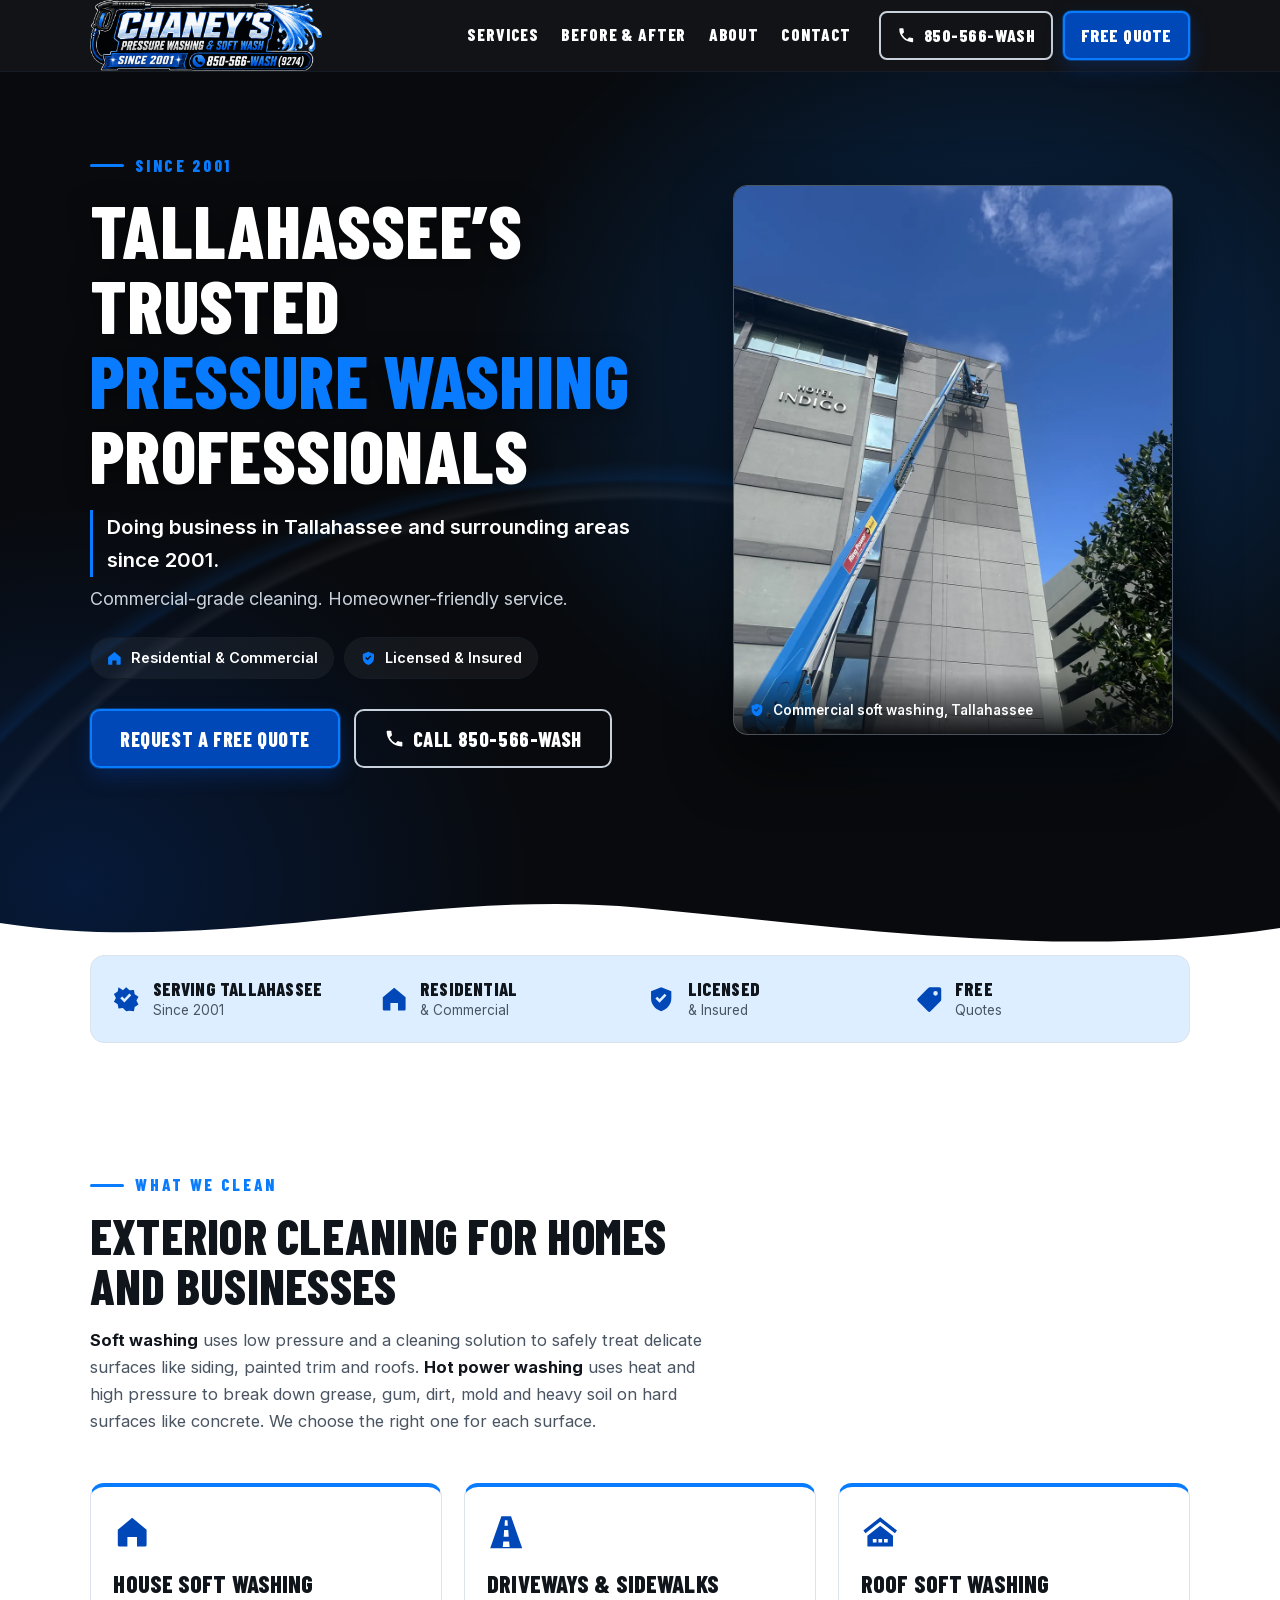
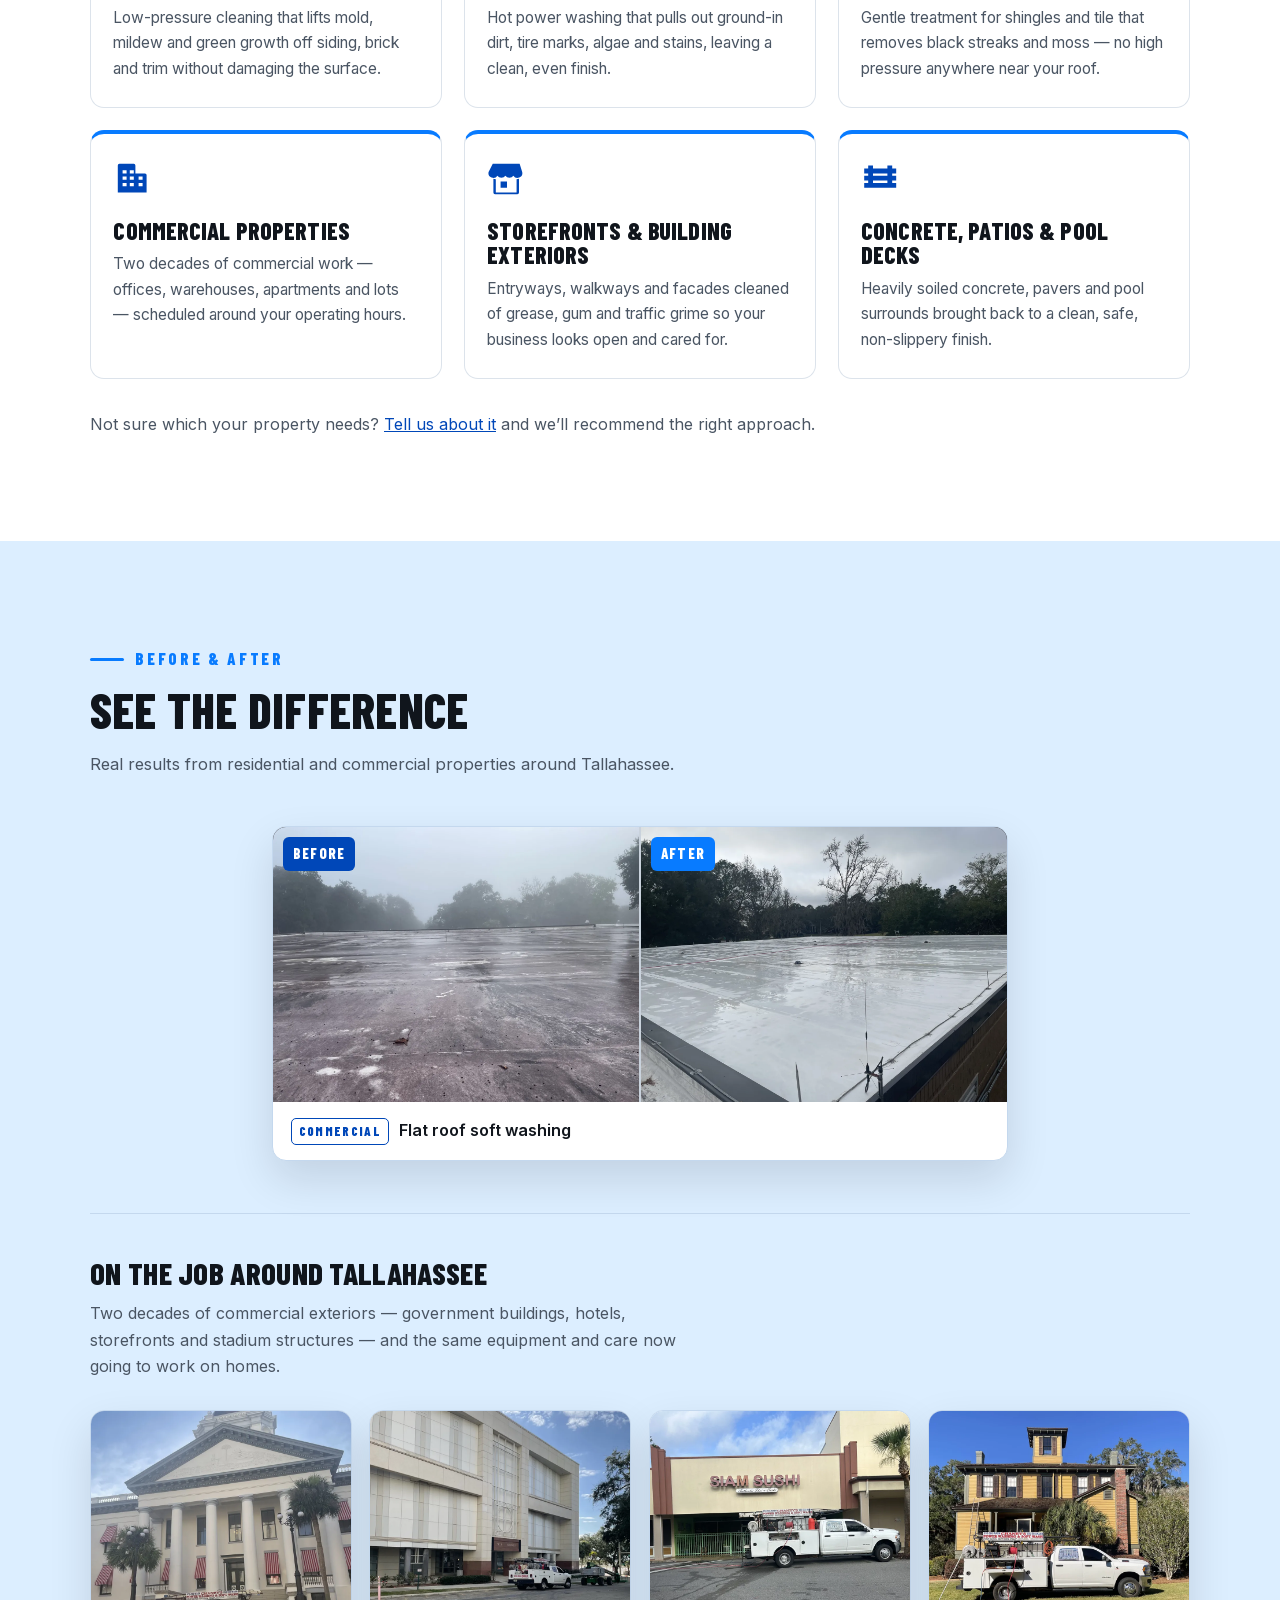
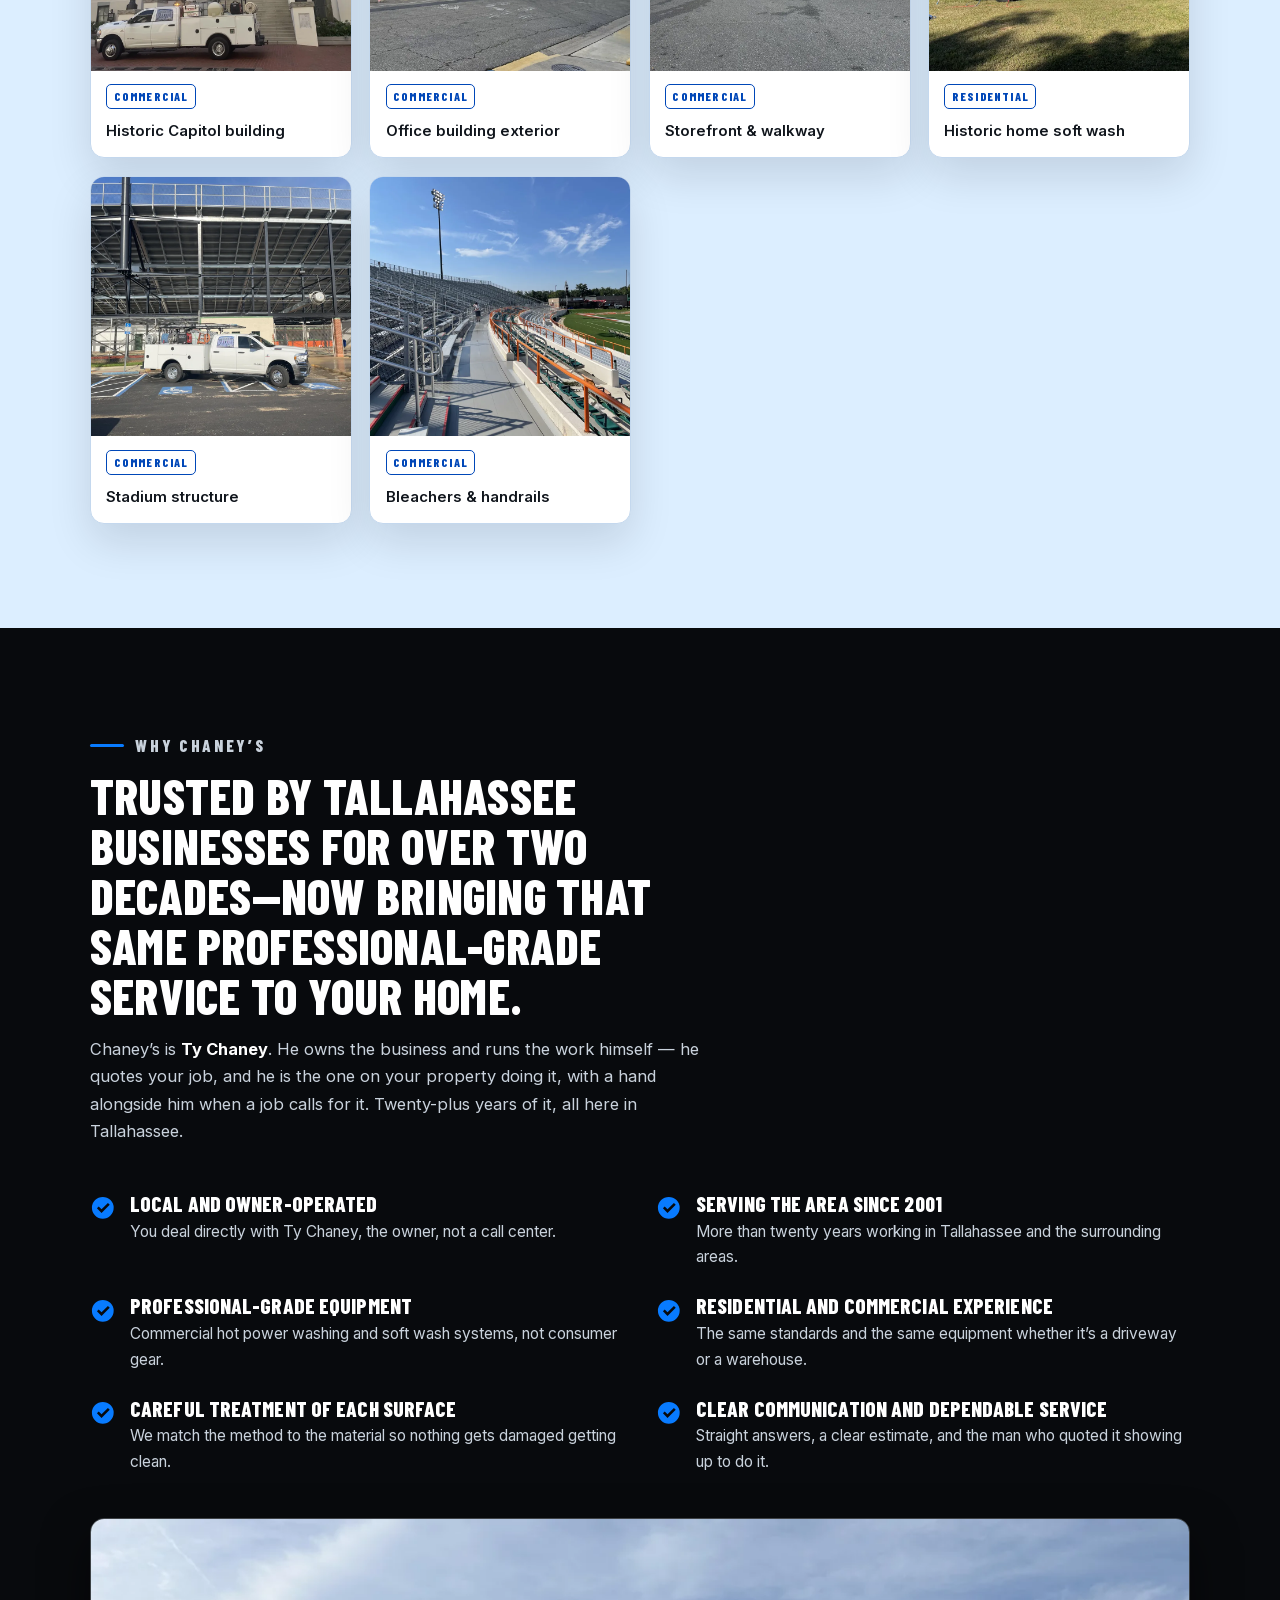
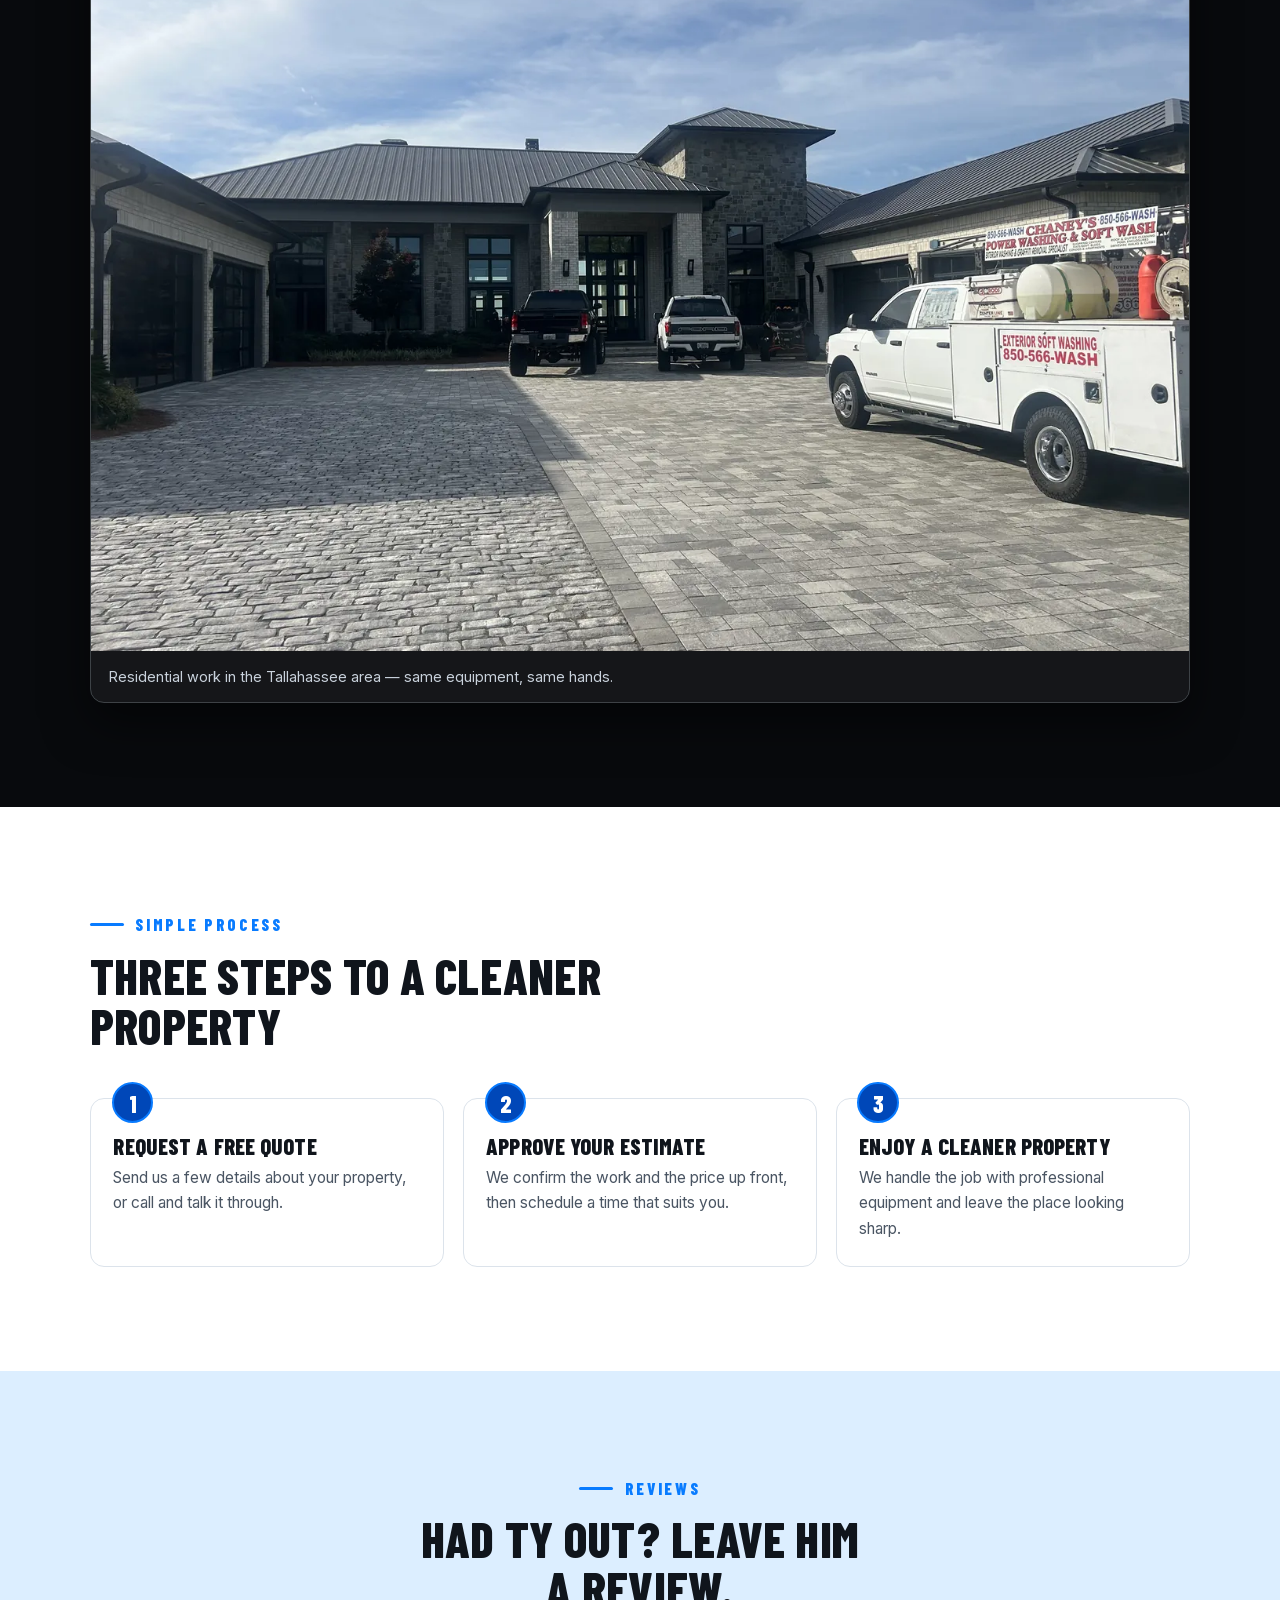
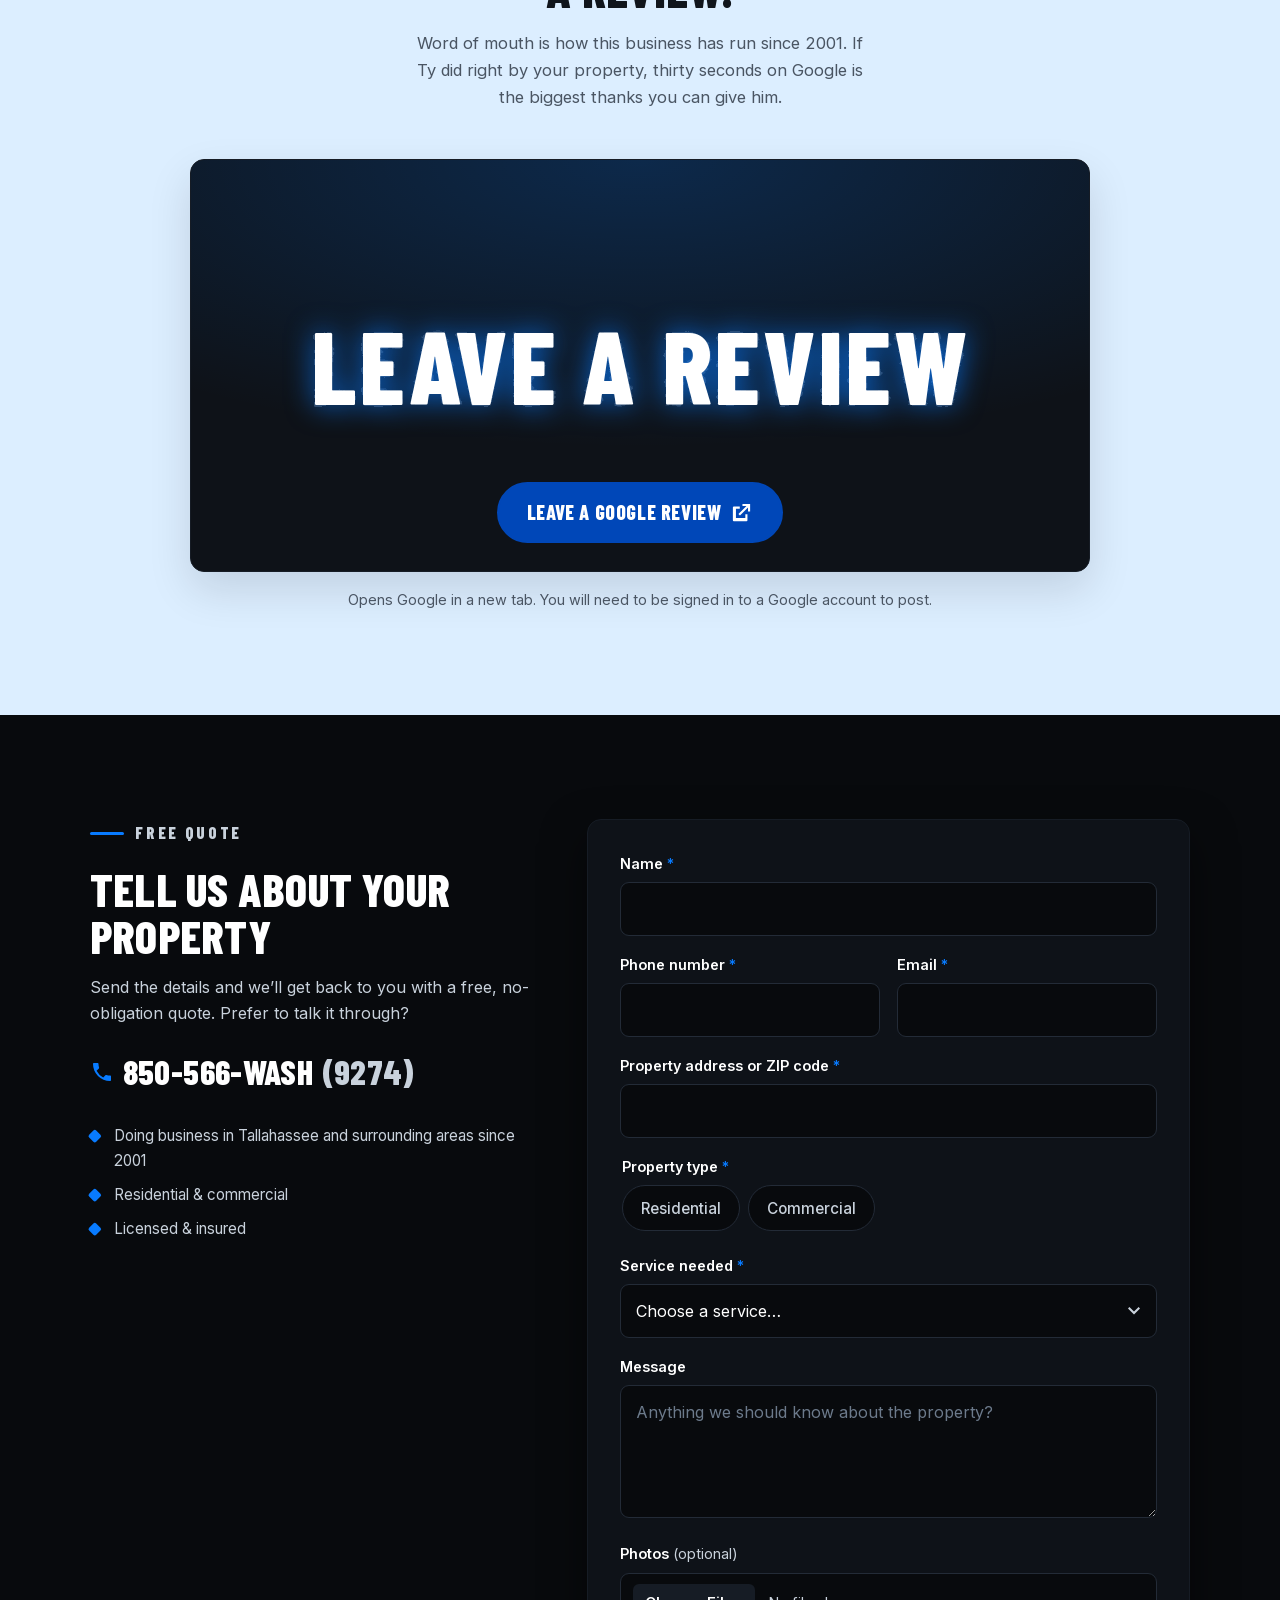
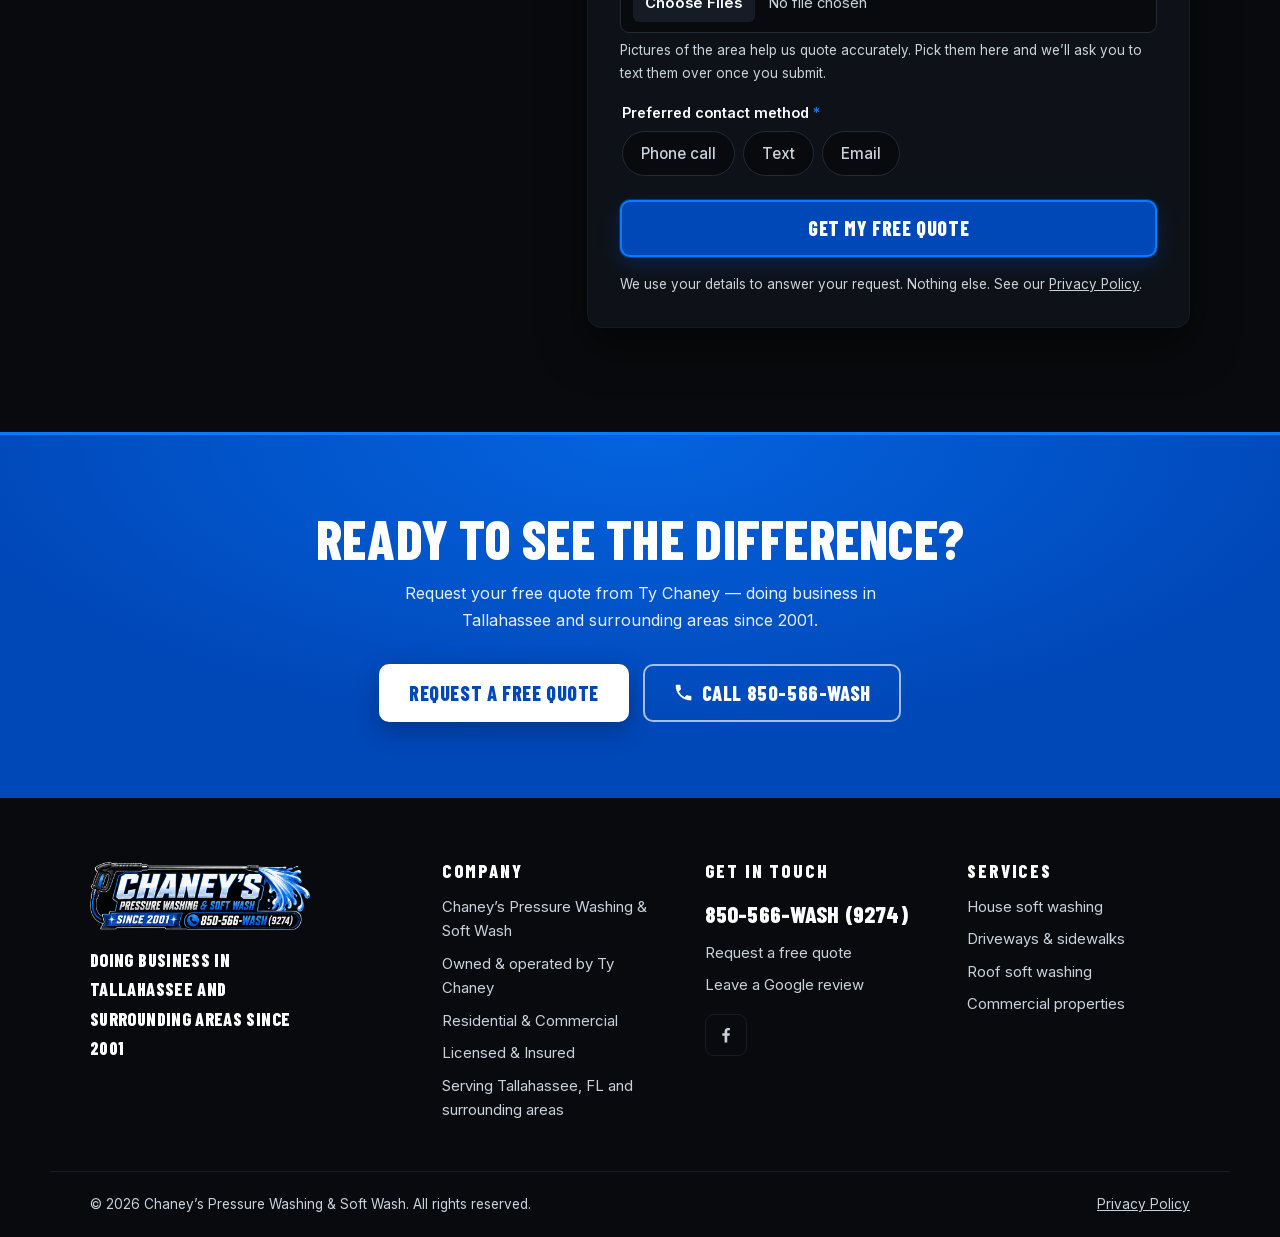
==== index.html @ 6fe21e0e "Name Ty as the owner, and ask for reviews The site described a company with unnamed staff — "the sam" ====
<!doctype html>
<html lang="en">
<head>
<meta charset="utf-8">
<meta name="viewport" content="width=device-width, initial-scale=1">

<!-- =========================================================================
     LIVE at chaneyspressurewashing.com since 2026-07-29, and indexed by Google.
     Nothing here is a placeholder any more. What is still outstanding — real
     before/after pairs, real reviews, the Google profile link — is tracked on
     the Monday board, and each spot is commented in place with instructions.
     ========================================================================= -->

<title>Pressure Washing Tallahassee FL | Chaney's Pressure Washing &amp; Soft Wash</title>
<meta name="description" content="Owner-operated pressure washing and soft washing in Tallahassee, FL. Ty Chaney has been cleaning homes and businesses here since 2001. Residential &amp; commercial. Licensed &amp; insured. Free quotes — call 850-566-WASH.">
<meta name="theme-color" content="#080A0D">

<!-- Indexing turned ON 2026-07-29, once every placeholder was off the page.
     If placeholder content ever goes back up, hide it from search FIRST: add a
     robots meta tag here set to noindex plus nofollow, and put the Disallow line
     back in robots.txt. Google caches what it sees, and that is slow to undo.
     (Written out in words on purpose - a literal tag in this comment would show
     up in every automated indexing check and read as a false failure.) -->

<!-- Live domain. If it ever changes, update it here, in the structured data at the
     bottom of this file, in sitemap.xml and in robots.txt. -->
<link rel="canonical" href="https://chaneyspressurewashing.com/">
<meta property="og:type" content="website">
<meta property="og:site_name" content="Chaney's Pressure Washing &amp; Soft Wash">
<meta property="og:title" content="Pressure Washing Tallahassee FL | Chaney's Pressure Washing &amp; Soft Wash">
<meta property="og:description" content="Ty Chaney has been soft washing and pressure washing in Tallahassee and surrounding areas since 2001. You deal with the owner, not a call center. Residential &amp; commercial. Licensed &amp; insured. Free quotes.">
<meta property="og:url" content="https://chaneyspressurewashing.com/">
<!-- LINK PREVIEW IMAGE
     This is what shows in a text message, on Facebook, in a DM. It is seen at
     thumbnail size, so it has to say who this is in one glance — hence the logo
     lockup burnt in, which already carries the name, "Since 2001" and the phone.
     If you replace it, USE A NEW FILENAME. Social platforms cache these hard and
     will keep serving the old picture from the same URL for weeks. -->
<meta property="og:image" content="https://chaneyspressurewashing.com/assets/img/work/og-card.jpg">
<meta property="og:image:width" content="1200">
<meta property="og:image:height" content="630">
<meta property="og:image:alt" content="A Chaney's Pressure Washing service truck parked on the paver driveway of a large brick home, with the Chaney's Pressure Washing &amp; Soft Wash logo, Since 2001, and the phone number 850-566-WASH.">
<meta name="twitter:card" content="summary_large_image">

<link rel="icon" href="assets/img/favicon-32.png" sizes="32x32">
<link rel="icon" href="assets/img/icon-512.png" sizes="512x512">
<link rel="apple-touch-icon" href="assets/img/apple-touch-icon.png">

<link rel="preload" href="assets/fonts/barlow-condensed-800-latin.woff2" as="font" type="font/woff2" crossorigin>
<link rel="preload" href="assets/fonts/inter-var-latin.woff2" as="font" type="font/woff2" crossorigin>
<!-- ?v= is a cache buster. Assets are cached hard for speed, so after editing
     styles.css or main.js, bump this number here and in privacy.html — otherwise
     returning visitors keep running the old file. -->
<link rel="stylesheet" href="assets/css/styles.css?v=4">
</head>

<body>
<a class="skip-link" href="#main">Skip to main content</a>

<!-- ============================== HEADER ============================== -->
<header class="site-header" id="siteHeader">
  <div class="wrap header-inner">
    <a class="brand" href="#top" aria-label="Chaney's Pressure Washing and Soft Wash — home">
      <img src="assets/img/logo-horizontal.png" alt="Chaney's Pressure Washing &amp; Soft Wash — since 2001" width="760" height="233" fetchpriority="high">
    </a>

    <nav class="nav" id="nav" aria-label="Main">
      <ul class="nav-list">
        <li><a href="#services">Services</a></li>
        <li><a href="#gallery">Before &amp; After</a></li>
        <li><a href="#about">About</a></li>
        <!-- Reviews link removed 2026-07-29 with the Reviews section. Restore
             both together, or this scrolls to nothing. -->
        <!-- <li><a href="#reviews">Reviews</a></li> -->
        <li><a href="#contact">Contact</a></li>
      </ul>
      <div class="nav-cta">
        <a class="btn btn-ghost btn-sm nav-call" href="tel:+18505669274">
          <svg class="ico" aria-hidden="true" viewBox="0 0 24 24"><use href="#i-phone"/></svg>
          850-566-WASH
        </a>
        <a class="btn btn-primary btn-sm" href="#contact">Free Quote</a>
      </div>
    </nav>

    <a class="icon-btn header-call" href="tel:+18505669274" aria-label="Call Chaney's at 850-566-WASH">
      <svg class="ico" aria-hidden="true" viewBox="0 0 24 24"><use href="#i-phone"/></svg>
    </a>
    <button class="icon-btn nav-toggle" id="navToggle" aria-expanded="false" aria-controls="nav" aria-label="Open menu">
      <span class="bars" aria-hidden="true"></span>
    </button>
  </div>
</header>
<div class="nav-scrim" id="navScrim" hidden></div>

<main id="main">
<span id="top"></span>

<!-- ============================== HERO ============================== -->
<section class="hero">
  <div class="hero-bg" aria-hidden="true"></div>
  <div class="wrap hero-inner">

    <div class="hero-copy">
      <p class="eyebrow"><span class="eyebrow-rule" aria-hidden="true"></span>Since 2001</p>

      <h1>Tallahassee&rsquo;s Trusted<br><span class="hl">Pressure Washing</span> Professionals</h1>

      <p class="hero-lead">Doing business in Tallahassee and surrounding areas since 2001.</p>
      <p class="hero-sub">Commercial-grade cleaning. Homeowner-friendly service.</p>

      <ul class="pill-row">
        <li class="pill"><svg class="ico" aria-hidden="true" viewBox="0 0 24 24"><use href="#i-home"/></svg>Residential &amp; Commercial</li>
        <li class="pill"><svg class="ico" aria-hidden="true" viewBox="0 0 24 24"><use href="#i-shield"/></svg>Licensed &amp; Insured</li>
      </ul>

      <div class="btn-row">
        <a class="btn btn-primary btn-lg" href="#contact">Request a Free Quote</a>
        <a class="btn btn-ghost btn-lg" href="tel:+18505669274">
          <svg class="ico" aria-hidden="true" viewBox="0 0 24 24"><use href="#i-phone"/></svg>
          Call 850-566-WASH
        </a>
      </div>
    </div>

    <!-- HERO VISUAL — real job photo: soft washing a multi-storey exterior
         from a boom lift. To swap it, replace assets/img/work/hero-action.*
         (both .webp and .jpg) at 4:5 portrait; nothing else needs to move. -->
    <div class="hero-visual">
      <figure class="hero-shot">
        <picture>
          <source srcset="assets/img/work/hero-action.webp" type="image/webp">
          <img src="assets/img/work/hero-action.jpg"
               alt="Soft washing the upper floors of a multi-storey commercial building from an extended boom lift, spray visible against a clear blue sky."
               width="1000" height="1250" fetchpriority="high" decoding="async">
        </picture>
        <figcaption class="hero-shot-cap">
          <svg class="ico" aria-hidden="true" viewBox="0 0 24 24"><use href="#i-shield"/></svg>
          Commercial soft washing, Tallahassee
        </figcaption>
      </figure>
    </div>
  </div>

  <svg class="wave" viewBox="0 0 1440 90" preserveAspectRatio="none" aria-hidden="true" focusable="false">
    <path d="M0,52 C240,92 480,10 720,34 C960,58 1200,96 1440,58 L1440,90 L0,90 Z"/>
  </svg>
</section>

<!-- ============================== TRUST BAR ============================== -->
<section class="trustbar" aria-label="Why homeowners and businesses choose Chaney's">
  <div class="wrap">
    <ul class="trust-grid">
      <li><svg class="ico" aria-hidden="true" viewBox="0 0 24 24"><use href="#i-badge"/></svg><span><strong>Serving Tallahassee</strong>Since 2001</span></li>
      <li><svg class="ico" aria-hidden="true" viewBox="0 0 24 24"><use href="#i-home"/></svg><span><strong>Residential</strong>&amp; Commercial</span></li>
      <li><svg class="ico" aria-hidden="true" viewBox="0 0 24 24"><use href="#i-shield"/></svg><span><strong>Licensed</strong>&amp; Insured</span></li>
      <li><svg class="ico" aria-hidden="true" viewBox="0 0 24 24"><use href="#i-tag"/></svg><span><strong>Free</strong>Quotes</span></li>
    </ul>
  </div>
</section>

<!-- ============================== SERVICES ============================== -->
<section class="section" id="services">
  <div class="wrap">
    <header class="section-head">
      <p class="eyebrow"><span class="eyebrow-rule" aria-hidden="true"></span>What we clean</p>
      <h2>Exterior cleaning for homes and businesses</h2>
      <p class="section-intro">
        <strong>Soft washing</strong> uses low pressure and a cleaning solution to safely treat delicate
        surfaces like siding, painted trim and roofs. <strong>Hot power washing</strong> uses heat and high
        pressure to break down grease, gum, dirt, mold and heavy soil on hard surfaces like concrete.
        We choose the right one for each surface.
      </p>
    </header>

    <!-- To edit a service: change the h3 and the paragraph.
         To add one: copy a whole <li class="card"> block. -->
    <ul class="card-grid">
      <li class="card">
        <svg class="card-ico" aria-hidden="true" viewBox="0 0 24 24"><use href="#i-home"/></svg>
        <h3>House Soft Washing</h3>
        <p>Low-pressure cleaning that lifts mold, mildew and green growth off siding, brick and trim without damaging the surface.</p>
      </li>
      <li class="card">
        <svg class="card-ico" aria-hidden="true" viewBox="0 0 24 24"><use href="#i-path"/></svg>
        <h3>Driveways &amp; Sidewalks</h3>
        <p>Hot power washing that pulls out ground-in dirt, tire marks, algae and stains, leaving a clean, even finish.</p>
      </li>
      <li class="card">
        <svg class="card-ico" aria-hidden="true" viewBox="0 0 24 24"><use href="#i-roof"/></svg>
        <h3>Roof Soft Washing</h3>
        <p>Gentle treatment for shingles and tile that removes black streaks and moss — no high pressure anywhere near your roof.</p>
      </li>
      <li class="card">
        <svg class="card-ico" aria-hidden="true" viewBox="0 0 24 24"><use href="#i-building"/></svg>
        <h3>Commercial Properties</h3>
        <p>Two decades of commercial work — offices, warehouses, apartments and lots — scheduled around your operating hours.</p>
      </li>
      <li class="card">
        <svg class="card-ico" aria-hidden="true" viewBox="0 0 24 24"><use href="#i-store"/></svg>
        <h3>Storefronts &amp; Building Exteriors</h3>
        <p>Entryways, walkways and facades cleaned of grease, gum and traffic grime so your business looks open and cared for.</p>
      </li>
      <li class="card">
        <svg class="card-ico" aria-hidden="true" viewBox="0 0 24 24"><use href="#i-deck"/></svg>
        <h3>Concrete, Patios &amp; Pool Decks</h3>
        <p>Heavily soiled concrete, pavers and pool surrounds brought back to a clean, safe, non-slippery finish.</p>
      </li>
    </ul>

    <p class="section-foot">
      Not sure which your property needs? <a href="#contact">Tell us about it</a> and we&rsquo;ll recommend the right approach.
    </p>
  </div>
</section>

<!-- ============================== BEFORE &amp; AFTER ============================== -->
<section class="section section-ice" id="gallery">
  <div class="wrap">
    <header class="section-head">
      <p class="eyebrow"><span class="eyebrow-rule" aria-hidden="true"></span>Before &amp; After</p>
      <h2>See the difference</h2>
      <p class="section-intro">Real results from residential and commercial properties around Tallahassee.</p>
    </header>

    <!-- ADDING YOUR PHOTOS
         Each tile below points at a file in assets/img/gallery/.
         Save your photo over the matching file, keeping the same name, and it
         appears here automatically — no code changes needed.
         Full instructions (including adding more projects) are in README.md. -->
    <div class="gallery">

      <!-- Real project. Photos supplied by Chaney's; same roof, same day. -->
      <figure class="ba-card">
        <div class="ba-pair">
          <div class="ba-shot">
            <picture>
              <source srcset="assets/img/work/roof-before.webp" type="image/webp">
              <img src="assets/img/work/roof-before.jpg" alt="Before: a large commercial flat roof membrane darkened by algae, dirt and organic staining." width="1400" height="1050" loading="lazy" decoding="async">
            </picture>
            <span class="ba-tag ba-before">Before</span>
          </div>
          <div class="ba-shot">
            <picture>
              <source srcset="assets/img/work/roof-after.webp" type="image/webp">
              <img src="assets/img/work/roof-after.jpg" alt="After: the same commercial flat roof cleaned back to a bright white membrane." width="1400" height="1050" loading="lazy" decoding="async">
            </picture>
            <span class="ba-tag ba-after">After</span>
          </div>
        </div>
        <figcaption><span class="ba-type">Commercial</span>Flat roof soft washing</figcaption>
      </figure>

      <!-- ============================ THREE MORE TILES ============================
           Hidden 2026-07-29 so the live site shows only real work. The site is now
           indexed by Google, so a tile reading "photo needed" would be cached
           against Chaney's name.

           TO ADD A PROJECT: drop the two photos into assets/img/gallery/ using the
           exact filenames below, then un-comment that one figure block. Nothing
           else to change. Add tiles one at a time as pairs arrive — each only
           needs its own two files.

             Tile 2  project-2-before.jpg  project-2-after.jpg   Residential — driveway & sidewalk
             Tile 3  project-3-before.jpg  project-3-after.jpg   Commercial — storefront exterior
             Tile 4  project-4-before.jpg  project-4-after.jpg   Commercial — concrete & pavement

           A matched pair works best: same spot, same angle, one dirty and one clean.
           ========================================================================= -->

      <!--
      <figure class="ba-card">
        <div class="ba-pair">
          <div class="ba-shot">
            <img src="assets/img/gallery/project-2-before.jpg" alt="Before: a residential driveway and sidewalk darkened by dirt and organic growth." width="1200" height="900" loading="lazy" decoding="async">
            <span class="ba-tag ba-before">Before</span>
          </div>
          <div class="ba-shot">
            <img src="assets/img/gallery/project-2-after.jpg" alt="After: the same driveway and sidewalk cleaned back to bare concrete." width="1200" height="900" loading="lazy" decoding="async">
            <span class="ba-tag ba-after">After</span>
          </div>
        </div>
        <figcaption><span class="ba-type">Residential</span>Driveway &amp; sidewalk</figcaption>
      </figure>

      <figure class="ba-card">
        <div class="ba-pair">
          <div class="ba-shot">
            <img src="assets/img/gallery/project-3-before.jpg" alt="Before: a storefront exterior with dirt and staining across the facade." width="1200" height="900" loading="lazy" decoding="async">
            <span class="ba-tag ba-before">Before</span>
          </div>
          <div class="ba-shot">
            <img src="assets/img/gallery/project-3-after.jpg" alt="After: the same storefront exterior cleaned." width="1200" height="900" loading="lazy" decoding="async">
            <span class="ba-tag ba-after">After</span>
          </div>
        </div>
        <figcaption><span class="ba-type">Commercial</span>Storefront exterior</figcaption>
      </figure>

      <figure class="ba-card">
        <div class="ba-pair">
          <div class="ba-shot">
            <img src="assets/img/gallery/project-4-before.jpg" alt="Before: commercial concrete and pavement marked with dirt, grease and staining." width="1200" height="900" loading="lazy" decoding="async">
            <span class="ba-tag ba-before">Before</span>
          </div>
          <div class="ba-shot">
            <img src="assets/img/gallery/project-4-after.jpg" alt="After: the same concrete and pavement cleaned to an even finish." width="1200" height="900" loading="lazy" decoding="async">
            <span class="ba-tag ba-after">After</span>
          </div>
        </div>
        <figcaption><span class="ba-type">Commercial</span>Concrete &amp; pavement</figcaption>
      </figure>
      -->

    </div>

    <!-- RECENT WORK
         Single job photos, no before/after claim. Captions describe the surface
         and the work only — they deliberately do not name the businesses or
         buildings shown. Add a tile by copying one <figure> and dropping a
         square (1:1) image into assets/img/work/. -->
    <div class="recent">
      <h3 class="recent-head">On the job around Tallahassee</h3>
      <p class="recent-intro">
        Two decades of commercial exteriors &mdash; government buildings, hotels, storefronts
        and stadium structures &mdash; and the same equipment and care now going to work on homes.
      </p>

      <ul class="recent-grid">
        <li class="recent-item">
          <figure>
            <picture>
              <source srcset="assets/img/work/state-capitol.webp" type="image/webp">
              <img src="assets/img/work/state-capitol.jpg" alt="A Chaney's service truck staged at the columned portico of Tallahassee's Historic Capitol building, striped awnings and palm trees framing the entrance." width="900" height="900" loading="lazy" decoding="async">
            </picture>
            <figcaption><span class="recent-type">Commercial</span>Historic Capitol building</figcaption>
          </figure>
        </li>
        <li class="recent-item">
          <figure>
            <picture>
              <source srcset="assets/img/work/commercial-office.webp" type="image/webp">
              <img src="assets/img/work/commercial-office.jpg" alt="A Chaney's truck and a lift staged outside a multi-storey stone-clad office building." width="900" height="900" loading="lazy" decoding="async">
            </picture>
            <figcaption><span class="recent-type">Commercial</span>Office building exterior</figcaption>
          </figure>
        </li>
        <li class="recent-item">
          <figure>
            <picture>
              <source srcset="assets/img/work/storefront.webp" type="image/webp">
              <img src="assets/img/work/storefront.jpg" alt="Hoses run from a Chaney's truck across freshly washed pavement in front of a shopping centre storefront." width="900" height="900" loading="lazy" decoding="async">
            </picture>
            <figcaption><span class="recent-type">Commercial</span>Storefront &amp; walkway</figcaption>
          </figure>
        </li>
        <li class="recent-item">
          <figure>
            <picture>
              <source srcset="assets/img/work/historic-residence.webp" type="image/webp">
              <img src="assets/img/work/historic-residence.jpg" alt="A Chaney's truck and ladder set up beside a two-storey historic timber house with painted siding and shutters." width="900" height="900" loading="lazy" decoding="async">
            </picture>
            <figcaption><span class="recent-type">Residential</span>Historic home soft wash</figcaption>
          </figure>
        </li>
        <li class="recent-item">
          <figure>
            <picture>
              <source srcset="assets/img/work/stadium-structure.webp" type="image/webp">
              <img src="assets/img/work/stadium-structure.jpg" alt="Washing beneath an exposed steel stadium grandstand structure, water running across the parking surface." width="900" height="900" loading="lazy" decoding="async">
            </picture>
            <figcaption><span class="recent-type">Commercial</span>Stadium structure</figcaption>
          </figure>
        </li>
        <li class="recent-item">
          <figure>
            <picture>
              <source srcset="assets/img/work/stadium-seating.webp" type="image/webp">
              <img src="assets/img/work/stadium-seating.jpg" alt="Clean aluminium stadium bleachers and painted handrails curving alongside a sports field." width="900" height="900" loading="lazy" decoding="async">
            </picture>
            <figcaption><span class="recent-type">Commercial</span>Bleachers &amp; handrails</figcaption>
          </figure>
        </li>
      </ul>
    </div>
  </div>
</section>

<!-- ============================== WHY CHOOSE ============================== -->
<section class="section section-dark" id="about">
  <div class="wrap">
    <header class="section-head">
      <p class="eyebrow"><span class="eyebrow-rule" aria-hidden="true"></span>Why Chaney&rsquo;s</p>
      <h2>Trusted by Tallahassee businesses for over two decades&mdash;now bringing that same professional-grade service to your home.</h2>
      <p class="section-intro">Chaney&rsquo;s is <strong>Ty Chaney</strong>. He owns the business and runs the work himself &mdash; he quotes your job, and he is the one on your property doing it, with a hand alongside him when a job calls for it. Twenty-plus years of it, all here in Tallahassee.</p>
    </header>

    <ul class="why-grid">
      <li><svg class="ico" aria-hidden="true" viewBox="0 0 24 24"><use href="#i-check"/></svg><div><h3>Local and owner-operated</h3><p>You deal directly with Ty Chaney, the owner, not a call center.</p></div></li>
      <li><svg class="ico" aria-hidden="true" viewBox="0 0 24 24"><use href="#i-check"/></svg><div><h3>Serving the area since 2001</h3><p>More than twenty years working in Tallahassee and the surrounding areas.</p></div></li>
      <li><svg class="ico" aria-hidden="true" viewBox="0 0 24 24"><use href="#i-check"/></svg><div><h3>Professional-grade equipment</h3><p>Commercial hot power washing and soft wash systems, not consumer gear.</p></div></li>
      <li><svg class="ico" aria-hidden="true" viewBox="0 0 24 24"><use href="#i-check"/></svg><div><h3>Residential and commercial experience</h3><p>The same standards and the same equipment whether it&rsquo;s a driveway or a warehouse.</p></div></li>
      <li><svg class="ico" aria-hidden="true" viewBox="0 0 24 24"><use href="#i-check"/></svg><div><h3>Careful treatment of each surface</h3><p>We match the method to the material so nothing gets damaged getting clean.</p></div></li>
      <li><svg class="ico" aria-hidden="true" viewBox="0 0 24 24"><use href="#i-check"/></svg><div><h3>Clear communication and dependable service</h3><p>Straight answers, a clear estimate, and the man who quoted it showing up to do it.</p></div></li>
    </ul>

    <figure class="why-shot">
      <picture>
        <source srcset="assets/img/work/residential-home.webp" type="image/webp">
        <img src="assets/img/work/residential-home.jpg"
             alt="A Chaney's service truck on the paver driveway of a large single-storey brick home with a standing-seam metal roof."
             width="1400" height="933" loading="lazy" decoding="async">
      </picture>
      <figcaption>Residential work in the Tallahassee area &mdash; same equipment, same hands.</figcaption>
    </figure>
  </div>
</section>

<!-- ============================== PROCESS ============================== -->
<section class="section" id="process">
  <div class="wrap">
    <header class="section-head">
      <p class="eyebrow"><span class="eyebrow-rule" aria-hidden="true"></span>Simple process</p>
      <h2>Three steps to a cleaner property</h2>
    </header>

    <ol class="steps">
      <li class="step">
        <span class="step-num" aria-hidden="true">1</span>
        <h3>Request a free quote</h3>
        <p>Send us a few details about your property, or call and talk it through.</p>
      </li>
      <li class="step">
        <span class="step-num" aria-hidden="true">2</span>
        <h3>Approve your estimate</h3>
        <p>We confirm the work and the price up front, then schedule a time that suits you.</p>
      </li>
      <li class="step">
        <span class="step-num" aria-hidden="true">3</span>
        <h3>Enjoy a cleaner property</h3>
        <p>We handle the job with professional equipment and leave the place looking sharp.</p>
      </li>
    </ol>
  </div>
</section>

<!-- ============================== REVIEWS ==============================
     REMOVED FROM THE LIVE PAGE 2026-07-29.

     Every card here was a placeholder and the Google Reviews button had no
     profile to point at, so the whole section said nothing. The site is now
     indexed by Google, and placeholder text gets cached against Chaney's name,
     so it is taken out of the source rather than merely hidden.

     The nav link to this section is commented out too. If you restore this
     section, restore that link as well or the two will fall out of step.

     TO BRING IT BACK once there are real, published reviews: paste the block
     below in place of this comment, duplicate the review list item once per
     review, and use the customer's own words with their first name and last
     initial. Never write a review yourself.

     For the "Read Our Google Reviews" button, add this inside the wrap div,
     with the real profile URL in the href:
       div class="center" containing an a.btn.btn-primary.btn-lg
       linking to the Google reviews page, target="_blank" rel="noopener"

     ====================== BLOCK TO RESTORE ======================
     section.section.section-ice id="reviews"
       div.wrap
         header.section-head
           p.eyebrow  span.eyebrow-rule  then the word Reviews
           h2  What Tallahassee says
         ul.review-grid
           li.review
             svg.quote-mark using #i-quote
             p.review-text   the customer's own words
             p.review-meta   First name, last initial
     ============================================================== -->

<!-- ============================== LEAVE A REVIEW ==============================
     The artwork is a pressure washer sweeping the words LEAVE A REVIEW clean of
     grime. Two copies of the same text sit on top of each other — a dirty one and
     a clean one — and the clean one is revealed through a mask that slides across.

     The link goes straight to Google's WRITE-a-review screen, not to the profile
     page. Do not relabel this "Read our reviews"; it drops the customer into a
     review form, and a mismatched label loses them.

     The place ID in the URL is what ties it to Chaney's Google listing. If the
     listing is ever recreated, that ID changes and this link must be updated.

     NO STAR RATINGS anywhere in here, deliberately. Stars on the page read as a
     claimed rating, which Google penalises when it isn't backed by a real one.

     Degrades safely: with JavaScript off the word is simply shown clean and the
     link still works. main.js is what arms the dirty state and runs the wash.
     ========================================================================= -->
<section class="section section-ice" id="leave-review">
  <div class="wrap">
    <header class="section-head wash-head">
      <p class="eyebrow"><span class="eyebrow-rule" aria-hidden="true"></span>Reviews</p>
      <h2>Had Ty out? Leave him a review.</h2>
      <p class="section-intro">Word of mouth is how this business has run since 2001. If Ty did right by
        your property, thirty seconds on Google is the biggest thanks you can give him.</p>
    </header>

    <a class="wash-card" href="https://search.google.com/local/writereview?placeid=ChIJ03ljkkPl7IgRjE0BMG9oFt4"
       target="_blank" rel="noopener"
       aria-label="Leave a Google review for Chaney's Pressure Washing — opens Google in a new tab">

      <svg class="wash-art" viewBox="0 0 960 330" aria-hidden="true" focusable="false" xmlns="http://www.w3.org/2000/svg">
        <defs>
          <!-- The word, written once and used three times over. -->
          <text id="washWord" x="480" y="252" text-anchor="middle">LEAVE A REVIEW</text>

          <!-- The wash front. White = cleaned, black = still dirty, and the fade
               between them is the wet edge chasing the nozzle. -->
          <linearGradient id="washEdge" x1="0" y1="0" x2="1" y2="0">
            <stop offset="0" stop-color="#fff"/>
            <stop offset=".95" stop-color="#fff"/>
            <stop offset="1" stop-color="#000"/>
          </linearGradient>
          <!-- Deliberately far wider than the artwork. The rect has to still be
               covering x=0 when its leading edge has run past x=960, or the
               trailing edge follows the wash across and re-dirties the start. -->
          <mask id="washMask">
            <rect class="wash-mask-rect" x="-2200" y="0" width="2200" height="330" fill="url(#washEdge)"/>
          </mask>

          <!-- Roughens the edges of the dirty copy so it reads as grime eating
               into the letters, rather than as grey type. -->
          <filter id="washGrime" x="-8%" y="-25%" width="116%" height="155%">
            <feTurbulence type="fractalNoise" baseFrequency="0.035 0.1" numOctaves="4" seed="11" result="n"/>
            <feDisplacementMap in="SourceGraphic" in2="n" scale="10" xChannelSelector="R" yChannelSelector="G"/>
          </filter>

          <linearGradient id="washSpray" x1="0" y1="0" x2="1" y2="0">
            <stop offset="0" stop-color="#DCEEFF" stop-opacity=".9"/>
            <stop offset="1" stop-color="#087BFF" stop-opacity="0"/>
          </linearGradient>
        </defs>

        <use href="#washWord" class="wash-dirty" filter="url(#washGrime)"/>

        <g mask="url(#washMask)">
          <use href="#washWord" class="wash-clean"/>
        </g>

        <!-- The wand. Outer group is what slides; the inner one just aims it. -->
        <g class="wash-wand">
          <g transform="translate(0,150) rotate(50)">
            <g class="wash-spray" fill="#DCEEFF">
              <path d="M8,-5 L152,-52 L166,0 L152,52 L8,5 Z" fill="url(#washSpray)" opacity=".45"/>
              <path d="M8,-4 L118,-26 L128,0 L118,26 L8,4 Z" fill="url(#washSpray)" opacity=".8"/>
              <circle cx="64" cy="-17" r="3"/>
              <circle cx="96" cy="13" r="2.4"/>
              <circle cx="128" cy="-9" r="2.6"/>
              <circle cx="112" cy="30" r="2"/>
              <circle cx="146" cy="22" r="2.2"/>
              <circle cx="150" cy="-34" r="1.8"/>
            </g>
            <path d="M-96,0 L-8,0" stroke="#9AA7B6" stroke-width="9" stroke-linecap="round"/>
            <path d="M-94,-2.6 L-16,-2.6" stroke="#E9F2FB" stroke-width="2.4" stroke-linecap="round" opacity=".85"/>
            <rect x="-20" y="-7" width="22" height="14" rx="3.5" fill="#11161D"/>
            <rect x="0" y="-5" width="9" height="10" rx="2.5" fill="#087BFF"/>
            <rect x="-152" y="-12" width="60" height="24" rx="8" fill="#11161D"/>
            <rect x="-146" y="-8" width="34" height="5" rx="2.5" fill="#2A3340"/>
            <path d="M-140,10 h17 l9,34 -19,3 Z" fill="#11161D"/>
            <path d="M-122,11 q14,13 4,24" stroke="#11161D" stroke-width="5" fill="none" stroke-linecap="round"/>
            <path d="M-152,3 C-176,7 -180,24 -200,28" stroke="#11161D" stroke-width="8" fill="none" stroke-linecap="round"/>
          </g>
        </g>
      </svg>

      <span class="wash-btn">
        Leave a Google Review
        <svg class="ico" aria-hidden="true" viewBox="0 0 24 24"><use href="#i-external"/></svg>
      </span>
    </a>

    <p class="wash-note">Opens Google in a new tab. You will need to be signed in to a Google account to post.</p>
  </div>
</section>

<!-- ============================== QUOTE FORM ============================== -->
<section class="section section-dark" id="contact">
  <div class="wrap quote-wrap">

    <div class="quote-intro">
      <p class="eyebrow"><span class="eyebrow-rule" aria-hidden="true"></span>Free quote</p>
      <h2>Tell us about your property</h2>
      <p>Send the details and we&rsquo;ll get back to you with a free, no-obligation quote. Prefer to talk it through?</p>
      <a class="phone-link" href="tel:+18505669274">
        <svg class="ico" aria-hidden="true" viewBox="0 0 24 24"><use href="#i-phone"/></svg>
        850-566-WASH <span>(9274)</span>
      </a>
      <ul class="quote-facts">
        <li>Doing business in Tallahassee and surrounding areas since 2001</li>
        <li>Residential &amp; commercial</li>
        <li>Licensed &amp; insured</li>
      </ul>
    </div>

    <!-- FORM DESTINATION
         action="" is the only line that decides where submissions go.
         README.md → "The quote form" walks through it.
         The page works with any endpoint that accepts a normal multipart POST. -->
    <form class="quote-form" id="quoteForm" method="POST"
          action="https://formspree.io/f/mjgnppop"
          enctype="multipart/form-data" novalidate>

      <!-- spam trap: hidden from people, tempting to bots -->
      <div class="hp" aria-hidden="true">
        <label for="company">Company (leave this field empty)</label>
        <input type="text" id="company" name="_gotcha" tabindex="-1" autocomplete="off">
      </div>
      <input type="hidden" name="_subject" value="New quote request — chaneyspressurewashing.com">
      <input type="hidden" name="form_loaded_at" id="formLoadedAt" value="">

      <div class="field">
        <label for="name">Name <span class="req" aria-hidden="true">*</span></label>
        <input type="text" id="name" name="name" autocomplete="name" required
               aria-describedby="err-name">
        <p class="err" id="err-name" hidden></p>
      </div>

      <div class="field-row">
        <div class="field">
          <label for="phone">Phone number <span class="req" aria-hidden="true">*</span></label>
          <input type="tel" id="phone" name="phone" autocomplete="tel" inputmode="tel" required
                 aria-describedby="err-phone">
          <p class="err" id="err-phone" hidden></p>
        </div>
        <div class="field">
          <label for="email">Email <span class="req" aria-hidden="true">*</span></label>
          <input type="email" id="email" name="email" autocomplete="email" inputmode="email" required
                 aria-describedby="err-email">
          <p class="err" id="err-email" hidden></p>
        </div>
      </div>

      <div class="field">
        <label for="address">Property address or ZIP code <span class="req" aria-hidden="true">*</span></label>
        <input type="text" id="address" name="address" autocomplete="street-address" required
               aria-describedby="err-address">
        <p class="err" id="err-address" hidden></p>
      </div>

      <fieldset class="field">
        <legend>Property type <span class="req" aria-hidden="true">*</span></legend>
        <div class="choice-row" role="radiogroup" aria-describedby="err-property_type">
          <label class="choice"><input type="radio" name="property_type" value="Residential" required><span>Residential</span></label>
          <label class="choice"><input type="radio" name="property_type" value="Commercial"><span>Commercial</span></label>
        </div>
        <p class="err" id="err-property_type" hidden></p>
      </fieldset>

      <div class="field">
        <label for="service">Service needed <span class="req" aria-hidden="true">*</span></label>
        <select id="service" name="service" required aria-describedby="err-service">
          <option value="" selected disabled>Choose a service&hellip;</option>
          <option>House soft washing</option>
          <option>Driveways &amp; sidewalks</option>
          <option>Roof soft washing</option>
          <option>Commercial property</option>
          <option>Storefront or building exterior</option>
          <option>Concrete, patio or pool deck</option>
          <option>Something else / not sure</option>
        </select>
        <p class="err" id="err-service" hidden></p>
      </div>

      <div class="field">
        <label for="message">Message</label>
        <textarea id="message" name="message" rows="4" placeholder="Anything we should know about the property?"></textarea>
      </div>

      <div class="field">
        <label for="photos">Photos <span class="opt">(optional)</span></label>
        <input type="file" id="photos" name="photos" accept="image/*" multiple aria-describedby="hint-photos err-photos">
        <p class="hint" id="hint-photos">Pictures of the area help us quote accurately. Pick them here and
          we&rsquo;ll ask you to text them over once you submit.</p>
        <p class="err" id="err-photos" hidden></p>
      </div>

      <fieldset class="field">
        <legend>Preferred contact method <span class="req" aria-hidden="true">*</span></legend>
        <div class="choice-row" role="radiogroup" aria-describedby="err-contact_method">
          <label class="choice"><input type="radio" name="contact_method" value="Phone call" required><span>Phone call</span></label>
          <label class="choice"><input type="radio" name="contact_method" value="Text"><span>Text</span></label>
          <label class="choice"><input type="radio" name="contact_method" value="Email"><span>Email</span></label>
        </div>
        <p class="err" id="err-contact_method" hidden></p>
      </fieldset>

      <button class="btn btn-primary btn-lg btn-block" type="submit" id="quoteSubmit">Get My Free Quote</button>

      <p class="form-note">We use your details to answer your request. Nothing else. See our <a href="/privacy">Privacy Policy</a>.</p>

      <p class="form-status" id="formError" role="alert" hidden></p>
    </form>

    <!-- Shown in place of the form after a successful submission -->
    <div class="quote-success" id="quoteSuccess" hidden tabindex="-1">
      <svg class="success-ico" aria-hidden="true" viewBox="0 0 24 24"><use href="#i-check"/></svg>
      <h2>Thank you &mdash; we&rsquo;ve got it.</h2>
      <p>Your request is in. Ty will follow up personally using the contact method you chose, to go over the details and get you a free quote.</p>

      <!-- Revealed by main.js only when the customer actually chose photos. -->
      <p class="success-photos" id="successPhotoNote" hidden>
        <strong>One more thing &mdash; please text your photos.</strong>
        Send them to <a href="sms:+18505669274">850-566-WASH (9274)</a> and
        we&rsquo;ll match them to your request. Photos help us quote accurately.
      </p>

      <p>Need us sooner? Call <a href="tel:+18505669274">850-566-WASH (9274)</a>.</p>
    </div>

  </div>
</section>

<!-- ============================== FINAL CTA ============================== -->
<section class="final-cta">
  <div class="wrap">
    <h2>Ready to See the Difference?</h2>
    <p>Request your free quote from Ty Chaney &mdash; doing business in Tallahassee and surrounding areas since 2001.</p>
    <div class="btn-row center-row">
      <a class="btn btn-primary btn-lg" href="#contact">Request a Free Quote</a>
      <a class="btn btn-ghost btn-lg" href="tel:+18505669274">
        <svg class="ico" aria-hidden="true" viewBox="0 0 24 24"><use href="#i-phone"/></svg>
        Call 850-566-WASH
      </a>
    </div>
  </div>
</section>

</main>

<!-- ============================== FOOTER ============================== -->
<footer class="site-footer">
  <div class="wrap footer-inner">

    <div class="footer-brand">
      <img src="assets/img/logo-horizontal.png" alt="Chaney's Pressure Washing &amp; Soft Wash" width="760" height="233" loading="lazy">
      <p class="footer-tag">Doing business in Tallahassee and surrounding areas since 2001</p>
    </div>

    <div class="footer-col">
      <h2>Company</h2>
      <ul>
        <li>Chaney&rsquo;s Pressure Washing &amp; Soft Wash</li>
        <li>Owned &amp; operated by Ty Chaney</li>
        <li>Residential &amp; Commercial</li>
        <li>Licensed &amp; Insured</li>
        <li>Serving Tallahassee, FL and surrounding areas</li>
      </ul>
    </div>

    <div class="footer-col">
      <h2>Get in touch</h2>
      <ul>
        <li><a class="footer-phone" href="tel:+18505669274">850-566-WASH (9274)</a></li>
        <li><a href="#contact">Request a free quote</a></li>
        <!-- Same Google write-a-review link as the #leave-review section. If the
             place ID changes, both need updating. -->
        <li><a href="https://search.google.com/local/writereview?placeid=ChIJ03ljkkPl7IgRjE0BMG9oFt4" target="_blank" rel="noopener">Leave a Google review</a></li>
      </ul>
      <!-- SOCIAL LINKS. Facebook went live 2026-07-29 (page verified in a browser
           first — Facebook returns an error to automated checks, so a failed
           script does not mean a dead page).
           There is no Instagram account yet. When one exists, add an li here
           copying the Facebook one, swap the icon to #i-ig, and add the URL to
           the sameAs array in the structured data at the bottom of this file. -->
      <ul class="social">
        <li><a href="https://www.facebook.com/ChaneysPressureWash" target="_blank" rel="noopener" aria-label="Chaney's on Facebook">
          <svg class="ico" aria-hidden="true" viewBox="0 0 24 24"><use href="#i-fb"/></svg></a></li>
      </ul>
    </div>

    <div class="footer-col">
      <h2>Services</h2>
      <ul>
        <li><a href="#services">House soft washing</a></li>
        <li><a href="#services">Driveways &amp; sidewalks</a></li>
        <li><a href="#services">Roof soft washing</a></li>
        <li><a href="#services">Commercial properties</a></li>
      </ul>
    </div>

  </div>

  <div class="wrap footer-bottom">
    <p>&copy; <span id="year">2026</span> Chaney&rsquo;s Pressure Washing &amp; Soft Wash. All rights reserved.</p>
    <p><a href="/privacy">Privacy Policy</a></p>
  </div>
</footer>

<!-- ============================== STICKY MOBILE BAR ============================== -->
<div class="mobile-bar" id="mobileBar">
  <a class="btn btn-ghost" href="tel:+18505669274">
    <svg class="ico" aria-hidden="true" viewBox="0 0 24 24"><use href="#i-phone"/></svg>
    Call
  </a>
  <a class="btn btn-primary" href="#contact">Free Quote</a>
</div>

<!-- ============================== ICON SPRITE ============================== -->
<svg class="sprite" aria-hidden="true" focusable="false" xmlns="http://www.w3.org/2000/svg">
  <defs>
    <g id="i-phone"><path d="M6.6 10.8a15.1 15.1 0 0 0 6.6 6.6l2.2-2.2c.3-.3.7-.4 1-.2 1.2.4 2.4.6 3.6.6.6 0 1 .4 1 1V20c0 .6-.4 1-1 1A17 17 0 0 1 3 4c0-.6.4-1 1-1h3.5c.6 0 1 .4 1 1 0 1.3.2 2.5.6 3.6.1.4 0 .8-.2 1l-2.3 2.2Z"/></g>
    <g id="i-home"><path d="M3 10.5 12 3l9 7.5V20a1 1 0 0 1-1 1h-5v-6H9v6H4a1 1 0 0 1-1-1v-9.5Z"/></g>
    <g id="i-shield"><path d="M12 2.5 20 5.7v5.8c0 4.7-3.3 8.5-8 10-4.7-1.5-8-5.3-8-10V5.7l8-3.2Zm4.2 6.6-1.5-1.4-4 4.2-1.8-1.9-1.5 1.5 3.3 3.4 5.5-5.8Z"/></g>
    <g id="i-badge"><path d="M12 2.5 14.6 5l3.5-.3.6 3.4 3 1.9-1.6 3.1 1.6 3.1-3 1.9-.6 3.4-3.5-.3L12 21.5 9.4 19l-3.5.3-.6-3.4-3-1.9L3.9 11 2.3 7.9l3-1.9.6-3.4L9.4 5 12 2.5Zm4 6.4-1.5-1.4-3.9 4.1-1.8-1.8-1.5 1.5 3.3 3.3L16 8.9Z"/></g>
    <g id="i-tag"><path d="M11.6 2.5H20a1.5 1.5 0 0 1 1.5 1.5v8.4c0 .4-.2.8-.4 1.1l-8 8a1.5 1.5 0 0 1-2.1 0l-8-8a1.5 1.5 0 0 1 0-2.1l8-8c.3-.3.7-.4 1.1-.4Zm5.4 3.1a1.8 1.8 0 1 0 0 3.6 1.8 1.8 0 0 0 0-3.6Z"/></g>
    <g id="i-path"><path fill-rule="evenodd" d="M9 2h6l7 20H2L9 2Zm2.2 2.6h1.6l.2 3.4h-2l.2-3.4Zm-.5 6h2.6l.25 4.2h-3.1l.25-4.2Zm-.55 7.2h3.7l.3 3.4h-4.3l.3-3.4Z"/></g>
    <g id="i-roof"><path d="M12 2.6 22.5 11l-1.3 1.6L12 5.4 2.8 12.6 1.5 11 12 2.6ZM12 8l8 6.2V21H4v-6.8L12 8Zm-4.6 8.2v2.3h2.3v-2.3H7.4Zm3.5 0v2.3h2.3v-2.3h-2.3Zm3.5 0v2.3h2.3v-2.3h-2.3Z"/></g>
    <g id="i-building"><path d="M3 21V4a1 1 0 0 1 1-1h9a1 1 0 0 1 1 1v5h6a1 1 0 0 1 1 1v11H3Zm3-14v2h2.5V7H6Zm4.5 0v2H13V7h-2.5ZM6 11v2h2.5v-2H6Zm4.5 0v2H13v-2h-2.5ZM6 15v2h2.5v-2H6Zm4.5 0v2H13v-2h-2.5ZM16 11v2h2.5v-2H16Zm0 4v2h2.5v-2H16Z"/></g>
    <g id="i-store"><path d="M3.6 3h16.8l1.6 5.2a3 3 0 0 1-5.5 2.2 3 3 0 0 1-5 0 3 3 0 0 1-5 0 3 3 0 0 1-5.5-2.2L3.6 3ZM4 12.4c.5.2 1 .3 1.5.3V21h13v-8.3c.5 0 1-.1 1.5-.3V21a1 1 0 0 1-1 1H5a1 1 0 0 1-1-1v-8.6ZM8.5 14h4v4h-4v-4Z"/></g>
    <g id="i-deck"><path d="M2 6h20v3H2V6Zm0 4.5h20v3H2v-3ZM2 15h20v3H2v-3Zm2.5-11h3v14h-3V4Zm12 0h3v14h-3V4Z"/></g>
    <g id="i-check"><path d="M12 1.8a10.2 10.2 0 1 0 0 20.4 10.2 10.2 0 0 0 0-20.4Zm-1.2 15-4.3-4.3 1.7-1.7 2.6 2.6 6-6 1.7 1.7-7.7 7.7Z"/></g>
    <g id="i-quote"><path d="M9.6 5.5C6.3 6.9 4 9.9 4 13.4c0 3 1.8 5.1 4.3 5.1 2.2 0 3.9-1.7 3.9-3.9 0-2.1-1.5-3.7-3.5-3.7-.4 0-.9.1-1 .1.5-1.6 2-3 3.8-3.8l-1.9-1.7Zm9 0c-3.3 1.4-5.6 4.4-5.6 7.9 0 3 1.8 5.1 4.3 5.1 2.2 0 3.9-1.7 3.9-3.9 0-2.1-1.5-3.7-3.5-3.7-.4 0-.9.1-1 .1.5-1.6 2-3 3.8-3.8l-1.9-1.7Z"/></g>
    <g id="i-external"><path d="M13 3h8v8h-2.2V6.8l-8.4 8.4-1.6-1.6 8.4-8.4H13V3ZM4 5.8h6.2V8H6.2v9.8H16v-4h2.2V20a1 1 0 0 1-1 1H4a1 1 0 0 1-1-1V6.8a1 1 0 0 1 1-1Z"/></g>
    <g id="i-fb"><path d="M13.5 21v-8h2.7l.4-3.1h-3.1V7.9c0-.9.25-1.5 1.55-1.5h1.65V3.6c-.3 0-1.3-.1-2.4-.1-2.4 0-4 1.45-4 4.1v2.3H7.6V13h2.7v8h3.2Z"/></g>
    <g id="i-ig"><path d="M12 2.2c-2.7 0-3 0-4.1.06-1 .05-1.75.22-2.37.46a4.8 4.8 0 0 0-1.73 1.13A4.8 4.8 0 0 0 2.67 5.6c-.24.62-.4 1.33-.46 2.37C2.16 9 2.15 9.3 2.15 12s0 3 .06 4.1c.05 1 .22 1.75.46 2.37a4.8 4.8 0 0 0 1.13 1.73c.5.5 1.03.83 1.73 1.13.62.24 1.33.4 2.37.46 1.1.05 1.4.06 4.1.06s3 0 4.1-.06c1-.05 1.75-.22 2.37-.46a5 5 0 0 0 2.86-2.86c.24-.62.4-1.33.46-2.37.05-1.1.06-1.4.06-4.1s0-3-.06-4.1c-.05-1-.22-1.75-.46-2.37a4.8 4.8 0 0 0-1.13-1.73 4.8 4.8 0 0 0-1.73-1.13c-.62-.24-1.33-.4-2.37-.46-1.1-.05-1.4-.06-4.1-.06Zm0 1.8c2.67 0 2.98.01 4.03.06.97.04 1.5.2 1.85.34.47.18.8.4 1.15.74.35.35.56.68.74 1.15.14.35.3.88.34 1.85.05 1.05.06 1.36.06 4.03s-.01 2.98-.06 4.03c-.4.97-.2 1.5-.34 1.85-.18.47-.4.8-.74 1.15-.35.35-.68.56-1.15.74-.35.14-.88.3-1.85.34-1.05.05-1.36.06-4.03.06s-2.98-.01-4.03-.06c-.97-.04-1.5-.2-1.85-.34a3.1 3.1 0 0 1-1.15-.74 3.1 3.1 0 0 1-.74-1.15c-.14-.35-.3-.88-.34-1.85C3.96 14.98 3.95 14.67 3.95 12s.01-2.98.06-4.03c.04-.97.2-1.5.34-1.85.18-.47.4-.8.74-1.15.35-.35.68-.56 1.15-.74.35-.14.88-.3 1.85-.34C9.02 4.01 9.33 4 12 4Zm0 3.06a4.94 4.94 0 1 0 0 9.88 4.94 4.94 0 0 0 0-9.88Zm0 8.15a3.21 3.21 0 1 1 0-6.42 3.21 3.21 0 0 1 0 6.42Zm6.3-8.35a1.16 1.16 0 1 1-2.31 0 1.16 1.16 0 0 1 2.31 0Z"/></g>
  </defs>
</svg>

<!-- ============================== STRUCTURED DATA ==============================
     Only verified facts from Chaney's are listed here. No address, hours,
     ratings or certifications have been invented. Add them in README order
     once confirmed. When a Google Business Profile and social accounts exist,
     add a "sameAs" array here listing those URLs — it helps Google connect
     this site to the profile. -->
<script type="application/ld+json">
{
  "@context": "https://schema.org",
  "@type": "LocalBusiness",
  "additionalType": "https://schema.org/HomeAndConstructionBusiness",
  "name": "Chaney's Pressure Washing & Soft Wash",
  "description": "Owner-operated pressure washing and soft washing business serving Tallahassee, Florida and surrounding areas since 2001. Owned and run by Ty Chaney. Residential and commercial exterior cleaning. Licensed and insured.",
  "url": "https://chaneyspressurewashing.com/",
  "image": "https://chaneyspressurewashing.com/assets/img/work/og-card.jpg",
  "logo": "https://chaneyspressurewashing.com/assets/img/logo-horizontal.png",
  "telephone": "+1-850-566-9274",
  "email": "Chaneyspressurewashing@gmail.com",
  "sameAs": ["https://www.facebook.com/ChaneysPressureWash"],
  "foundingDate": "2001",
  "founder": { "@type": "Person", "name": "Ty Chaney" },
  "employee": { "@type": "Person", "name": "Ty Chaney", "jobTitle": "Owner" },
  "slogan": "Doing business in Tallahassee and surrounding areas since 2001",
  "address": {
    "@type": "PostalAddress",
    "addressLocality": "Tallahassee",
    "addressRegion": "FL",
    "addressCountry": "US"
  },
  "areaServed": {
    "@type": "City",
    "name": "Tallahassee",
    "containedInPlace": { "@type": "State", "name": "Florida" }
  },
  "hasOfferCatalog": {
    "@type": "OfferCatalog",
    "name": "Exterior cleaning services",
    "itemListElement": [
      { "@type": "Offer", "itemOffered": { "@type": "Service", "name": "House soft washing" } },
      { "@type": "Offer", "itemOffered": { "@type": "Service", "name": "Driveway and sidewalk pressure washing" } },
      { "@type": "Offer", "itemOffered": { "@type": "Service", "name": "Roof soft washing" } },
      { "@type": "Offer", "itemOffered": { "@type": "Service", "name": "Commercial property pressure washing" } },
      { "@type": "Offer", "itemOffered": { "@type": "Service", "name": "Storefront and building exterior cleaning" } },
      { "@type": "Offer", "itemOffered": { "@type": "Service", "name": "Concrete, patio and pool deck cleaning" } }
    ]
  }
}
</script>

<script src="assets/js/main.js?v=4" defer></script>
</body>
</html>
---- assets/css/styles.css ----
/* =========================================================================
   Chaney's Pressure Washing & Soft Wash
   Brand system: Electric Blue #087BFF · Deep Blue #0047B8 · Jet Black #080A0D
                 Bright White #FFFFFF · Chrome Silver #C9D2DC · Soft Ice #DCEEFF
   Headlines: Barlow Condensed ExtraBold · Body: Inter
   ========================================================================= */

/* ---------- Fonts (self-hosted, latin subset) ---------- */
@font-face {
  font-family: 'Barlow Condensed';
  src: url('../fonts/barlow-condensed-800-latin.woff2') format('woff2');
  font-weight: 800; font-style: normal; font-display: swap;
  unicode-range: U+0000-00FF, U+0131, U+0152-0153, U+02BB-02BC, U+02C6, U+02DA,
                 U+02DC, U+2000-206F, U+2074, U+20AC, U+2122, U+2191, U+2193,
                 U+2212, U+2215, U+FEFF, U+FFFD;
}
@font-face {
  font-family: 'Inter';
  src: url('../fonts/inter-var-latin.woff2') format('woff2');
  font-weight: 100 900; font-style: normal; font-display: swap;
  unicode-range: U+0000-00FF, U+0131, U+0152-0153, U+02BB-02BC, U+02C6, U+02DA,
                 U+02DC, U+2000-206F, U+2074, U+20AC, U+2122, U+2191, U+2193,
                 U+2212, U+2215, U+FEFF, U+FFFD;
}

/* ---------- Tokens ---------- */
:root {
  --electric: #087BFF;
  --deep:     #0047B8;
  --jet:      #080A0D;
  --white:    #FFFFFF;
  --chrome:   #C9D2DC;
  --ice:      #DCEEFF;

  --jet-2:    #0E1218;   /* raised surface on black */
  --jet-3:    #161C25;   /* border on black */
  --ink:      #10151C;   /* body text on light */
  --ink-mid:  #4A5563;   /* secondary text on light */
  --line:     #DCE3EB;   /* hairline on light */

  --font-head: 'Barlow Condensed', 'Arial Narrow', Impact, sans-serif;
  --font-body: 'Inter', -apple-system, BlinkMacSystemFont, 'Segoe UI', Roboto, Helvetica, Arial, sans-serif;

  --wrap: 1180px;
  --gutter: clamp(1.25rem, 4vw, 2.5rem);
  --pad-y: clamp(3.5rem, 9vw, 6.5rem);
  --radius: 14px;
  --shadow: 0 18px 44px rgba(8, 10, 13, .12);
  --shadow-dark: 0 18px 44px rgba(0, 0, 0, .5);
  --ring: 0 0 0 3px #080A0D, 0 0 0 6px var(--electric);
  --bar-h: 0px; /* height of the sticky mobile bar; set at breakpoint */
}

/* ---------- Reset ---------- */
*, *::before, *::after { box-sizing: border-box; }
html { -webkit-text-size-adjust: 100%; scroll-behavior: smooth; }
body {
  margin: 0;
  font-family: var(--font-body);
  font-size: 1rem;
  line-height: 1.65;
  color: var(--ink);
  background: var(--white);
  -webkit-font-smoothing: antialiased;
  padding-bottom: var(--bar-h);
  overflow-x: hidden;
}
img, svg { max-width: 100%; }
img { height: auto; display: block; }
a { color: var(--deep); }
h1, h2, h3 {
  font-family: var(--font-head);
  font-weight: 800;
  line-height: 1.02;
  letter-spacing: .005em;
  text-transform: uppercase;
  margin: 0;
}
p { margin: 0; }
ul, ol { margin: 0; padding: 0; list-style: none; }

@media (prefers-reduced-motion: reduce) {
  html { scroll-behavior: auto; }
  *, *::before, *::after {
    animation-duration: .01ms !important; animation-iteration-count: 1 !important;
    transition-duration: .01ms !important;
  }
}

/* ---------- Shared layout ---------- */
.wrap { width: 100%; max-width: var(--wrap); margin-inline: auto; padding-inline: var(--gutter); }

/* Keep jump-link targets clear of the sticky header */
:where(#top, #services, #gallery, #about, #process, #reviews, #leave-review, #contact) { scroll-margin-top: 88px; }

.center { text-align: center; }
.sprite { position: absolute; width: 0; height: 0; overflow: hidden; }
.ico { width: 1.15em; height: 1.15em; fill: currentColor; flex: none; }

.skip-link {
  position: absolute; left: 1rem; top: -100px; z-index: 200;
  background: var(--electric); color: var(--white);
  padding: .7rem 1.1rem; border-radius: 8px; font-weight: 600; text-decoration: none;
  transition: top .15s;
}
.skip-link:focus { top: 1rem; }

:where(a, button, input, select, textarea, [tabindex]):focus-visible {
  outline: 3px solid var(--electric);
  outline-offset: 3px;
  border-radius: 4px;
}

/* ---------- Buttons ---------- */
.btn {
  display: inline-flex; align-items: center; justify-content: center; gap: .5rem;
  font-family: var(--font-head); font-size: 1.15rem; font-weight: 800;
  text-transform: uppercase; letter-spacing: .03em; line-height: 1;
  padding: .95rem 1.5rem; border-radius: 10px; border: 2px solid transparent;
  text-decoration: none; cursor: pointer;
  transition: background-color .16s ease, border-color .16s ease, color .16s ease, transform .16s ease, box-shadow .16s ease;
}
.btn:active { transform: translateY(1px); }
.btn .ico { width: 1.05em; height: 1.05em; }

.btn-primary {
  background: var(--deep); color: var(--white);
  border-color: var(--electric);
  box-shadow: 0 0 0 1px rgba(8,123,255,.35), 0 8px 20px rgba(0,71,184,.3);
}
.btn-primary:hover { background: var(--electric); box-shadow: 0 0 0 1px rgba(8,123,255,.5), 0 10px 26px rgba(8,123,255,.4); }

.btn-ghost { background: transparent; color: var(--white); border-color: var(--chrome); }
.btn-ghost:hover { border-color: var(--electric); background: rgba(8,123,255,.14); }

/* ghost button placed on a light background */
.section:not(.section-dark) .btn-ghost,
.section-ice .btn-ghost { color: var(--ink); border-color: #A9B6C6; }
.section:not(.section-dark) .btn-ghost:hover,
.section-ice .btn-ghost:hover { color: var(--deep); border-color: var(--deep); background: rgba(8,123,255,.1); }

.btn-sm { font-size: .95rem; padding: .62rem 1rem; border-radius: 8px; }
.btn-lg { font-size: 1.25rem; padding: 1.05rem 1.75rem; }
.btn-block { width: 100%; }

.btn-row { display: flex; flex-wrap: wrap; gap: .85rem; }
.center-row { justify-content: center; }

/* ---------- Eyebrow ---------- */
.eyebrow {
  display: flex; align-items: center; gap: .7rem;
  font-family: var(--font-head); font-size: 1.05rem; font-weight: 800;
  letter-spacing: .16em; text-transform: uppercase;
  color: var(--electric); margin-bottom: .75rem;
}
.eyebrow-rule { width: 34px; height: 3px; background: var(--electric); border-radius: 2px; }

/* =========================================================================
   HEADER
   ========================================================================= */
.site-header {
  position: sticky; top: 0; z-index: 100;
  background: rgba(8, 10, 13, .96);
  border-bottom: 1px solid var(--jet-3);
  backdrop-filter: saturate(140%) blur(8px);
}
.site-header.is-stuck { box-shadow: 0 10px 30px rgba(0,0,0,.45); }
.header-inner { display: flex; align-items: center; gap: 1rem; min-height: 68px; }

.brand { display: block; margin-right: auto; line-height: 0; }
.brand img { width: clamp(158px, 30vw, 232px); height: auto; }

.icon-btn {
  display: inline-flex; align-items: center; justify-content: center;
  width: 44px; height: 44px; flex: none;
  background: transparent; border: 1px solid var(--jet-3); border-radius: 9px;
  color: var(--white); cursor: pointer; padding: 0;
}
.icon-btn:hover { border-color: var(--electric); color: var(--electric); }
.icon-btn .ico { width: 20px; height: 20px; }

.bars, .bars::before, .bars::after {
  display: block; width: 19px; height: 2px; background: currentColor; border-radius: 2px;
  transition: transform .2s ease, opacity .15s ease;
}
.bars { position: relative; }
.bars::before, .bars::after { content: ''; position: absolute; left: 0; }
.bars::before { top: -6px; }
.bars::after  { top: 6px; }
[aria-expanded="true"] .bars { background: transparent; }
[aria-expanded="true"] .bars::before { transform: translateY(6px) rotate(45deg); }
[aria-expanded="true"] .bars::after  { transform: translateY(-6px) rotate(-45deg); }

/* mobile drawer */
.nav {
  position: fixed; inset: 68px 0 auto 0; z-index: 99;
  background: var(--jet); border-bottom: 1px solid var(--jet-3);
  padding: .5rem var(--gutter) 1.5rem;
  transform: translateY(-115%); visibility: hidden;
  transition: transform .28s cubic-bezier(.4,0,.2,1), visibility .28s;
}
.nav.is-open { transform: translateY(0); visibility: visible; }
.nav-list { display: grid; }
.nav-list a {
  display: block; padding: .95rem .25rem;
  font-family: var(--font-head); font-size: 1.4rem; text-transform: uppercase; letter-spacing: .04em;
  color: var(--white); text-decoration: none; border-bottom: 1px solid var(--jet-3);
}
.nav-list a:hover { color: var(--electric); }
.nav-cta { display: grid; gap: .6rem; margin-top: 1.15rem; }
.nav-cta .btn { font-size: 1.1rem; padding: .85rem 1rem; }

.nav-scrim { position: fixed; inset: 0; z-index: 98; background: rgba(8,10,13,.6); }

/* =========================================================================
   HERO
   ========================================================================= */
.hero { position: relative; background: var(--jet); color: var(--white); overflow: hidden; }
.hero-bg {
  position: absolute; inset: 0;
  background:
    radial-gradient(60% 70% at 78% 34%, rgba(8,123,255,.30), transparent 70%),
    radial-gradient(50% 60% at 6% 92%, rgba(0,71,184,.26), transparent 72%);
}
/* faint water arc, drawn not photographed */
.hero-bg::after {
  content: ''; position: absolute; inset: 0;
  background-image:
    radial-gradient(circle at 50% 140%, transparent 58%, rgba(201,210,220,.07) 58.4%, transparent 59.4%),
    radial-gradient(circle at 50% 150%, transparent 62%, rgba(8,123,255,.10) 62.4%, transparent 63.6%);
}
.hero-inner {
  position: relative; z-index: 1;
  display: grid; gap: clamp(2rem, 5vw, 3rem);
  padding-top: clamp(2.75rem, 8vw, 5rem);
  padding-bottom: clamp(4.5rem, 10vw, 7rem);
}
.hero h1 {
  font-size: clamp(2.65rem, 8.4vw, 4.6rem);
  margin-bottom: 1.1rem;
  text-shadow: 0 2px 24px rgba(0,0,0,.5);
}
.hero h1 .hl { color: var(--electric); }
.hero-lead {
  font-size: clamp(1.06rem, 3.2vw, 1.28rem); font-weight: 600;
  color: var(--white); margin-bottom: .4rem;
  border-left: 3px solid var(--electric); padding-left: .85rem;
}
.hero-sub { font-size: clamp(1rem, 3vw, 1.12rem); color: var(--chrome); margin-bottom: 1.5rem; }

.pill-row { display: flex; flex-wrap: wrap; gap: .6rem; margin-bottom: 1.9rem; }
.pill {
  display: inline-flex; align-items: center; gap: .5rem;
  font-size: .9rem; font-weight: 600; color: var(--white);
  background: rgba(255,255,255,.05); border: 1px solid var(--jet-3);
  border-radius: 100px; padding: .5rem .95rem;
}
.pill .ico { color: var(--electric); width: 1.05rem; height: 1.05rem; }

.hero-visual { display: flex; justify-content: center; }
.hero-emblem { width: min(100%, 420px); filter: drop-shadow(0 22px 50px rgba(0,0,0,.7)); }

/* Hero job photo. Chrome hairline + deep shadow keeps it feeling deliberate
   against the dark hero rather than pasted on. */
.hero-shot {
  position: relative; margin: 0; width: min(100%, 440px);
  border-radius: var(--radius); overflow: hidden;
  border: 1px solid rgba(201,210,220,.35);
  box-shadow: 0 26px 60px rgba(0,0,0,.6);
}
.hero-shot img { display: block; width: 100%; height: auto; }
.hero-shot-cap {
  position: absolute; inset: auto 0 0 0;
  display: flex; align-items: center; gap: .5rem;
  padding: 1.6rem .95rem .8rem;
  font-size: .84rem; font-weight: 600; color: var(--white);
  background: linear-gradient(to top, rgba(8,10,13,.92), rgba(8,10,13,0));
}
.hero-shot-cap .ico { width: 1rem; height: 1rem; color: var(--electric); flex: none; }

.wave { display: block; width: 100%; height: clamp(40px, 6vw, 76px); margin-top: -1px; fill: var(--white); position: relative; z-index: 1; }

/* =========================================================================
   TRUST BAR
   ========================================================================= */
.trustbar { background: var(--white); padding-bottom: clamp(1rem, 3vw, 1.5rem); }
.trust-grid {
  display: grid; grid-template-columns: repeat(2, 1fr); gap: .75rem;
  border: 1px solid var(--line); border-radius: var(--radius);
  background: var(--ice); padding: 1.1rem;
}
.trust-grid li { display: flex; align-items: center; gap: .7rem; }
.trust-grid .ico { width: 1.9rem; height: 1.9rem; color: var(--deep); }
.trust-grid span { display: grid; font-size: .85rem; line-height: 1.3; color: var(--ink-mid); }
.trust-grid strong {
  font-family: var(--font-head); font-size: 1.15rem; font-weight: 800;
  text-transform: uppercase; letter-spacing: .01em; color: var(--ink);
}

/* =========================================================================
   SECTIONS
   ========================================================================= */
.section { padding-block: var(--pad-y); }
.section-ice { background: var(--ice); }
.section-dark { background: var(--jet); color: var(--white); }
.section-dark h2, .section-dark h3 { color: var(--white); }
.section-dark p { color: var(--chrome); }

.section-head { max-width: 62ch; margin-bottom: clamp(2rem, 5vw, 3rem); }
.section-head h2 { font-size: clamp(2.05rem, 6vw, 3.05rem); }
.section-intro { margin-top: 1rem; color: var(--ink-mid); font-size: 1.03rem; }
.section-dark .section-intro { color: var(--chrome); }
.section-intro strong { color: var(--ink); }
.section-dark .section-intro strong { color: var(--white); }
.section-foot { margin-top: 2rem; color: var(--ink-mid); }

/* ---------- Service cards ---------- */
.card-grid { display: grid; gap: 1rem; }
.card {
  background: var(--white); border: 1px solid var(--line); border-radius: var(--radius);
  padding: 1.6rem 1.4rem;
  border-top: 4px solid var(--electric);
  transition: transform .18s ease, box-shadow .18s ease, border-color .18s ease;
}
.card:hover { transform: translateY(-3px); box-shadow: var(--shadow); }
.card-ico { width: 2.4rem; height: 2.4rem; fill: var(--deep); margin-bottom: .85rem; }
.card h3 { font-size: 1.5rem; margin-bottom: .5rem; }
.card p { color: var(--ink-mid); font-size: .97rem; }
.section-ice .card { border-color: #C4D8EE; }

/* ---------- Before & After ---------- */
.gallery { display: grid; gap: 1.35rem; }
/* While only one project is live, don't leave a dead column beside it.
   Self-correcting: uncomment another tile in index.html and the grid goes
   back to two columns on its own, with no CSS change needed. */
.gallery:has(> .ba-card:only-child) {
  grid-template-columns: minmax(0, 46rem);
  justify-content: center;
}
.ba-card {
  margin: 0; background: var(--white); border: 1px solid #C4D8EE;
  border-radius: var(--radius); overflow: hidden; box-shadow: var(--shadow);
}
.ba-pair { display: grid; grid-template-columns: 1fr 1fr; gap: 2px; background: var(--chrome); }
.ba-shot { position: relative; background: var(--jet); }
.ba-shot img { width: 100%; aspect-ratio: 4 / 3; object-fit: cover; }
.ba-tag {
  position: absolute; top: .6rem; left: .6rem;
  font-family: var(--font-head); font-size: .92rem; font-weight: 800;
  text-transform: uppercase; letter-spacing: .08em; color: var(--white);
  padding: .3rem .65rem; border-radius: 6px;
}
.ba-before { background: var(--deep); }
.ba-after  { background: var(--electric); }
.ba-card figcaption {
  display: flex; align-items: baseline; gap: .65rem; flex-wrap: wrap;
  padding: .95rem 1.1rem; font-weight: 600; color: var(--ink);
}
.ba-type {
  font-family: var(--font-head); font-size: .82rem; letter-spacing: .1em; text-transform: uppercase;
  color: var(--deep); border: 1px solid currentColor; border-radius: 5px; padding: .1rem .45rem;
}

/* =========================================================================
   RECENT WORK — single job photos, square tiles so mixed camera
   orientations still line up on a grid
   ========================================================================= */
.recent { margin-top: 3.25rem; padding-top: 2.75rem; border-top: 1px solid #C4D8EE; }
.recent-head {
  font-family: var(--font-head); font-weight: 800; text-transform: uppercase;
  font-size: clamp(1.4rem, 4.5vw, 1.9rem); letter-spacing: .01em; color: var(--ink);
}
.recent-intro { margin-top: .7rem; max-width: 62ch; color: var(--ink-mid); font-size: 1rem; }

.recent-grid {
  list-style: none; margin: 1.9rem 0 0; padding: 0;
  display: grid; gap: 1.1rem;
  grid-template-columns: repeat(auto-fit, minmax(230px, 1fr));
}
.recent-item figure {
  margin: 0; height: 100%; background: var(--white);
  border: 1px solid #C4D8EE; border-radius: var(--radius);
  overflow: hidden; box-shadow: var(--shadow);
}
.recent-item img {
  display: block; width: 100%; aspect-ratio: 1 / 1;
  object-fit: cover; background: var(--jet);
}
.recent-item figcaption {
  display: flex; align-items: baseline; gap: .6rem; flex-wrap: wrap;
  padding: .85rem .95rem; font-size: .93rem; font-weight: 600; color: var(--ink);
}
.recent-type {
  font-family: var(--font-head); font-size: .75rem; letter-spacing: .1em;
  text-transform: uppercase; color: var(--deep);
  border: 1px solid currentColor; border-radius: 5px; padding: .1rem .4rem;
}

/* Residential photo closing the Why Chaney's section */
.why-shot {
  margin: 2.75rem 0 0; border-radius: var(--radius); overflow: hidden;
  border: 1px solid rgba(201,210,220,.28); box-shadow: 0 20px 46px rgba(0,0,0,.5);
}
.why-shot img { display: block; width: 100%; height: auto; }
.why-shot figcaption {
  padding: .85rem 1.1rem; font-size: .9rem; color: var(--chrome);
  background: rgba(255,255,255,.05);
}

/* placeholder / disclosure note */
.note {
  margin-top: 1.5rem; padding: .9rem 1.1rem;
  border-left: 4px solid var(--electric); background: rgba(8,123,255,.07);
  border-radius: 0 8px 8px 0; font-size: .92rem; color: var(--ink-mid);
}
.note strong { color: var(--ink); }

/* ---------- Why choose ---------- */
.why-grid { display: grid; gap: 1.35rem; }
.why-grid li { display: flex; gap: .9rem; align-items: flex-start; }
.why-grid .ico { width: 1.6rem; height: 1.6rem; color: var(--electric); margin-top: .15rem; }
.why-grid h3 { font-size: 1.32rem; margin-bottom: .25rem; }
.why-grid p { font-size: .97rem; }

/* ---------- Process ---------- */
.steps { display: grid; gap: 1.15rem; counter-reset: step; }
.step {
  position: relative; background: var(--white); border: 1px solid var(--line);
  border-radius: var(--radius); padding: 1.9rem 1.4rem 1.5rem;
}
.step-num {
  position: absolute; top: -1.1rem; left: 1.3rem;
  display: grid; place-items: center; width: 2.6rem; height: 2.6rem;
  font-family: var(--font-head); font-size: 1.5rem; font-weight: 800;
  color: var(--white); background: var(--deep);
  border: 2px solid var(--electric); border-radius: 50%;
}
.step h3 { font-size: 1.42rem; margin: .35rem 0 .4rem; }
.step p { color: var(--ink-mid); font-size: .97rem; }

/* ---------- Reviews ---------- */
.review-grid { display: grid; gap: 1.1rem; }
.review {
  background: var(--white); border: 1px solid #C4D8EE; border-radius: var(--radius);
  padding: 1.5rem 1.4rem;
}
.review.is-placeholder { border-style: dashed; background: rgba(255,255,255,.55); }
.quote-mark { width: 1.9rem; height: 1.9rem; fill: var(--electric); opacity: .55; margin-bottom: .6rem; }
.review-text { font-size: 1.02rem; color: var(--ink-mid); }
.review-meta {
  margin-top: .9rem; font-family: var(--font-head); font-size: .95rem;
  letter-spacing: .08em; text-transform: uppercase; color: var(--deep);
}
#reviews .center { margin-top: 2rem; }

/* =========================================================================
   QUOTE FORM
   ========================================================================= */
.quote-wrap { display: grid; gap: clamp(2rem, 5vw, 3.25rem); align-items: start; }
.quote-intro h2 { font-size: clamp(2.05rem, 6vw, 2.9rem); margin-bottom: .9rem; }
.quote-intro > p { margin-bottom: 1.1rem; }
.phone-link {
  display: inline-flex; align-items: center; gap: .55rem;
  font-family: var(--font-head); font-size: clamp(1.7rem, 5vw, 2.15rem); font-weight: 800;
  color: var(--white); text-decoration: none; letter-spacing: .01em;
}
.phone-link span { color: var(--chrome); }
.phone-link .ico { color: var(--electric); width: 1.5rem; height: 1.5rem; }
.phone-link:hover { color: var(--electric); }
.quote-facts { margin-top: 1.4rem; display: grid; gap: .55rem; }
.quote-facts li {
  position: relative; padding-left: 1.5rem; font-size: .95rem; color: var(--chrome);
}
.quote-facts li::before {
  content: ''; position: absolute; left: 0; top: .5rem;
  width: .6rem; height: .6rem; background: var(--electric); border-radius: 2px; transform: rotate(45deg);
}

.quote-form {
  background: var(--jet-2); border: 1px solid var(--jet-3); border-radius: var(--radius);
  padding: clamp(1.35rem, 4vw, 2rem); box-shadow: var(--shadow-dark);
}
.field { margin-bottom: 1.05rem; border: 0; padding: 0; min-width: 0; }
.field-row { display: grid; gap: 1.05rem; }
.field label, .field legend {
  display: block; padding: 0; margin-bottom: .4rem;
  font-size: .9rem; font-weight: 600; color: var(--white);
}
.req { color: var(--electric); }
.opt { color: var(--chrome); font-weight: 400; }

.field input[type="text"], .field input[type="tel"], .field input[type="email"],
.field select, .field textarea, .field input[type="file"] {
  width: 100%; font: inherit; font-size: 1rem; color: var(--white);
  background: var(--jet); border: 1px solid #232B37; border-radius: 9px;
  padding: .8rem .9rem;
  transition: border-color .15s ease, box-shadow .15s ease;
}
.field textarea { resize: vertical; min-height: 6.5rem; }
.field select {
  appearance: none;
  background-image: url("data:image/svg+xml,%3Csvg xmlns='http://www.w3.org/2000/svg' viewBox='0 0 12 8'%3E%3Cpath fill='%23C9D2DC' d='M1.4 0 6 4.6 10.6 0 12 1.4 6 7.4 0 1.4z'/%3E%3C/svg%3E");
  background-repeat: no-repeat; background-position: right 1rem center; background-size: 12px;
  padding-right: 2.6rem;
}
.field input:hover, .field select:hover, .field textarea:hover { border-color: #33404F; }
.field input:focus, .field select:focus, .field textarea:focus {
  border-color: var(--electric); box-shadow: 0 0 0 3px rgba(8,123,255,.28); outline: none;
}
.field input::placeholder, .field textarea::placeholder { color: #6C7A8B; }
.field input[type="file"] { padding: .62rem .7rem; color: var(--chrome); font-size: .92rem; }
.field input[type="file"]::file-selector-button {
  font: inherit; font-weight: 600; margin-right: .8rem; cursor: pointer;
  background: var(--jet-3); color: var(--white); border: 0; border-radius: 6px; padding: .45rem .8rem;
}
.field input[type="file"]::file-selector-button:hover { background: var(--deep); }

.choice-row { display: flex; flex-wrap: wrap; gap: .55rem; }
.choice { position: relative; margin: 0; }
.choice input { position: absolute; opacity: 0; width: 0; height: 0; }
.choice span {
  display: inline-block; cursor: pointer; font-size: .95rem; font-weight: 500;
  color: var(--chrome); background: var(--jet); border: 1px solid #232B37;
  border-radius: 100px; padding: .58rem 1.1rem;
  transition: border-color .15s, color .15s, background-color .15s;
}
.choice span:hover { border-color: #3E4B5C; color: var(--white); }
.choice input:checked + span {
  background: var(--deep); border-color: var(--electric); color: var(--white);
}
.choice input:focus-visible + span { outline: 3px solid var(--electric); outline-offset: 3px; }

.hint { font-size: .84rem; color: #8A96A6; margin-top: .4rem; }
.err { font-size: .86rem; font-weight: 500; color: #FF8A8A; margin-top: .4rem; }
.field [aria-invalid="true"] { border-color: #FF6B6B; }
.field [aria-invalid="true"]:focus { box-shadow: 0 0 0 3px rgba(255,107,107,.28); }

.form-note { margin-top: 1rem; font-size: .84rem; color: #8A96A6; }
.form-note a { color: var(--chrome); }
.form-status {
  margin-top: 1rem; padding: .85rem 1rem; border-radius: 9px; font-size: .93rem;
  background: rgba(255,107,107,.12); border: 1px solid rgba(255,107,107,.4); color: #FFC9C9;
}
.hp { position: absolute; left: -9999px; width: 1px; height: 1px; overflow: hidden; }

#quoteSubmit.is-busy { opacity: .7; pointer-events: none; }

.quote-success {
  background: var(--jet-2); border: 1px solid var(--electric); border-radius: var(--radius);
  padding: clamp(1.6rem, 5vw, 2.5rem); box-shadow: var(--shadow-dark);
}
.quote-success .success-ico { width: 3rem; height: 3rem; fill: var(--electric); margin-bottom: .9rem; }
.quote-success h2 { font-size: clamp(1.8rem, 5vw, 2.35rem); margin-bottom: .8rem; }
.quote-success p { margin-bottom: .7rem; }
.quote-success a { color: var(--electric); font-weight: 600; }
/* Photo-by-text ask — set apart so it is not skimmed past. */
.quote-success .success-photos {
  margin-block: 1.1rem; padding: .9rem 1.1rem;
  background: rgba(8,123,255,.1); border-left: 3px solid var(--electric);
  border-radius: 0 var(--radius) var(--radius) 0;
}
.quote-success .success-photos strong { color: var(--white); }

/* =========================================================================
   FINAL CTA
   ========================================================================= */
.final-cta {
  background: var(--deep);
  background-image: radial-gradient(80% 120% at 50% 0%, rgba(8,123,255,.55), transparent 70%);
  color: var(--white); text-align: center; padding-block: clamp(3rem, 8vw, 4.75rem);
  border-top: 3px solid var(--electric);
}
.final-cta h2 { font-size: clamp(2.15rem, 6.5vw, 3.4rem); margin-bottom: .85rem; }
.final-cta p { max-width: 54ch; margin: 0 auto 1.9rem; color: #E6F0FF; }
.final-cta .btn-primary { background: var(--white); color: var(--deep); border-color: var(--white); box-shadow: 0 8px 24px rgba(0,0,0,.28); }
.final-cta .btn-primary:hover { background: var(--ice); color: var(--jet); border-color: var(--ice); }
.final-cta .btn-ghost { color: var(--white); border-color: rgba(255,255,255,.65); }
.final-cta .btn-ghost:hover { background: rgba(255,255,255,.14); border-color: var(--white); }

/* =========================================================================
   LEAVE A REVIEW  — the pressure-washed headline
   -------------------------------------------------------------------------
   Two copies of the same word sit exactly on top of each other. The dirty one
   is always painted; the clean one shows only through #washMask, whose rect
   slides left to right. The wand slides on the identical keyframes, so the
   nozzle stays glued to the wet edge.

   The RESTING state below is the CLEAN, finished one. That is deliberate — if
   JavaScript never runs, the visitor reads the word normally. main.js adds
   .is-armed to dirty it and .is-washing to run the sweep.
   ========================================================================= */
.wash-head { max-width: 46ch; margin-inline: auto; text-align: center; }
.wash-head .eyebrow { justify-content: center; }

.wash-card {
  display: block;
  max-width: 900px;
  margin: 0 auto;
  padding: clamp(.75rem, 2.5vw, 1.5rem) clamp(.75rem, 2.5vw, 1.75rem) clamp(1.25rem, 3vw, 1.75rem);
  background: var(--jet-2);
  background-image: radial-gradient(120% 100% at 50% 0%, rgba(8,123,255,.22), transparent 70%);
  border: 1px solid var(--jet-3);
  border-radius: var(--radius);
  box-shadow: var(--shadow);
  text-align: center;
  text-decoration: none;
  transition: border-color .2s ease, transform .2s ease, box-shadow .2s ease;
}
.wash-card:hover { border-color: var(--electric); transform: translateY(-2px); box-shadow: 0 22px 50px rgba(8,10,13,.22); }
.wash-card:focus-visible { outline: none; box-shadow: var(--ring); }

/* The type is set on the <svg> itself, not on the <text>. Both copies of the
   word are <use> clones, and a selector cannot reach inside a use shadow tree
   — but font properties inherit into it, so they have to come from above. */
.wash-art {
  display: block; width: 100%; height: auto;
  font-family: var(--font-head);
  font-size: 118px;
  font-weight: 800;
  letter-spacing: 3px;
}
.wash-dirty { fill: #39424F; }
.wash-clean { fill: var(--white); filter: drop-shadow(0 0 16px rgba(8,123,255,.75)); }

.wash-mask-rect, .wash-wand { transform: translateX(1160px); }
.wash-art.is-armed .wash-mask-rect,
.wash-art.is-armed .wash-wand { transform: translateX(0); }
.wash-art.is-washing .wash-mask-rect,
.wash-art.is-washing .wash-wand {
  animation: washSweep 2.5s cubic-bezier(.36,.06,.28,1) .15s forwards;
  will-change: transform;
}
@keyframes washSweep { from { transform: translateX(0); } to { transform: translateX(1160px); } }

/* The spray flickers only while the wand is actually travelling. */
.wash-art.is-washing .wash-spray { animation: washSpit .16s steps(2, end) infinite; }
@keyframes washSpit { from { opacity: .78; } to { opacity: 1; } }

.wash-btn {
  display: inline-flex; align-items: center; gap: .55rem;
  margin-top: .5rem; padding: 1.05rem 1.75rem;
  font-family: var(--font-head); font-size: 1.25rem; text-transform: uppercase;
  letter-spacing: .03em; line-height: 1;
  color: var(--white); background: var(--deep);
  border: 2px solid var(--deep); border-radius: 999px;
  transition: background .2s ease, border-color .2s ease;
}
.wash-card:hover .wash-btn { background: var(--electric); border-color: var(--electric); }

.wash-note { margin-top: 1rem; text-align: center; font-size: .9rem; color: var(--ink-mid); }

/* On a phone the word is only ~330px wide, so give it more of the frame. */
@media (max-width: 600px) {
  .wash-art { font-size: 128px; }
  .wash-btn { font-size: 1.05rem; padding: .9rem 1.25rem; }
}

/* Reduced motion: no sweep at all. The global rule already collapses the
   duration, and because the animation fills forwards that lands on the clean
   end state — but state it outright rather than leaning on a side effect. */
@media (prefers-reduced-motion: reduce) {
  .wash-art.is-armed .wash-mask-rect,
  .wash-art.is-armed .wash-wand,
  .wash-art.is-washing .wash-mask-rect,
  .wash-art.is-washing .wash-wand { transform: translateX(1160px); animation: none; }
  .wash-art.is-washing .wash-spray { animation: none; }
}

/* =========================================================================
   FOOTER
   ========================================================================= */
.site-footer { background: var(--jet); color: var(--chrome); padding-top: clamp(2.75rem, 7vw, 4rem); }
.footer-inner { display: grid; gap: 2rem; }
.footer-brand img { width: 220px; margin-bottom: 1rem; }
.footer-tag {
  font-family: var(--font-head); font-size: 1.12rem; text-transform: uppercase;
  letter-spacing: .02em; color: var(--white); max-width: 26ch;
}
.footer-col h2 {
  font-size: 1.15rem; letter-spacing: .1em; color: var(--white); margin-bottom: .85rem;
}
.footer-col ul { display: grid; gap: .5rem; font-size: .93rem; }
.footer-col a { color: var(--chrome); text-decoration: none; }
.footer-col a:hover { color: var(--electric); text-decoration: underline; }
.footer-phone { font-family: var(--font-head); font-size: 1.45rem; color: var(--white) !important; letter-spacing: .01em; }
.footer-phone:hover { color: var(--electric) !important; }
.social { display: flex; gap: .6rem; margin-top: 1rem; }
.social a {
  display: grid; place-items: center; width: 42px; height: 42px;
  border: 1px solid var(--jet-3); border-radius: 9px; color: var(--chrome);
}
.social a:hover { border-color: var(--electric); color: var(--electric); background: rgba(8,123,255,.1); }
.social .ico { width: 20px; height: 20px; }

.footer-bottom {
  display: flex; flex-wrap: wrap; gap: .6rem 1.5rem; justify-content: space-between;
  margin-top: clamp(2rem, 5vw, 3rem); padding-block: 1.35rem;
  border-top: 1px solid var(--jet-3); font-size: .85rem;
}
.footer-bottom a { color: var(--chrome); }

/* =========================================================================
   STICKY MOBILE BAR
   ========================================================================= */
.mobile-bar {
  position: fixed; left: 0; right: 0; bottom: 0; z-index: 95;
  display: grid; grid-template-columns: 1fr 1.35fr; gap: .6rem;
  padding: .6rem var(--gutter) calc(.6rem + env(safe-area-inset-bottom));
  background: rgba(8,10,13,.97); border-top: 1px solid var(--jet-3);
  backdrop-filter: blur(8px);
}
.mobile-bar .btn { font-size: 1.05rem; padding: .8rem .5rem; }

/* =========================================================================
   BREAKPOINTS
   ========================================================================= */
@media (min-width: 560px) {
  .field-row { grid-template-columns: 1fr 1fr; }
  .card-grid, .review-grid, .steps, .gallery { grid-template-columns: repeat(2, 1fr); }
  .why-grid { grid-template-columns: repeat(2, 1fr); gap: 1.6rem 2rem; }
}

@media (min-width: 780px) {
  .trust-grid { grid-template-columns: repeat(4, 1fr); padding: 1.4rem 1.25rem; }
  .steps { grid-template-columns: repeat(3, 1fr); }
  .review-grid { grid-template-columns: repeat(3, 1fr); }
  .hero-inner { grid-template-columns: 1.1fr .9fr; align-items: center; }
  .hero-emblem { width: min(100%, 460px); }
  .footer-inner { grid-template-columns: 1.4fr 1fr 1fr 1fr; gap: 2.5rem; }
}

@media (min-width: 900px) {
  .card-grid { grid-template-columns: repeat(3, 1fr); gap: 1.35rem; }
  .gallery { gap: 1.75rem; }
  .quote-wrap { grid-template-columns: .85fr 1.15fr; }
  .quote-intro { position: sticky; top: 100px; }
}

/* Desktop navigation — drawer becomes an inline bar */
@media (min-width: 1000px) {
  .nav {
    position: static; transform: none; visibility: visible;
    display: flex; align-items: center; gap: 1.75rem;
    background: transparent; border: 0; padding: 0; inset: auto;
  }
  .nav-list { display: flex; gap: 1.4rem; }
  .nav-list a {
    padding: .35rem 0; border: 0; font-size: 1.06rem; letter-spacing: .05em;
    border-bottom: 2px solid transparent;
  }
  .nav-list a:hover { border-bottom-color: var(--electric); }
  .nav-cta { display: flex; gap: .6rem; margin: 0; }
  .nav-toggle, .header-call, .nav-scrim { display: none; }
  .mobile-bar { display: none; }
  body { padding-bottom: 0; }
}

@media (max-width: 999px) {
  :root { --bar-h: 74px; }
  .nav-call { display: none; }
}

/* Very small phones */
@media (max-width: 380px) {
  .btn-lg { font-size: 1.12rem; padding: .95rem 1.15rem; }
  .btn-row .btn { width: 100%; }
}

/* Users who prefer more contrast */
@media (prefers-contrast: more) {
  .card, .step, .review, .ba-card { border-color: var(--ink); }
  .section-intro, .card p, .step p, .review-text { color: var(--ink); }
}

@media print {
  .site-header, .mobile-bar, .hero-bg, .wave, .nav { display: none !important; }
  body { color: #000; background: #fff; padding: 0; }
  .section-dark, .hero, .final-cta, .site-footer { background: #fff !important; color: #000 !important; }
  .section-dark h2, .section-dark h3, .section-dark p, .hero * , .final-cta * { color: #000 !important; }
}
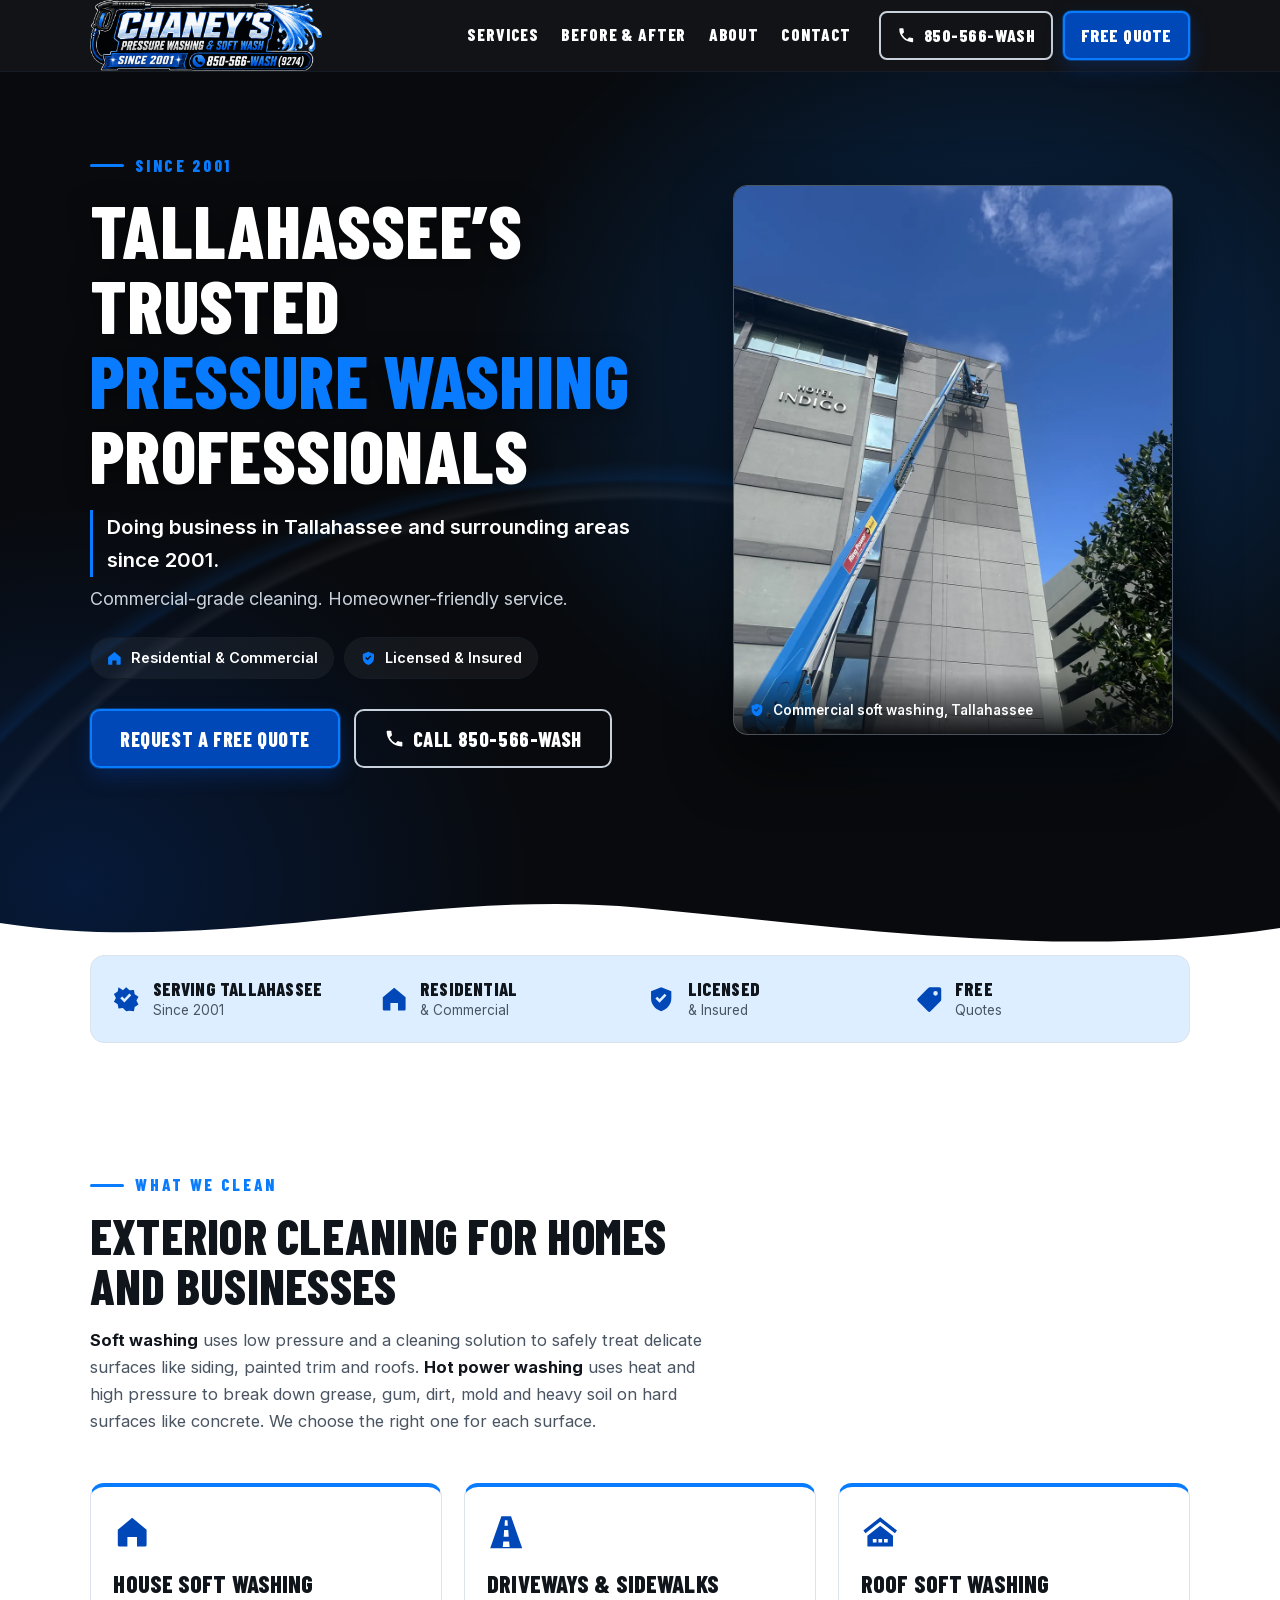
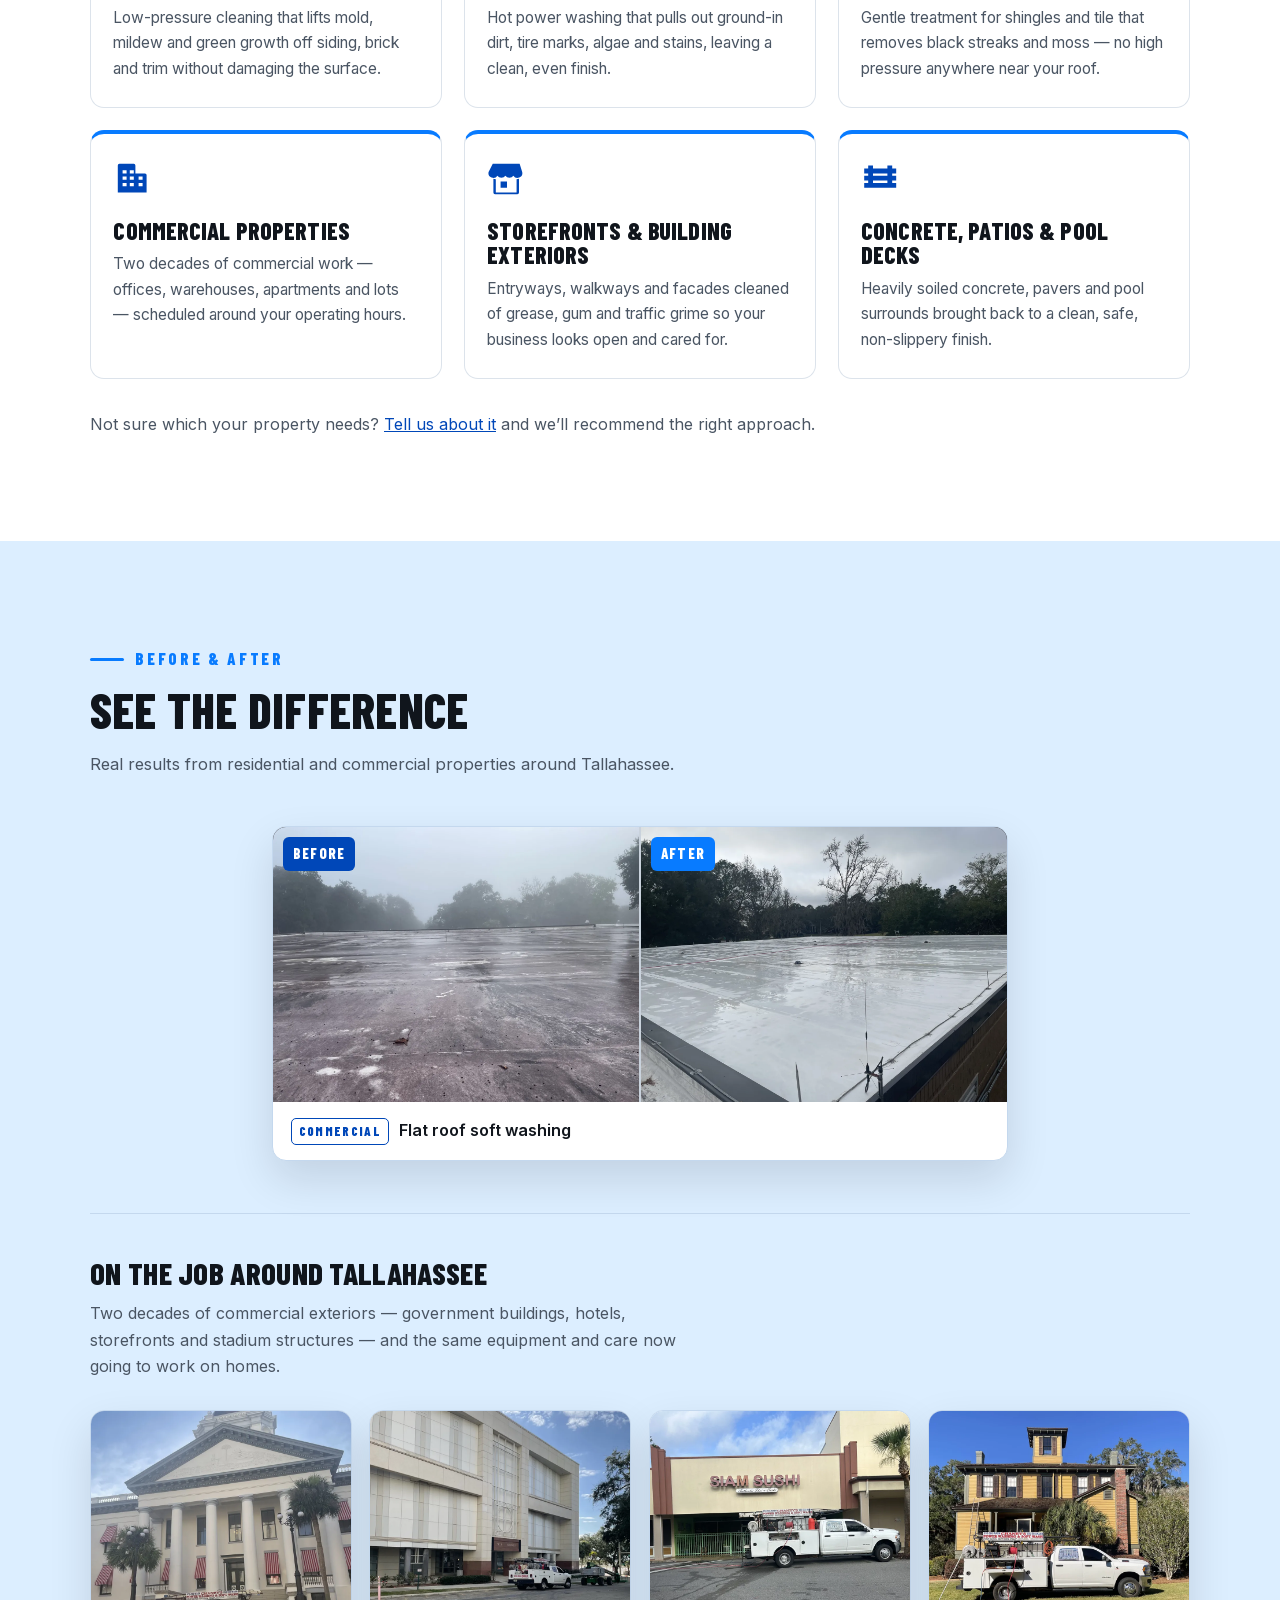
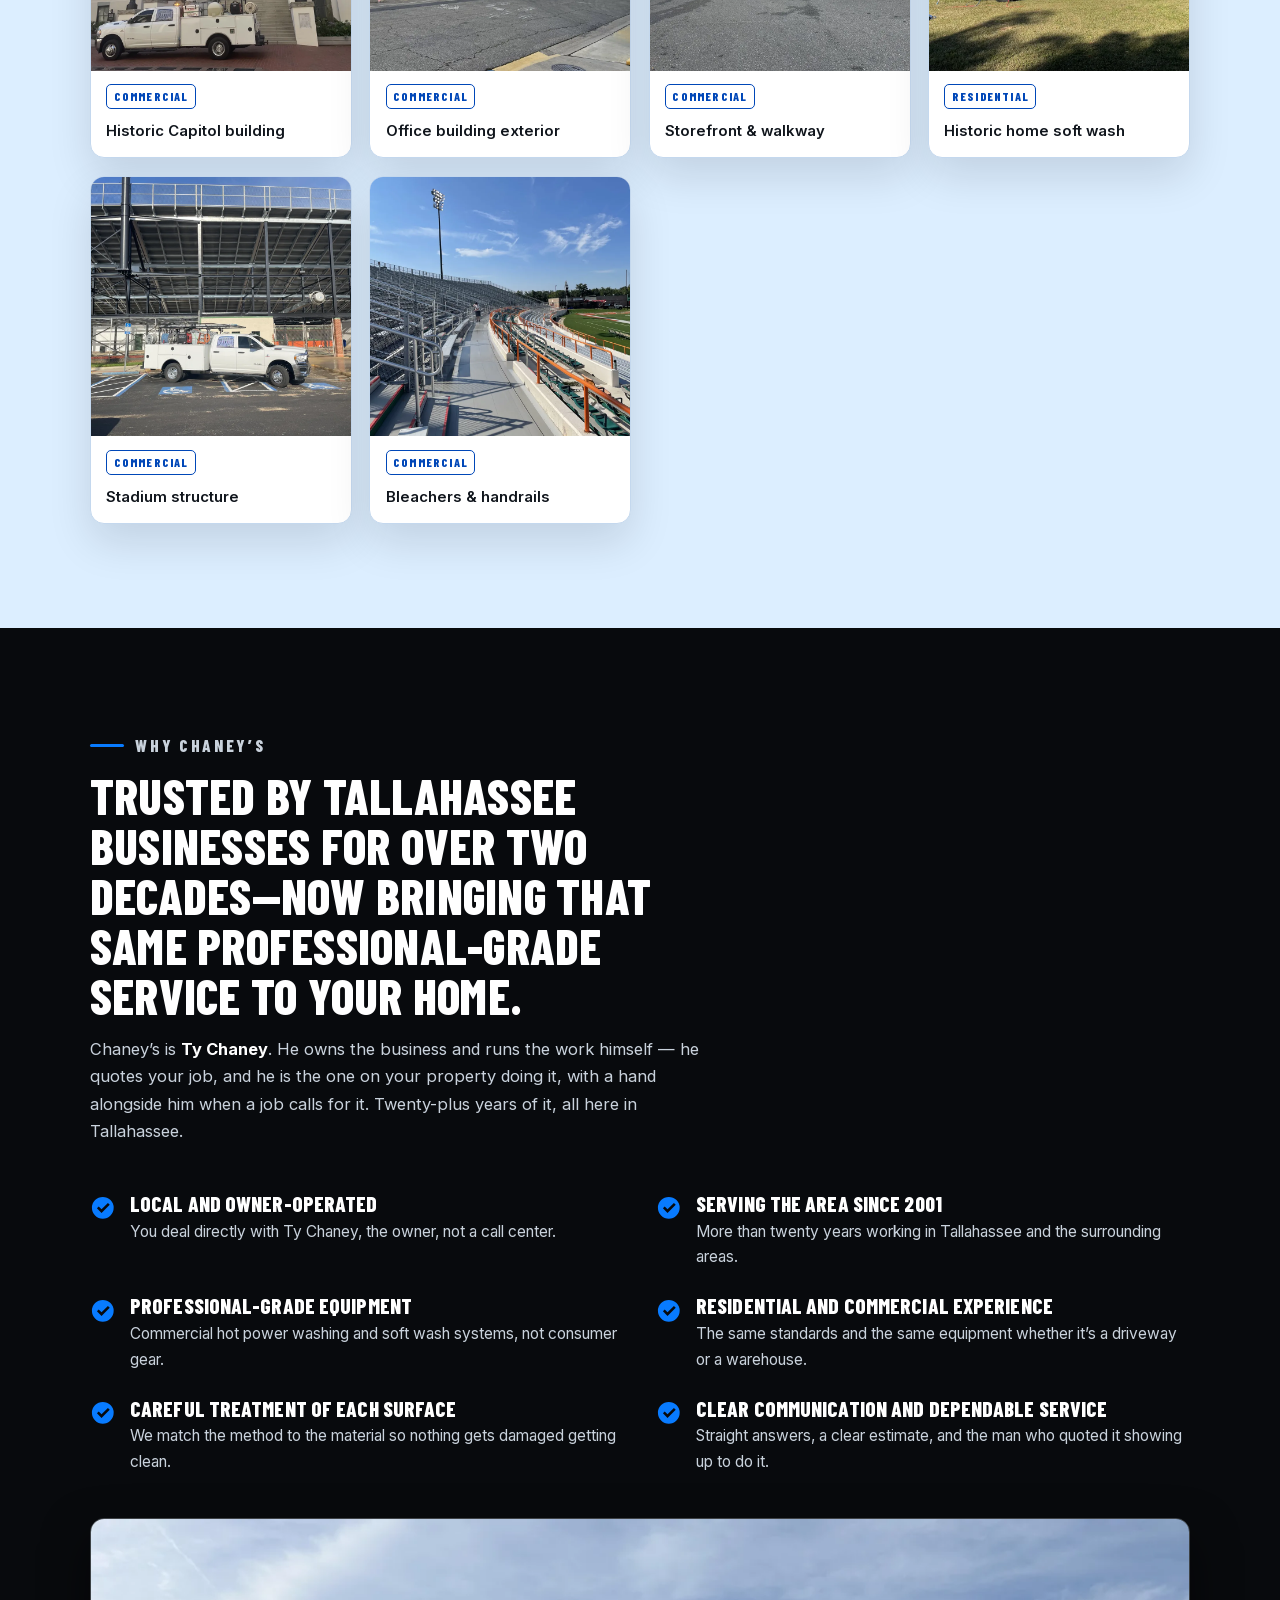
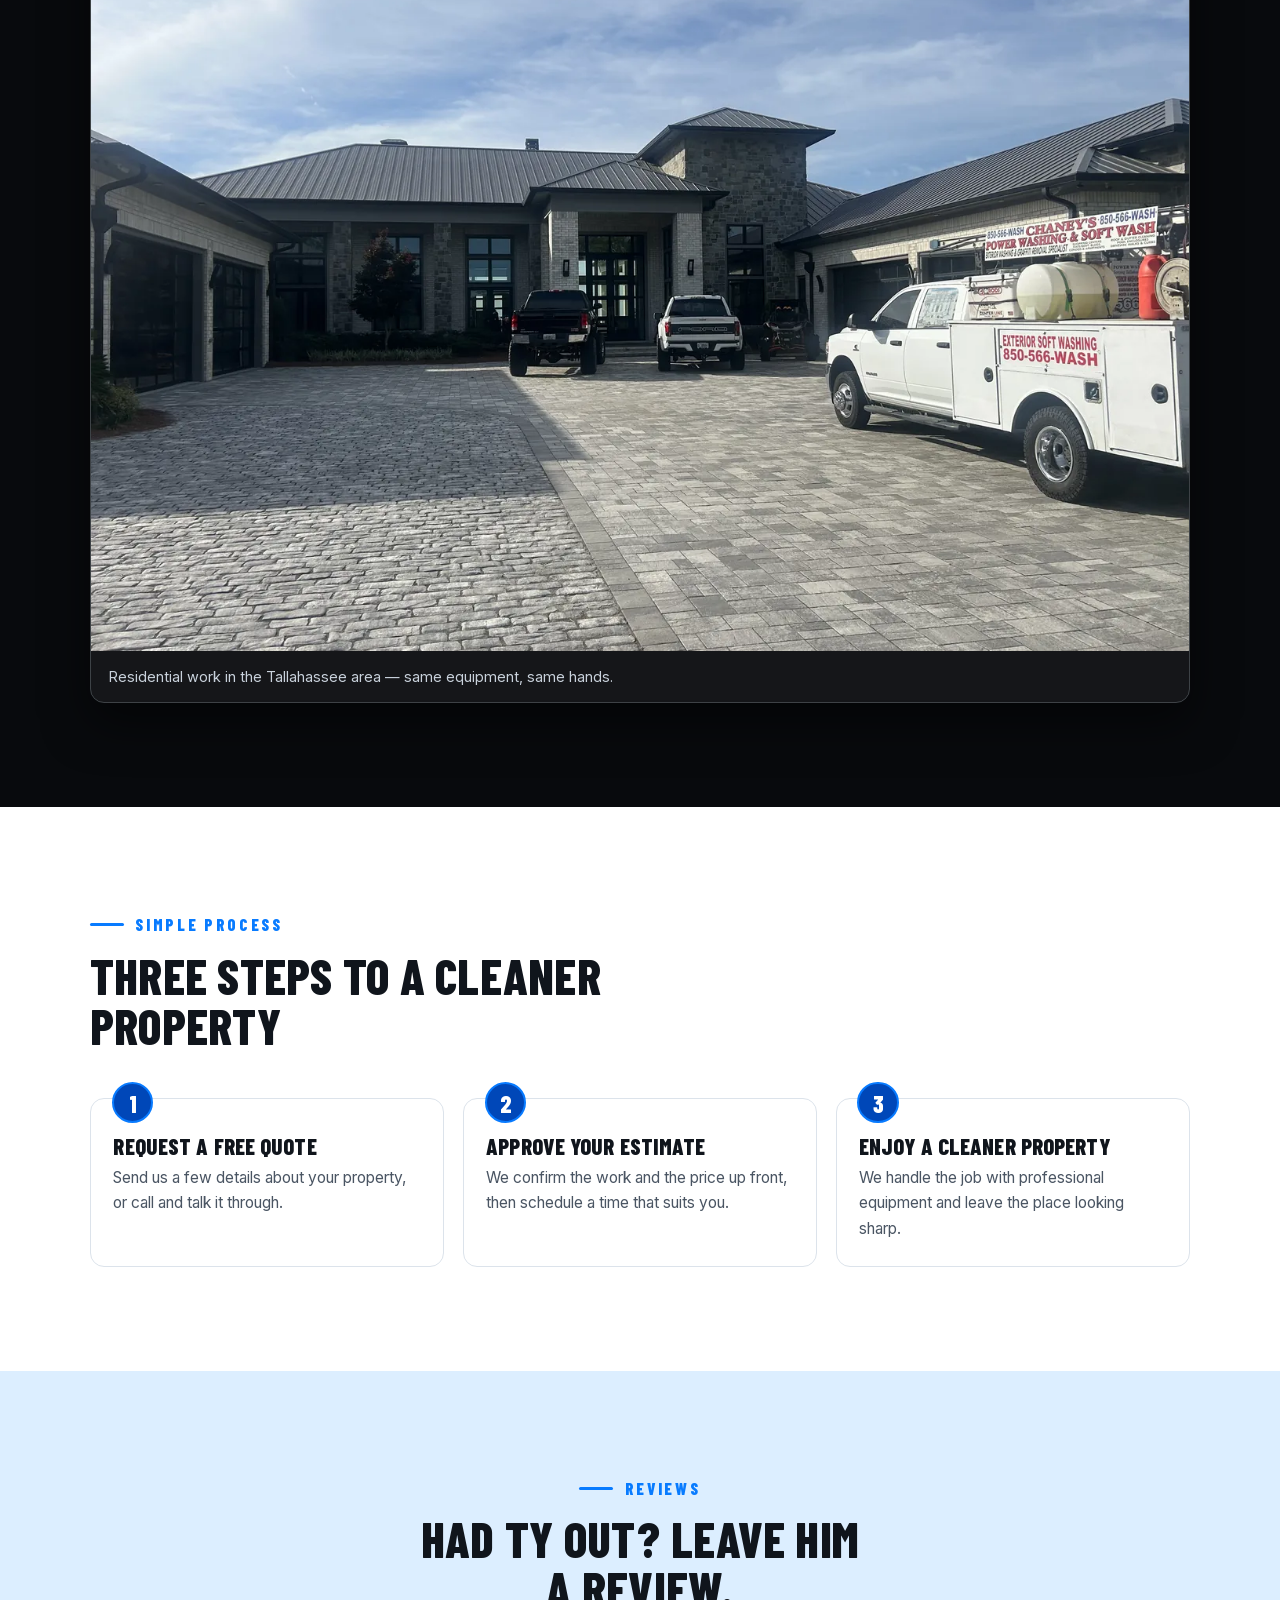
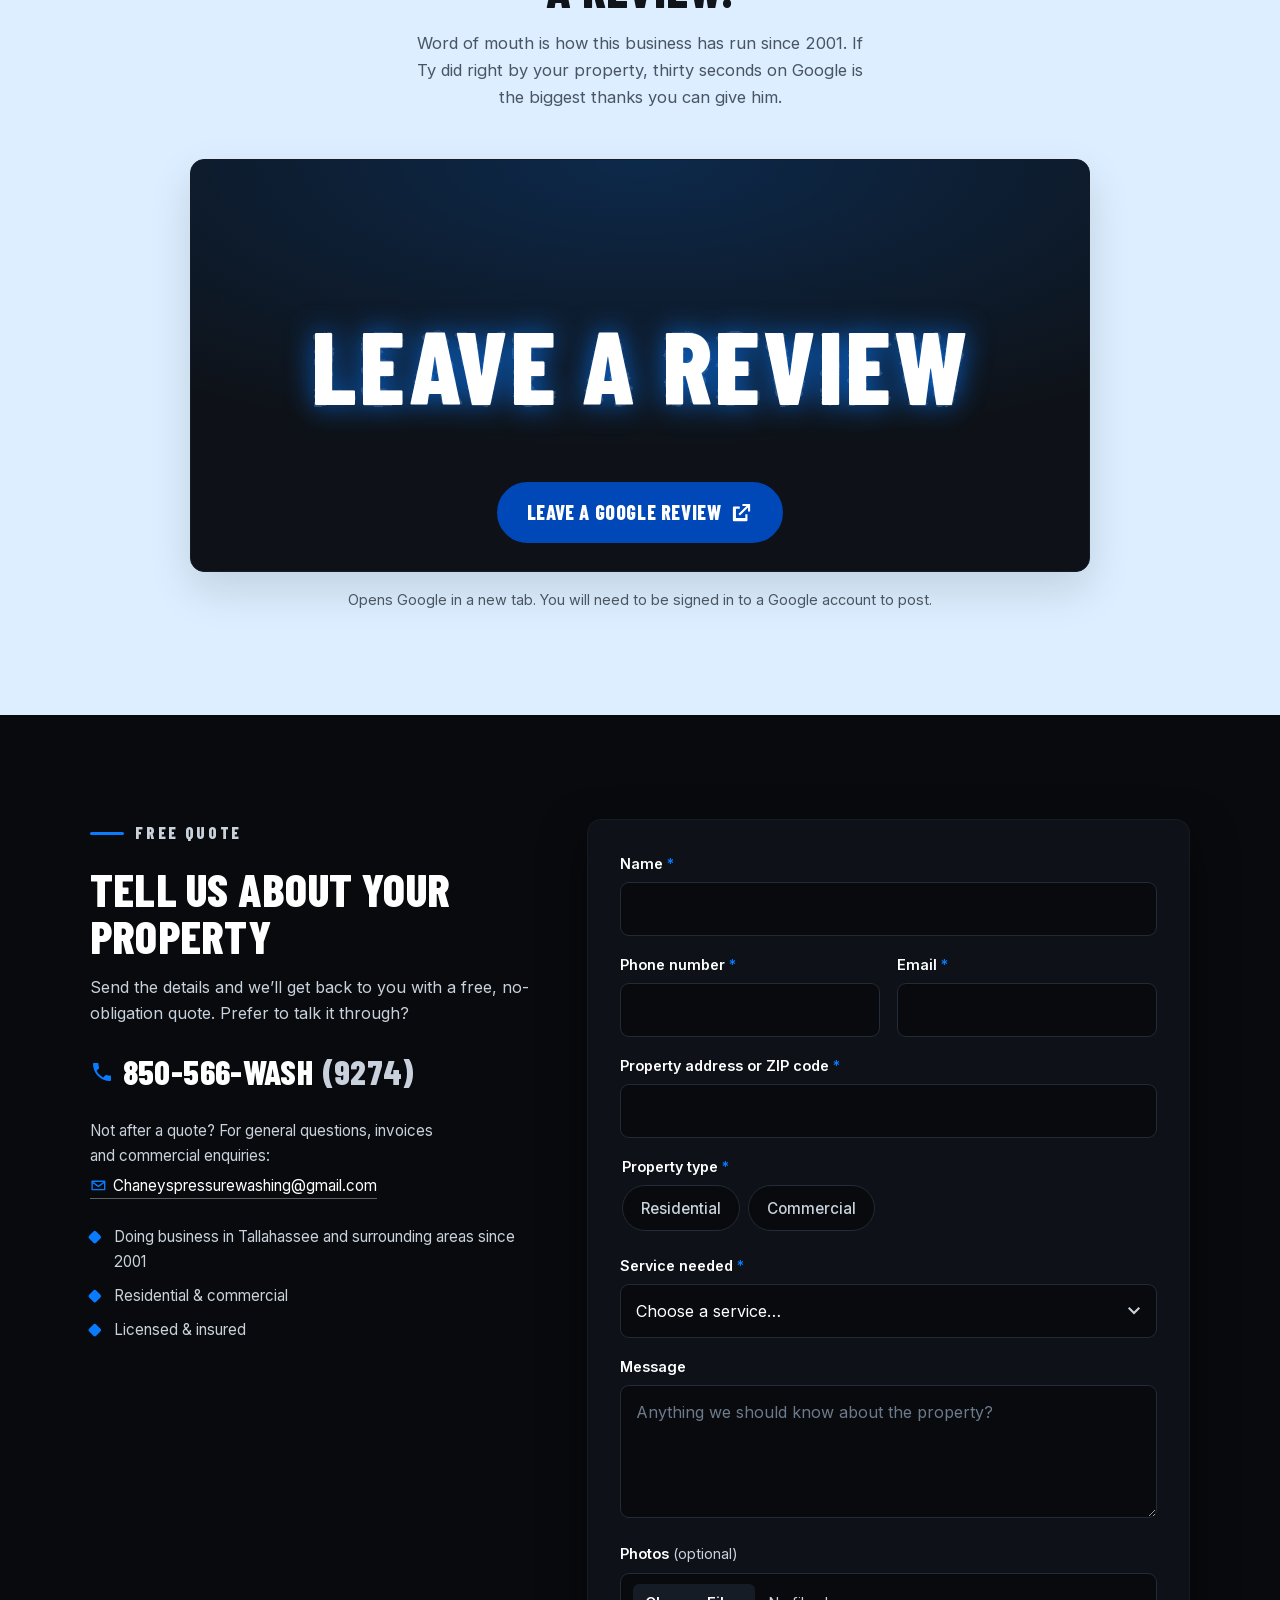
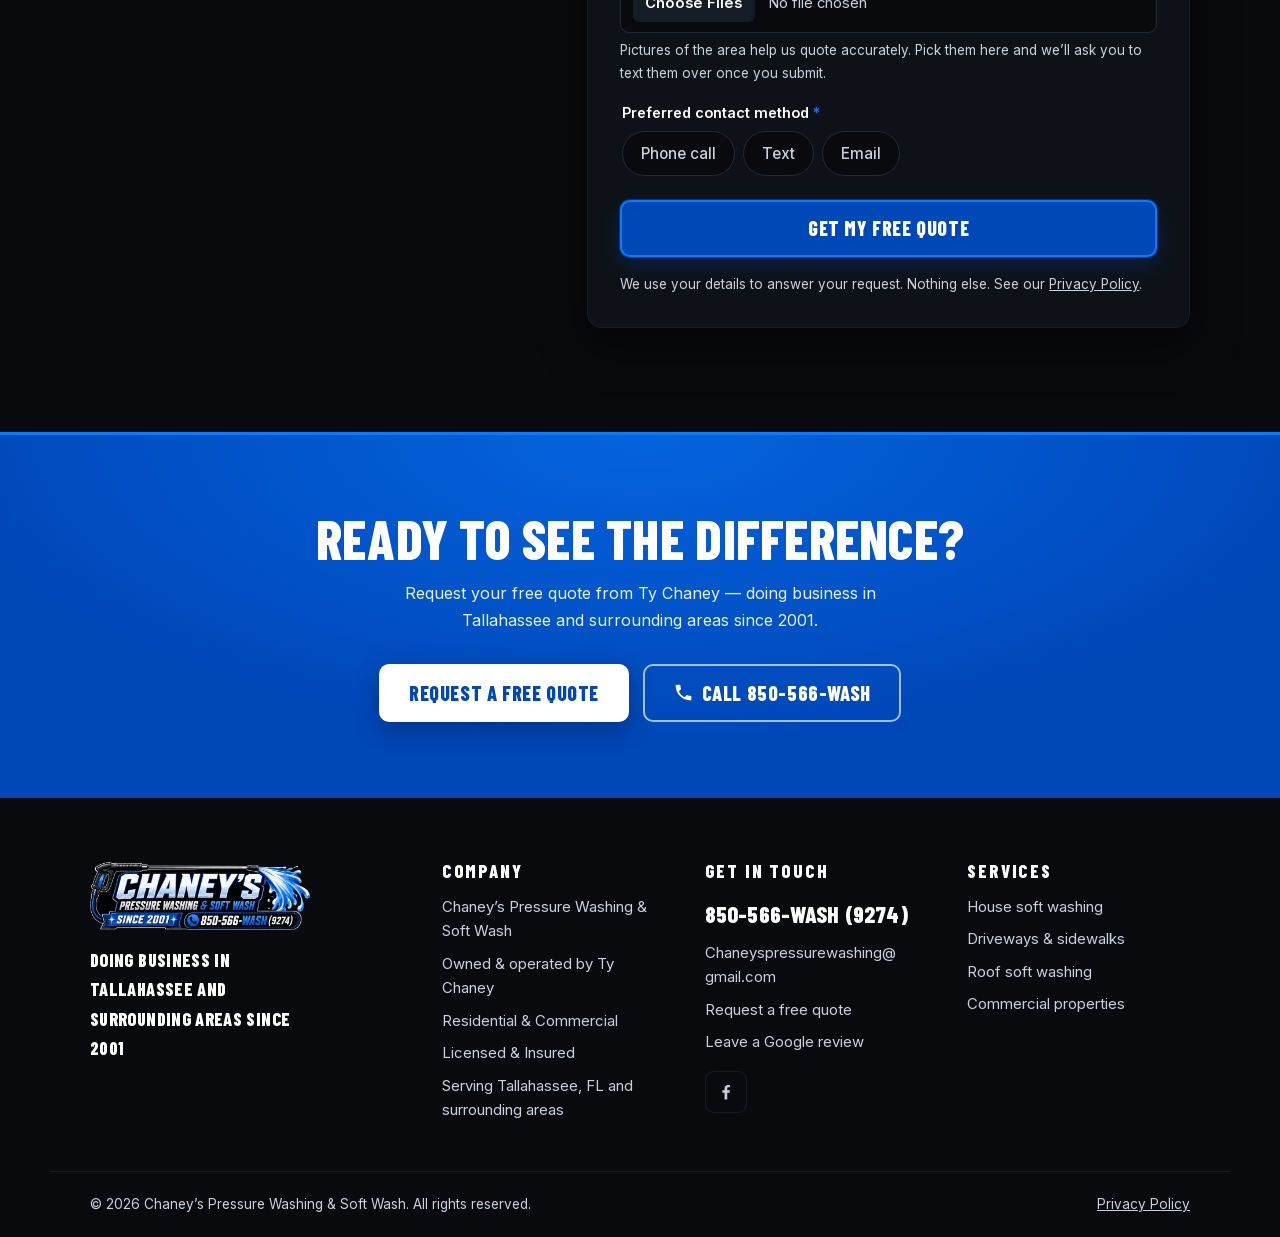
==== commit 44f6fbaa: "Add a general email address to the site Chaneyspressurewashing@gmail.com now appears in the contact " ====
--- a/index.html
+++ b/index.html
@@ -51,7 +51,7 @@
 <!-- ?v= is a cache buster. Assets are cached hard for speed, so after editing
      styles.css or main.js, bump this number here and in privacy.html — otherwise
      returning visitors keep running the old file. -->
-<link rel="stylesheet" href="assets/css/styles.css?v=4">
+<link rel="stylesheet" href="assets/css/styles.css?v=5">
 </head>
 
 <body>
@@ -595,6 +595,18 @@
         <svg class="ico" aria-hidden="true" viewBox="0 0 24 24"><use href="#i-phone"/></svg>
         850-566-WASH <span>(9274)</span>
       </a>
+
+      <!-- General email, kept visually quieter than the phone number and the form
+           on purpose. Quotes should go through the form, where the property
+           details arrive already filled in; this is for everything else. -->
+      <p class="quote-email">
+        Not after a quote? For general questions, invoices and commercial enquiries:
+        <a class="email-link" href="mailto:Chaneyspressurewashing@gmail.com">
+          <svg class="ico" aria-hidden="true" viewBox="0 0 24 24"><use href="#i-mail"/></svg>
+          Chaneyspressurewashing@<wbr>gmail.com
+        </a>
+      </p>
+
       <ul class="quote-facts">
         <li>Doing business in Tallahassee and surrounding areas since 2001</li>
         <li>Residential &amp; commercial</li>
@@ -761,6 +773,11 @@
       <h2>Get in touch</h2>
       <ul>
         <li><a class="footer-phone" href="tel:+18505669274">850-566-WASH (9274)</a></li>
+        <!-- The <wbr> is a break opportunity, not a character — nothing is added to
+             the address. The footer column is narrower than this address at desktop
+             widths, so without it the line breaks mid-word ("...@gm / ail.com").
+             This makes it break after the @ instead. -->
+        <li><a class="footer-email" href="mailto:Chaneyspressurewashing@gmail.com">Chaneyspressurewashing@<wbr>gmail.com</a></li>
         <li><a href="#contact">Request a free quote</a></li>
         <!-- Same Google write-a-review link as the #leave-review section. If the
              place ID changes, both need updating. -->
@@ -821,6 +838,7 @@
     <g id="i-check"><path d="M12 1.8a10.2 10.2 0 1 0 0 20.4 10.2 10.2 0 0 0 0-20.4Zm-1.2 15-4.3-4.3 1.7-1.7 2.6 2.6 6-6 1.7 1.7-7.7 7.7Z"/></g>
     <g id="i-quote"><path d="M9.6 5.5C6.3 6.9 4 9.9 4 13.4c0 3 1.8 5.1 4.3 5.1 2.2 0 3.9-1.7 3.9-3.9 0-2.1-1.5-3.7-3.5-3.7-.4 0-.9.1-1 .1.5-1.6 2-3 3.8-3.8l-1.9-1.7Zm9 0c-3.3 1.4-5.6 4.4-5.6 7.9 0 3 1.8 5.1 4.3 5.1 2.2 0 3.9-1.7 3.9-3.9 0-2.1-1.5-3.7-3.5-3.7-.4 0-.9.1-1 .1.5-1.6 2-3 3.8-3.8l-1.9-1.7Z"/></g>
     <g id="i-external"><path d="M13 3h8v8h-2.2V6.8l-8.4 8.4-1.6-1.6 8.4-8.4H13V3ZM4 5.8h6.2V8H6.2v9.8H16v-4h2.2V20a1 1 0 0 1-1 1H4a1 1 0 0 1-1-1V6.8a1 1 0 0 1 1-1Z"/></g>
+    <g id="i-mail"><path d="M3 5h18a1 1 0 0 1 1 1v12a1 1 0 0 1-1 1H3a1 1 0 0 1-1-1V6a1 1 0 0 1 1-1Zm1.9 2L12 12.1 19.1 7H4.9ZM20 8.9l-7.4 5.3a1 1 0 0 1-1.2 0L4 8.9V17h16V8.9Z"/></g>
     <g id="i-fb"><path d="M13.5 21v-8h2.7l.4-3.1h-3.1V7.9c0-.9.25-1.5 1.55-1.5h1.65V3.6c-.3 0-1.3-.1-2.4-.1-2.4 0-4 1.45-4 4.1v2.3H7.6V13h2.7v8h3.2Z"/></g>
     <g id="i-ig"><path d="M12 2.2c-2.7 0-3 0-4.1.06-1 .05-1.75.22-2.37.46a4.8 4.8 0 0 0-1.73 1.13A4.8 4.8 0 0 0 2.67 5.6c-.24.62-.4 1.33-.46 2.37C2.16 9 2.15 9.3 2.15 12s0 3 .06 4.1c.05 1 .22 1.75.46 2.37a4.8 4.8 0 0 0 1.13 1.73c.5.5 1.03.83 1.73 1.13.62.24 1.33.4 2.37.46 1.1.05 1.4.06 4.1.06s3 0 4.1-.06c1-.05 1.75-.22 2.37-.46a5 5 0 0 0 2.86-2.86c.24-.62.4-1.33.46-2.37.05-1.1.06-1.4.06-4.1s0-3-.06-4.1c-.05-1-.22-1.75-.46-2.37a4.8 4.8 0 0 0-1.13-1.73 4.8 4.8 0 0 0-1.73-1.13c-.62-.24-1.33-.4-2.37-.46-1.1-.05-1.4-.06-4.1-.06Zm0 1.8c2.67 0 2.98.01 4.03.06.97.04 1.5.2 1.85.34.47.18.8.4 1.15.74.35.35.56.68.74 1.15.14.35.3.88.34 1.85.05 1.05.06 1.36.06 4.03s-.01 2.98-.06 4.03c-.4.97-.2 1.5-.34 1.85-.18.47-.4.8-.74 1.15-.35.35-.68.56-1.15.74-.35.14-.88.3-1.85.34-1.05.05-1.36.06-4.03.06s-2.98-.01-4.03-.06c-.97-.04-1.5-.2-1.85-.34a3.1 3.1 0 0 1-1.15-.74 3.1 3.1 0 0 1-.74-1.15c-.14-.35-.3-.88-.34-1.85C3.96 14.98 3.95 14.67 3.95 12s.01-2.98.06-4.03c.04-.97.2-1.5.34-1.85.18-.47.4-.8.74-1.15.35-.35.68-.56 1.15-.74.35-.14.88-.3 1.85-.34C9.02 4.01 9.33 4 12 4Zm0 3.06a4.94 4.94 0 1 0 0 9.88 4.94 4.94 0 0 0 0-9.88Zm0 8.15a3.21 3.21 0 1 1 0-6.42 3.21 3.21 0 0 1 0 6.42Zm6.3-8.35a1.16 1.16 0 1 1-2.31 0 1.16 1.16 0 0 1 2.31 0Z"/></g>
   </defs>
@@ -875,6 +893,6 @@
 }
 </script>
 
-<script src="assets/js/main.js?v=4" defer></script>
+<script src="assets/js/main.js?v=5" defer></script>
 </body>
 </html>
--- a/assets/css/styles.css
+++ b/assets/css/styles.css
@@ -467,6 +467,18 @@
 .phone-link span { color: var(--chrome); }
 .phone-link .ico { color: var(--electric); width: 1.5rem; height: 1.5rem; }
 .phone-link:hover { color: var(--electric); }
+/* Deliberately much quieter than .phone-link above it — the form and the phone
+   are the routes to a booked job; this is the catch-all for everything else. */
+.quote-email { margin-top: 1.1rem; font-size: .95rem; color: var(--chrome); max-width: 40ch; }
+.email-link {
+  display: inline-flex; align-items: center; gap: .4rem;
+  margin-top: .3rem; color: var(--white); text-decoration: none;
+  border-bottom: 1px solid rgba(255,255,255,.35);
+  overflow-wrap: anywhere;   /* the address is long; never let it widen the column */
+}
+.email-link .ico { color: var(--electric); width: 1.05rem; height: 1.05rem; }
+.email-link:hover { color: var(--electric); border-bottom-color: var(--electric); }
+
 .quote-facts { margin-top: 1.4rem; display: grid; gap: .55rem; }
 .quote-facts li {
   position: relative; padding-left: 1.5rem; font-size: .95rem; color: var(--chrome);
@@ -684,6 +696,8 @@
 .footer-col a:hover { color: var(--electric); text-decoration: underline; }
 .footer-phone { font-family: var(--font-head); font-size: 1.45rem; color: var(--white) !important; letter-spacing: .01em; }
 .footer-phone:hover { color: var(--electric) !important; }
+/* Long enough to blow out the narrow footer column on a phone if left alone. */
+.footer-email { overflow-wrap: anywhere; }
 .social { display: flex; gap: .6rem; margin-top: 1rem; }
 .social a {
   display: grid; place-items: center; width: 42px; height: 42px;
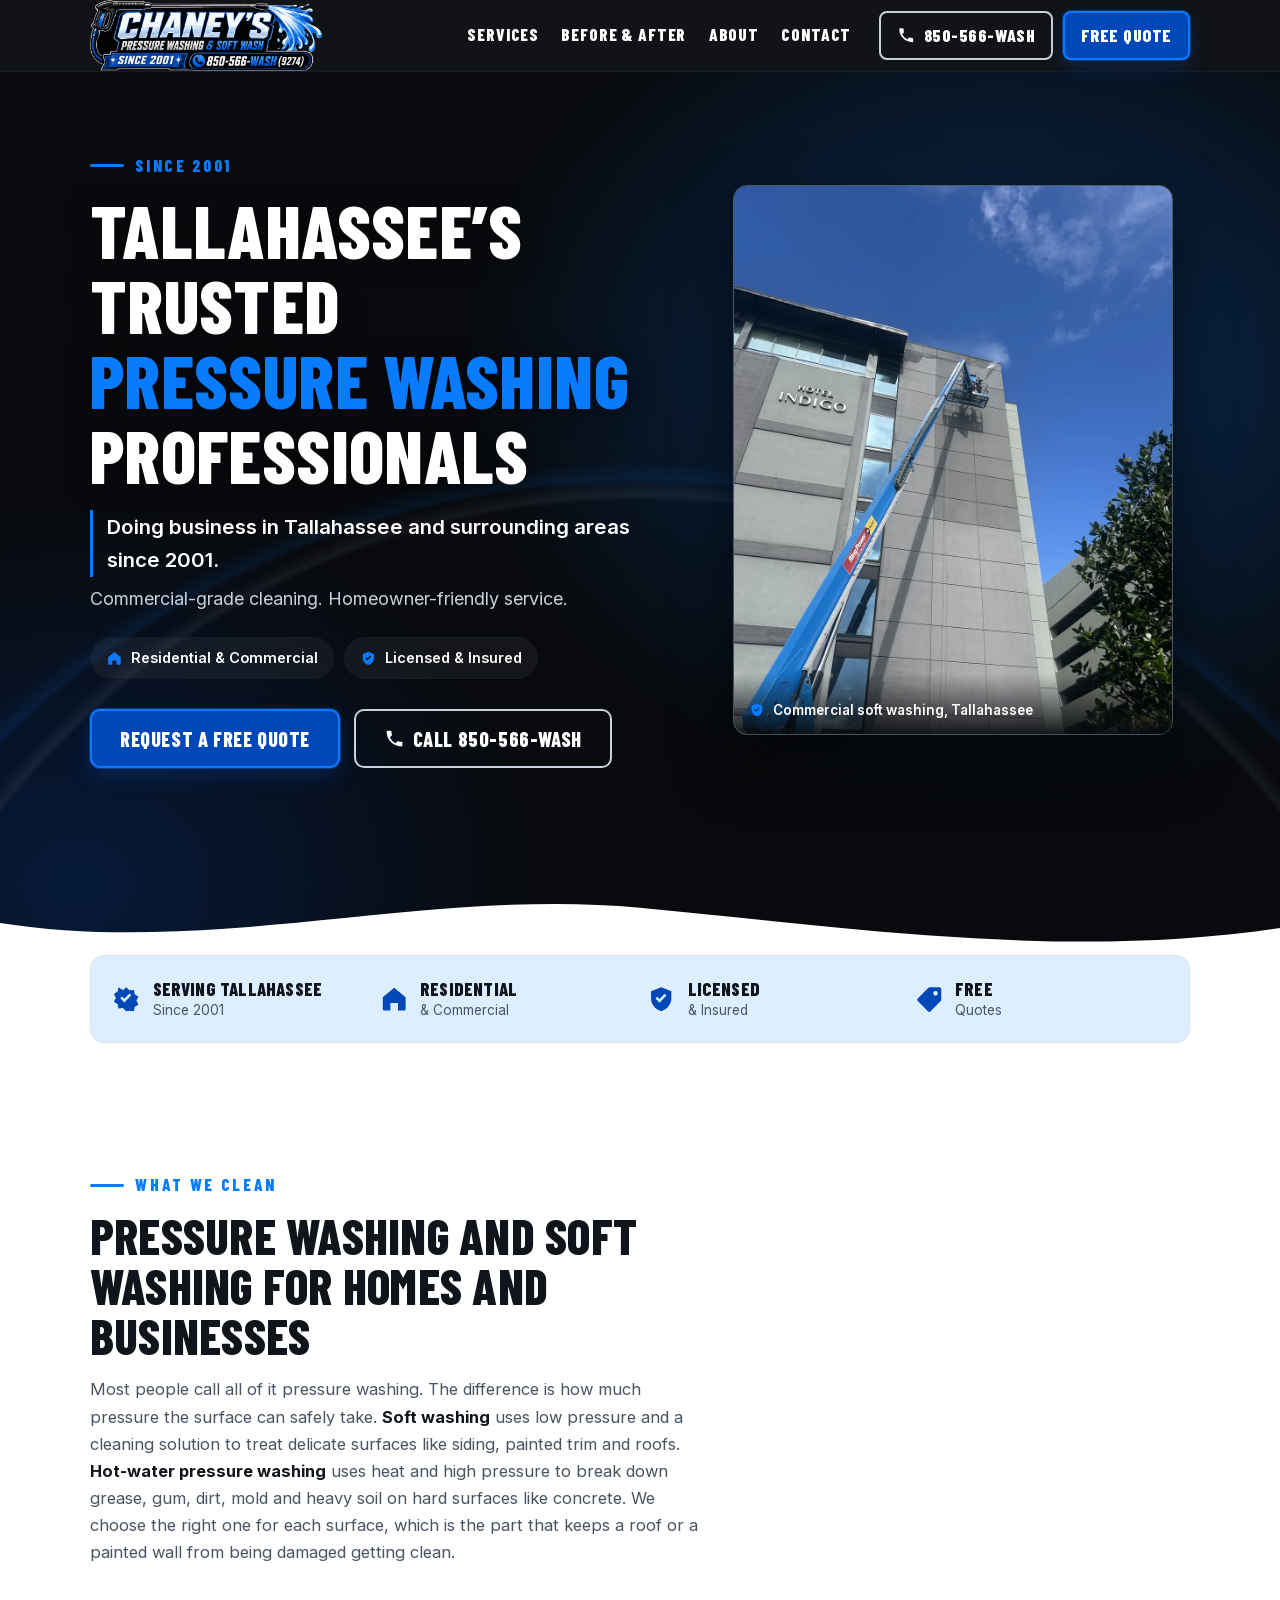
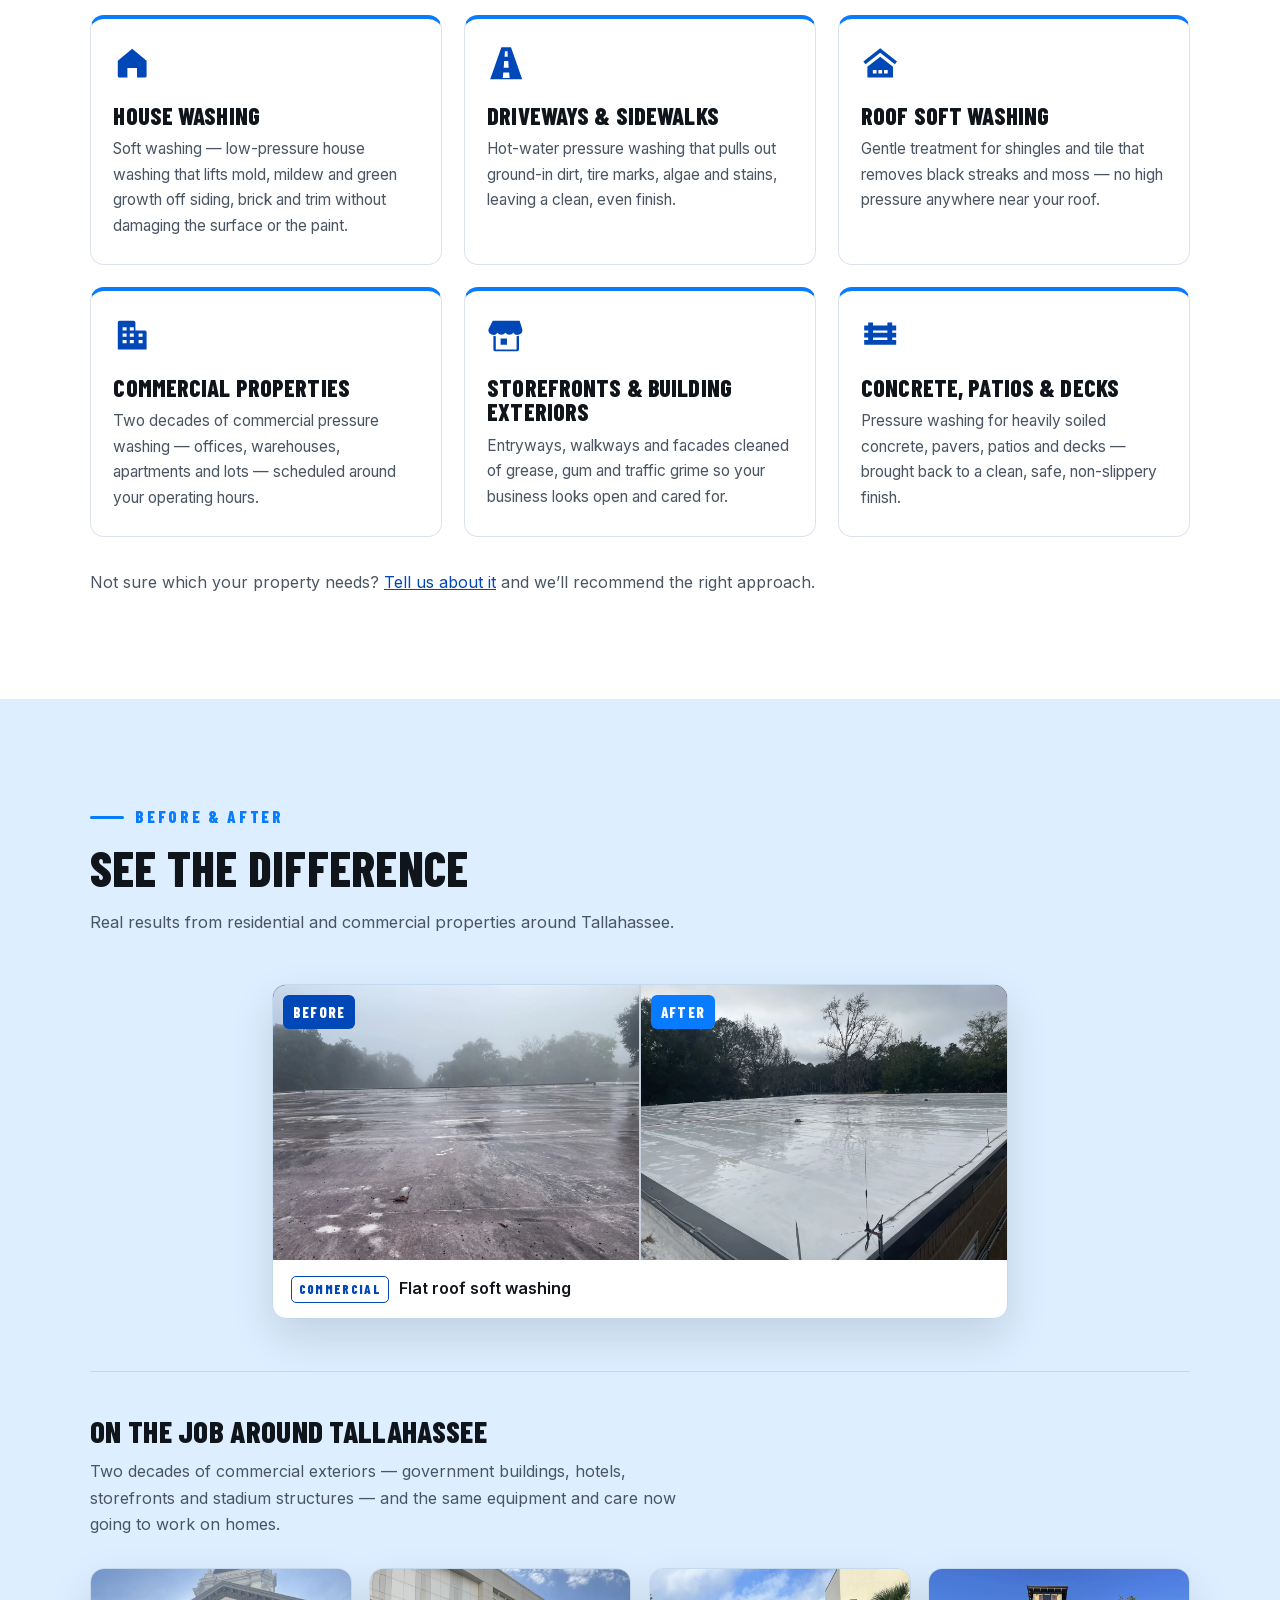
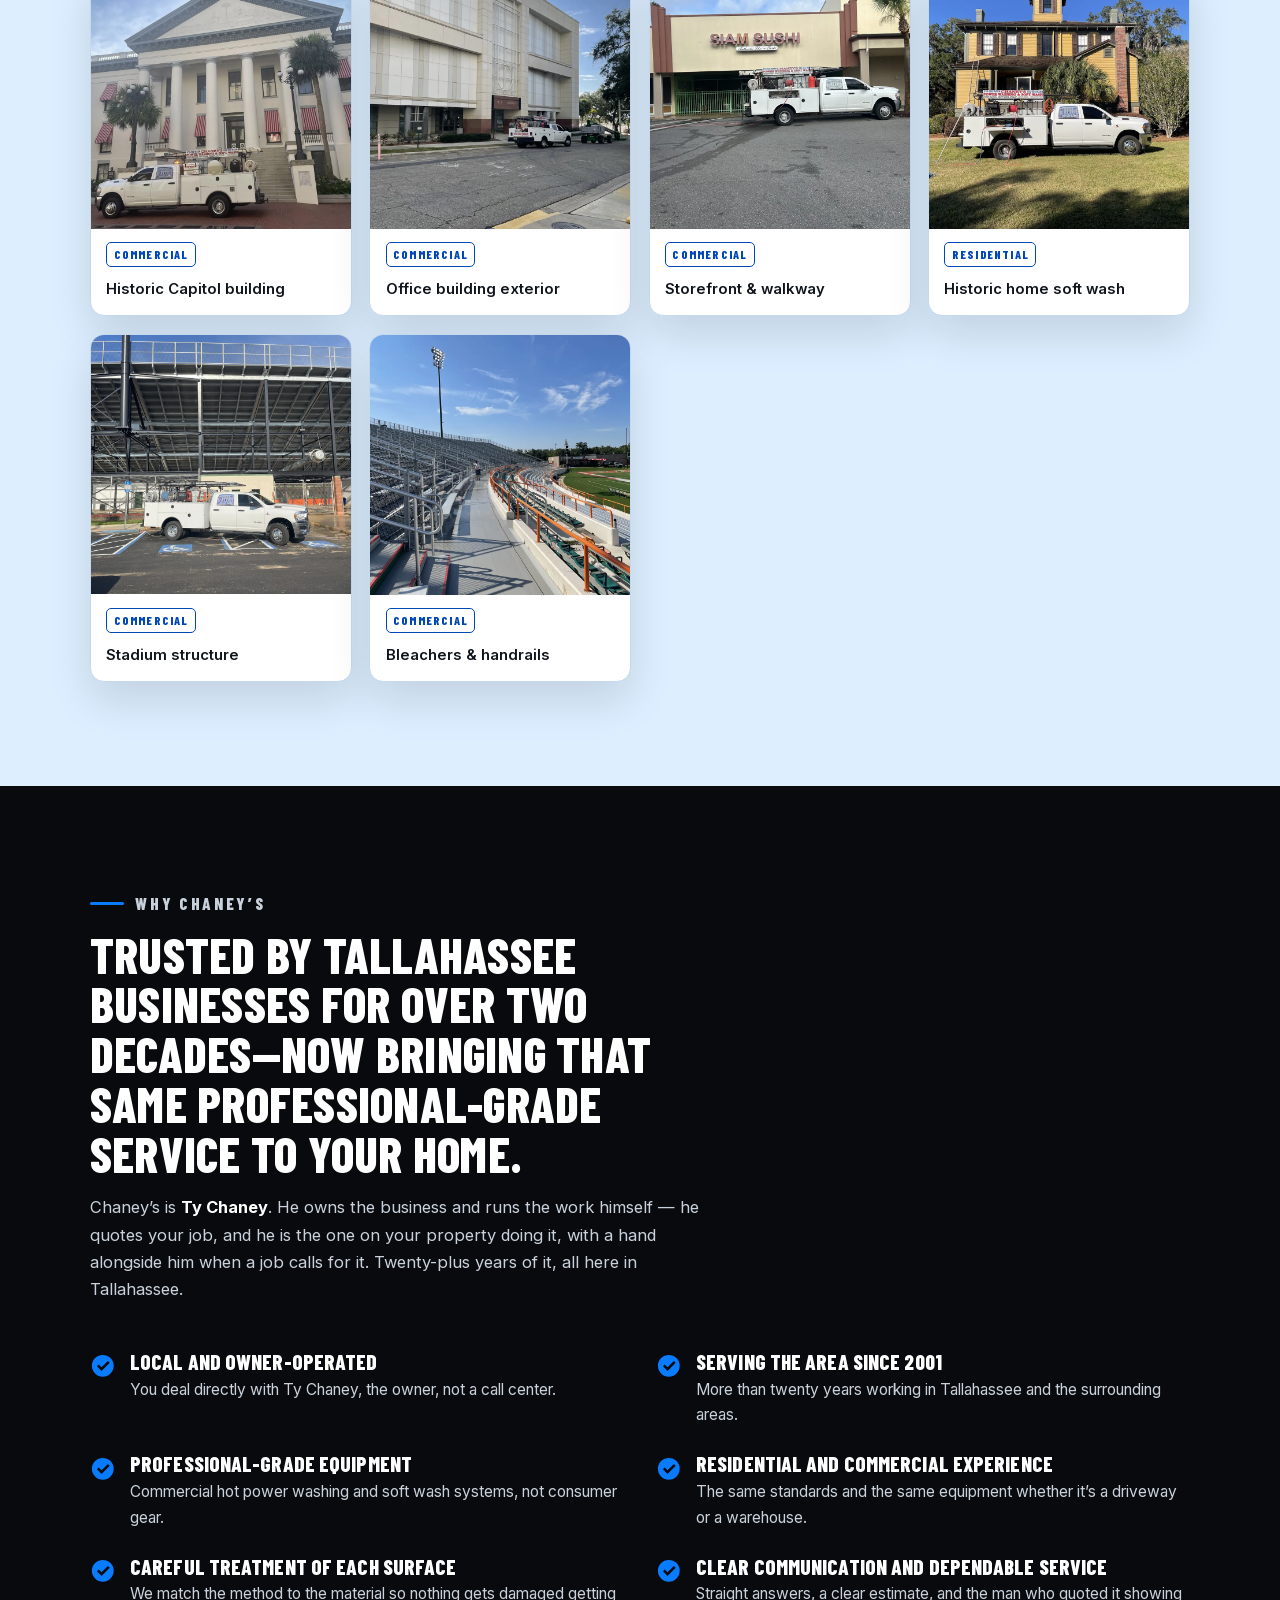
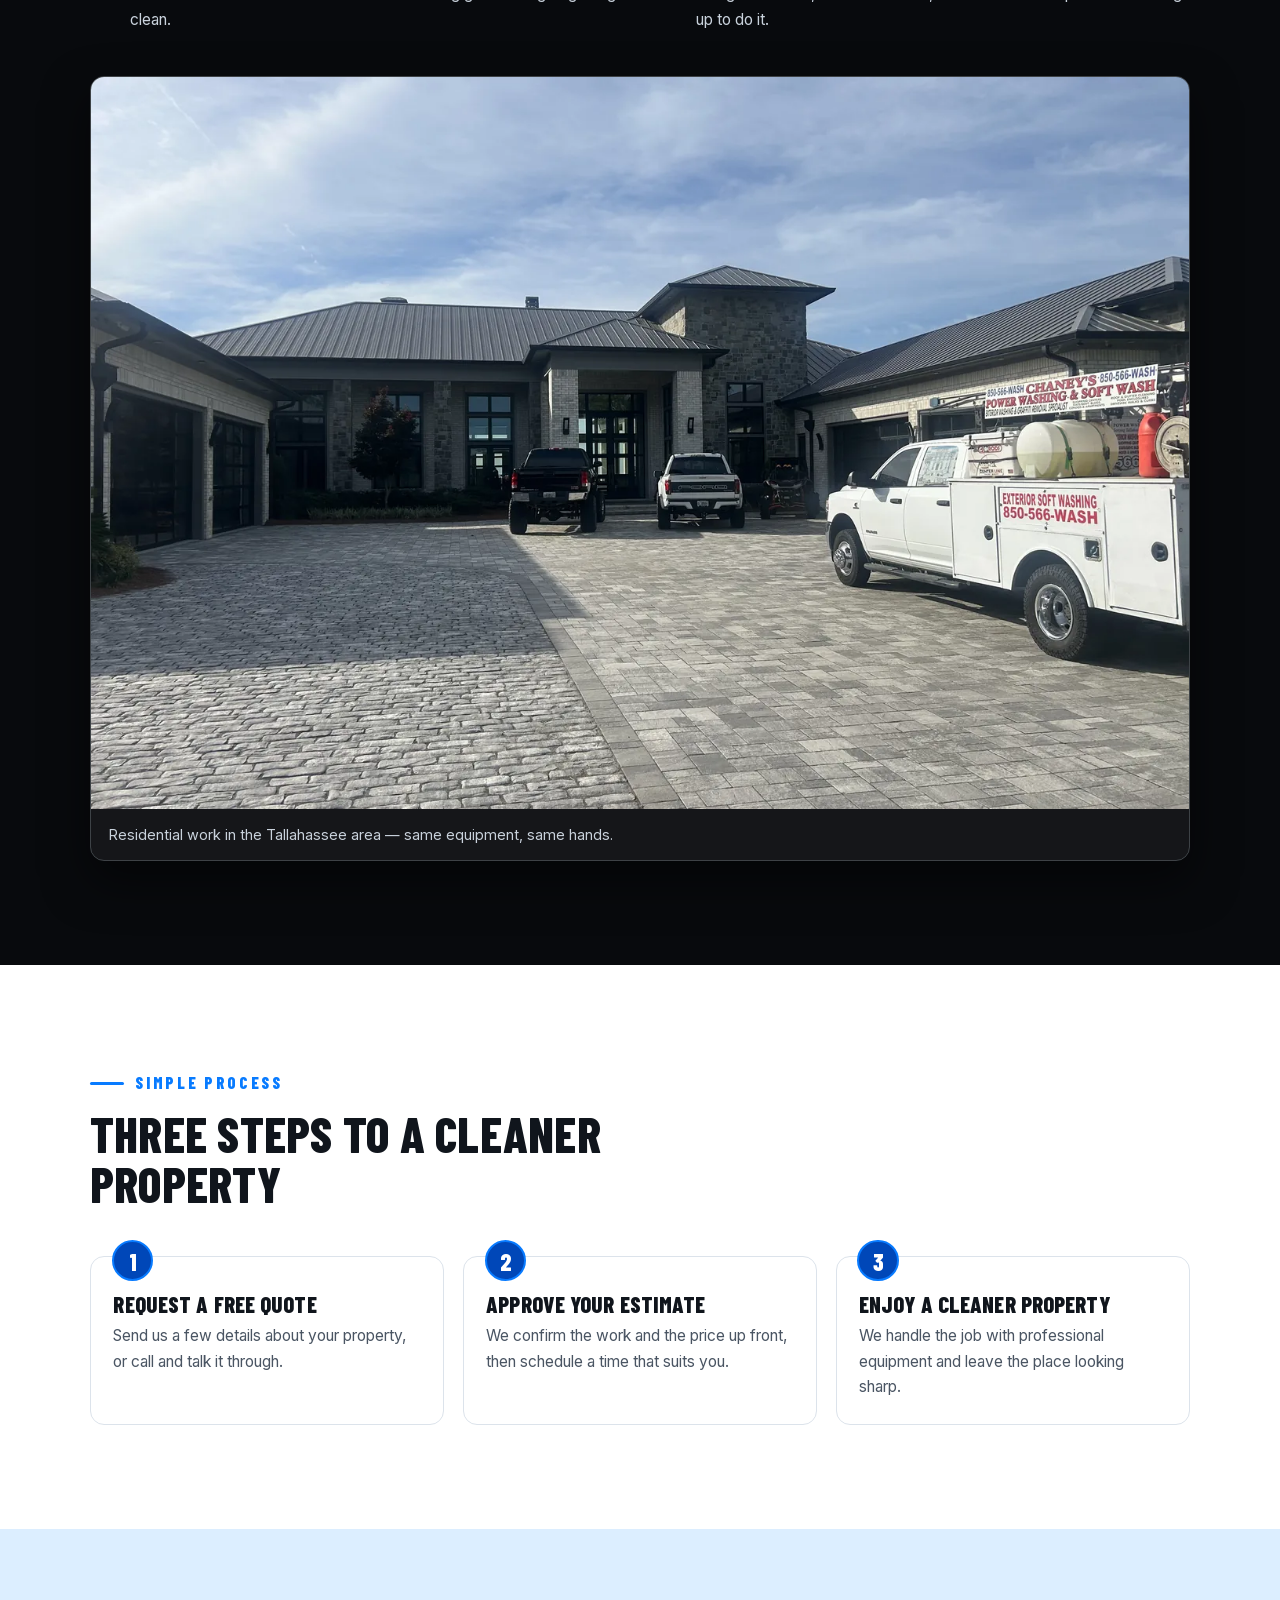
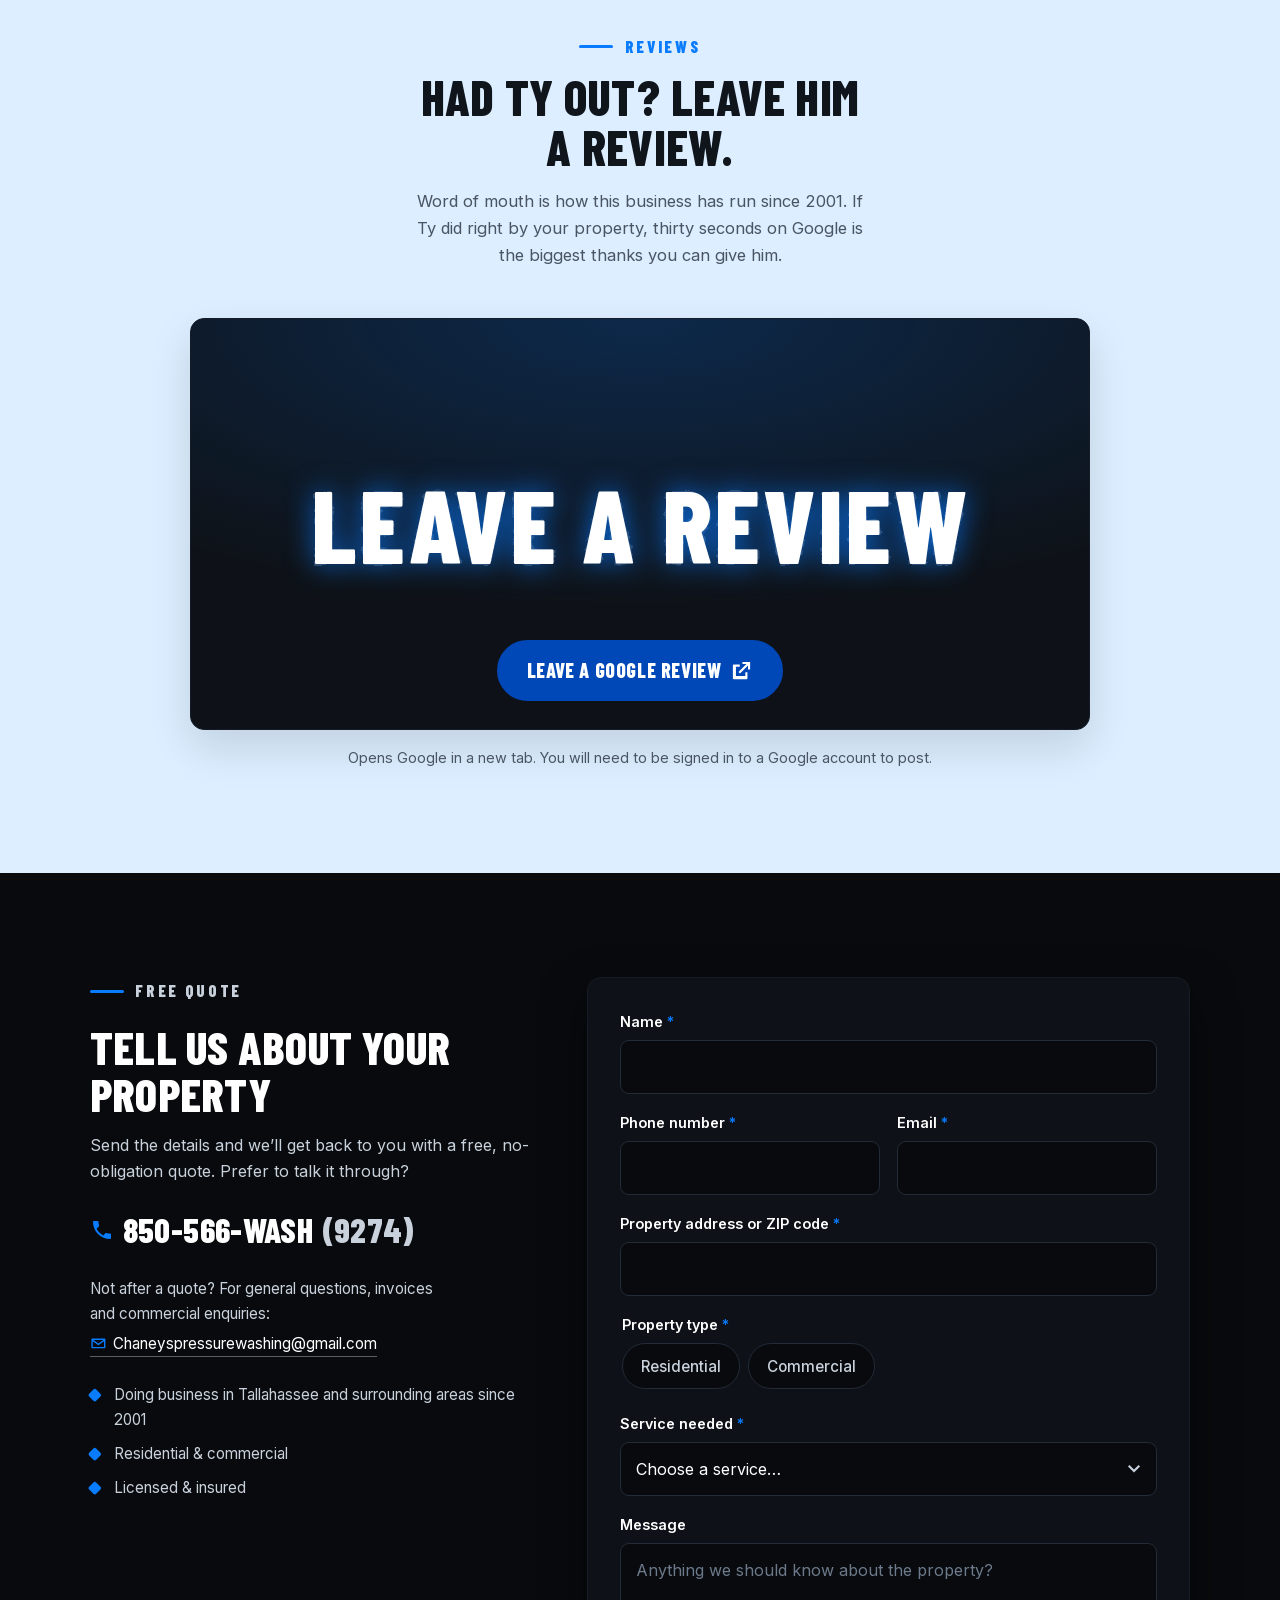
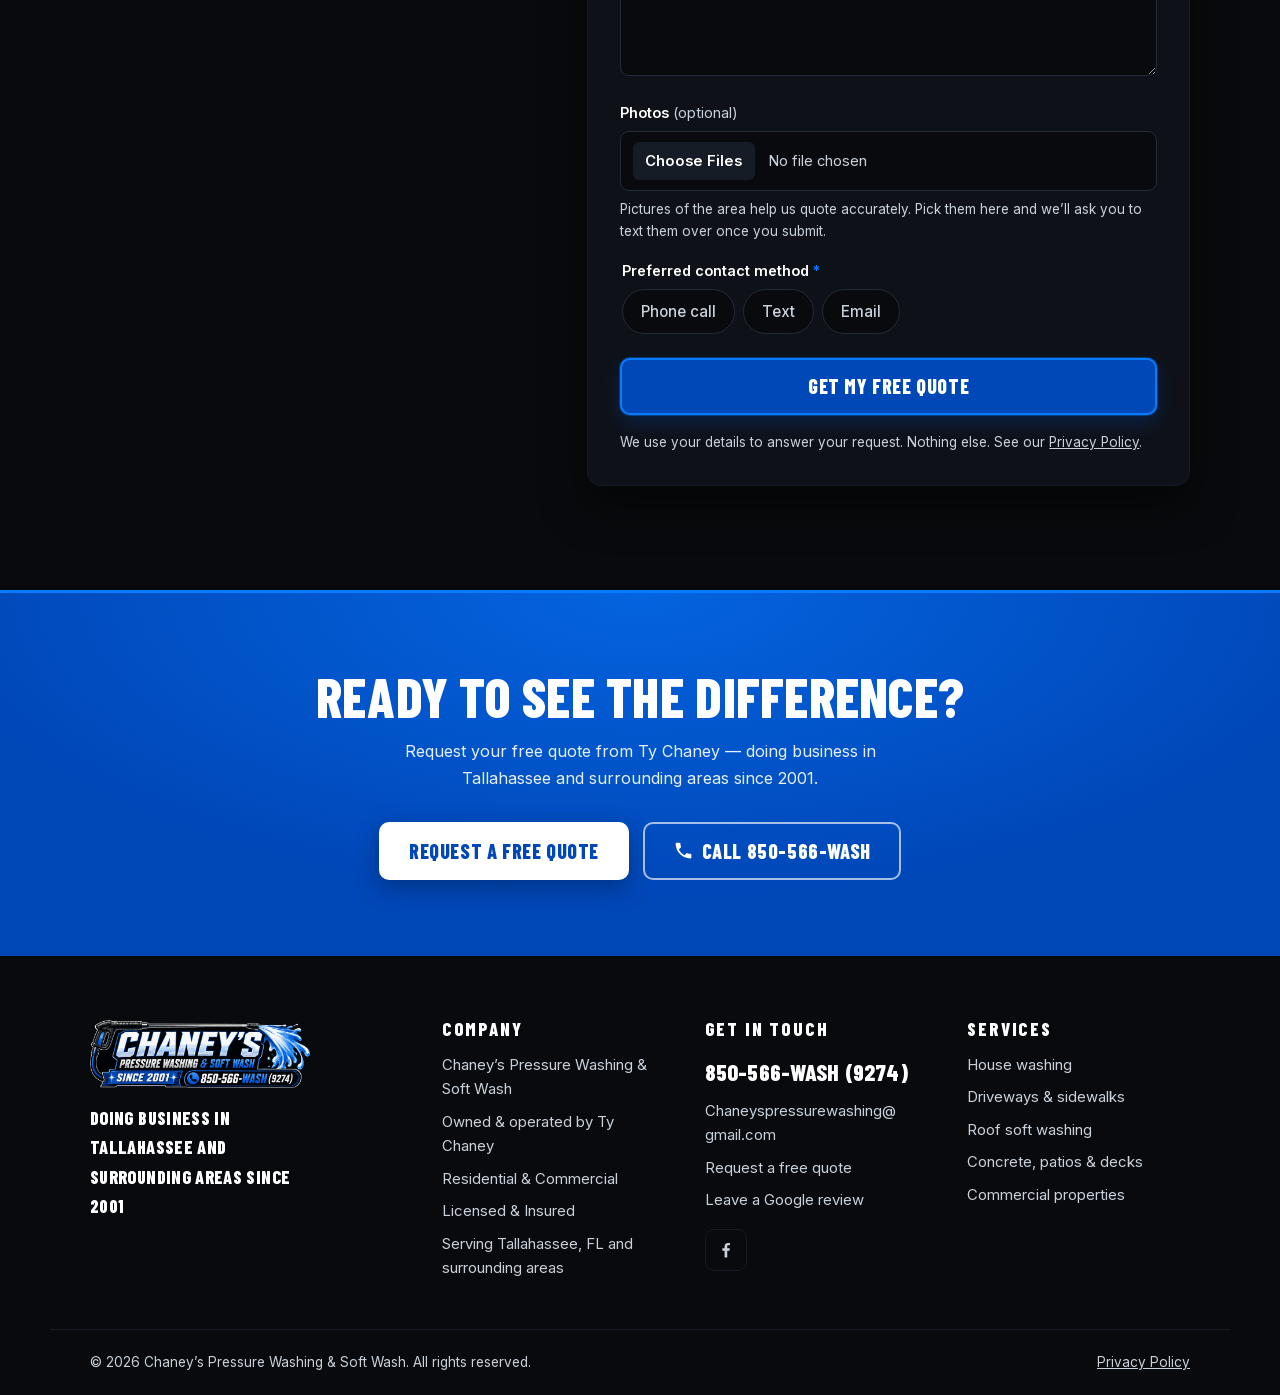
==== commit e881dbb0: "Describe the work the way customers search for it The page leaned on the trade term. "Soft wash" app" ====
--- a/index.html
+++ b/index.html
@@ -164,12 +164,14 @@
   <div class="wrap">
     <header class="section-head">
       <p class="eyebrow"><span class="eyebrow-rule" aria-hidden="true"></span>What we clean</p>
-      <h2>Exterior cleaning for homes and businesses</h2>
+      <h2>Pressure washing and soft washing for homes and businesses</h2>
       <p class="section-intro">
-        <strong>Soft washing</strong> uses low pressure and a cleaning solution to safely treat delicate
-        surfaces like siding, painted trim and roofs. <strong>Hot power washing</strong> uses heat and high
-        pressure to break down grease, gum, dirt, mold and heavy soil on hard surfaces like concrete.
-        We choose the right one for each surface.
+        Most people call all of it pressure washing. The difference is how much pressure the surface
+        can safely take. <strong>Soft washing</strong> uses low pressure and a cleaning solution to
+        treat delicate surfaces like siding, painted trim and roofs. <strong>Hot-water pressure
+        washing</strong> uses heat and high pressure to break down grease, gum, dirt, mold and heavy
+        soil on hard surfaces like concrete. We choose the right one for each surface, which is the
+        part that keeps a roof or a painted wall from being damaged getting clean.
       </p>
     </header>
 
@@ -178,13 +180,13 @@
     <ul class="card-grid">
       <li class="card">
         <svg class="card-ico" aria-hidden="true" viewBox="0 0 24 24"><use href="#i-home"/></svg>
-        <h3>House Soft Washing</h3>
-        <p>Low-pressure cleaning that lifts mold, mildew and green growth off siding, brick and trim without damaging the surface.</p>
+        <h3>House Washing</h3>
+        <p>Soft washing — low-pressure house washing that lifts mold, mildew and green growth off siding, brick and trim without damaging the surface or the paint.</p>
       </li>
       <li class="card">
         <svg class="card-ico" aria-hidden="true" viewBox="0 0 24 24"><use href="#i-path"/></svg>
         <h3>Driveways &amp; Sidewalks</h3>
-        <p>Hot power washing that pulls out ground-in dirt, tire marks, algae and stains, leaving a clean, even finish.</p>
+        <p>Hot-water pressure washing that pulls out ground-in dirt, tire marks, algae and stains, leaving a clean, even finish.</p>
       </li>
       <li class="card">
         <svg class="card-ico" aria-hidden="true" viewBox="0 0 24 24"><use href="#i-roof"/></svg>
@@ -194,7 +196,7 @@
       <li class="card">
         <svg class="card-ico" aria-hidden="true" viewBox="0 0 24 24"><use href="#i-building"/></svg>
         <h3>Commercial Properties</h3>
-        <p>Two decades of commercial work — offices, warehouses, apartments and lots — scheduled around your operating hours.</p>
+        <p>Two decades of commercial pressure washing — offices, warehouses, apartments and lots — scheduled around your operating hours.</p>
       </li>
       <li class="card">
         <svg class="card-ico" aria-hidden="true" viewBox="0 0 24 24"><use href="#i-store"/></svg>
@@ -203,8 +205,8 @@
       </li>
       <li class="card">
         <svg class="card-ico" aria-hidden="true" viewBox="0 0 24 24"><use href="#i-deck"/></svg>
-        <h3>Concrete, Patios &amp; Pool Decks</h3>
-        <p>Heavily soiled concrete, pavers and pool surrounds brought back to a clean, safe, non-slippery finish.</p>
+        <h3>Concrete, Patios &amp; Decks</h3>
+        <p>Pressure washing for heavily soiled concrete, pavers, patios and decks — brought back to a clean, safe, non-slippery finish.</p>
       </li>
     </ul>
 
@@ -798,9 +800,10 @@
     <div class="footer-col">
       <h2>Services</h2>
       <ul>
-        <li><a href="#services">House soft washing</a></li>
+        <li><a href="#services">House washing</a></li>
         <li><a href="#services">Driveways &amp; sidewalks</a></li>
         <li><a href="#services">Roof soft washing</a></li>
+        <li><a href="#services">Concrete, patios &amp; decks</a></li>
         <li><a href="#services">Commercial properties</a></li>
       </ul>
     </div>
@@ -882,12 +885,12 @@
     "@type": "OfferCatalog",
     "name": "Exterior cleaning services",
     "itemListElement": [
-      { "@type": "Offer", "itemOffered": { "@type": "Service", "name": "House soft washing" } },
+      { "@type": "Offer", "itemOffered": { "@type": "Service", "name": "House washing and soft washing" } },
       { "@type": "Offer", "itemOffered": { "@type": "Service", "name": "Driveway and sidewalk pressure washing" } },
       { "@type": "Offer", "itemOffered": { "@type": "Service", "name": "Roof soft washing" } },
       { "@type": "Offer", "itemOffered": { "@type": "Service", "name": "Commercial property pressure washing" } },
       { "@type": "Offer", "itemOffered": { "@type": "Service", "name": "Storefront and building exterior cleaning" } },
-      { "@type": "Offer", "itemOffered": { "@type": "Service", "name": "Concrete, patio and pool deck cleaning" } }
+      { "@type": "Offer", "itemOffered": { "@type": "Service", "name": "Concrete, patio and deck pressure washing" } }
     ]
   }
 }
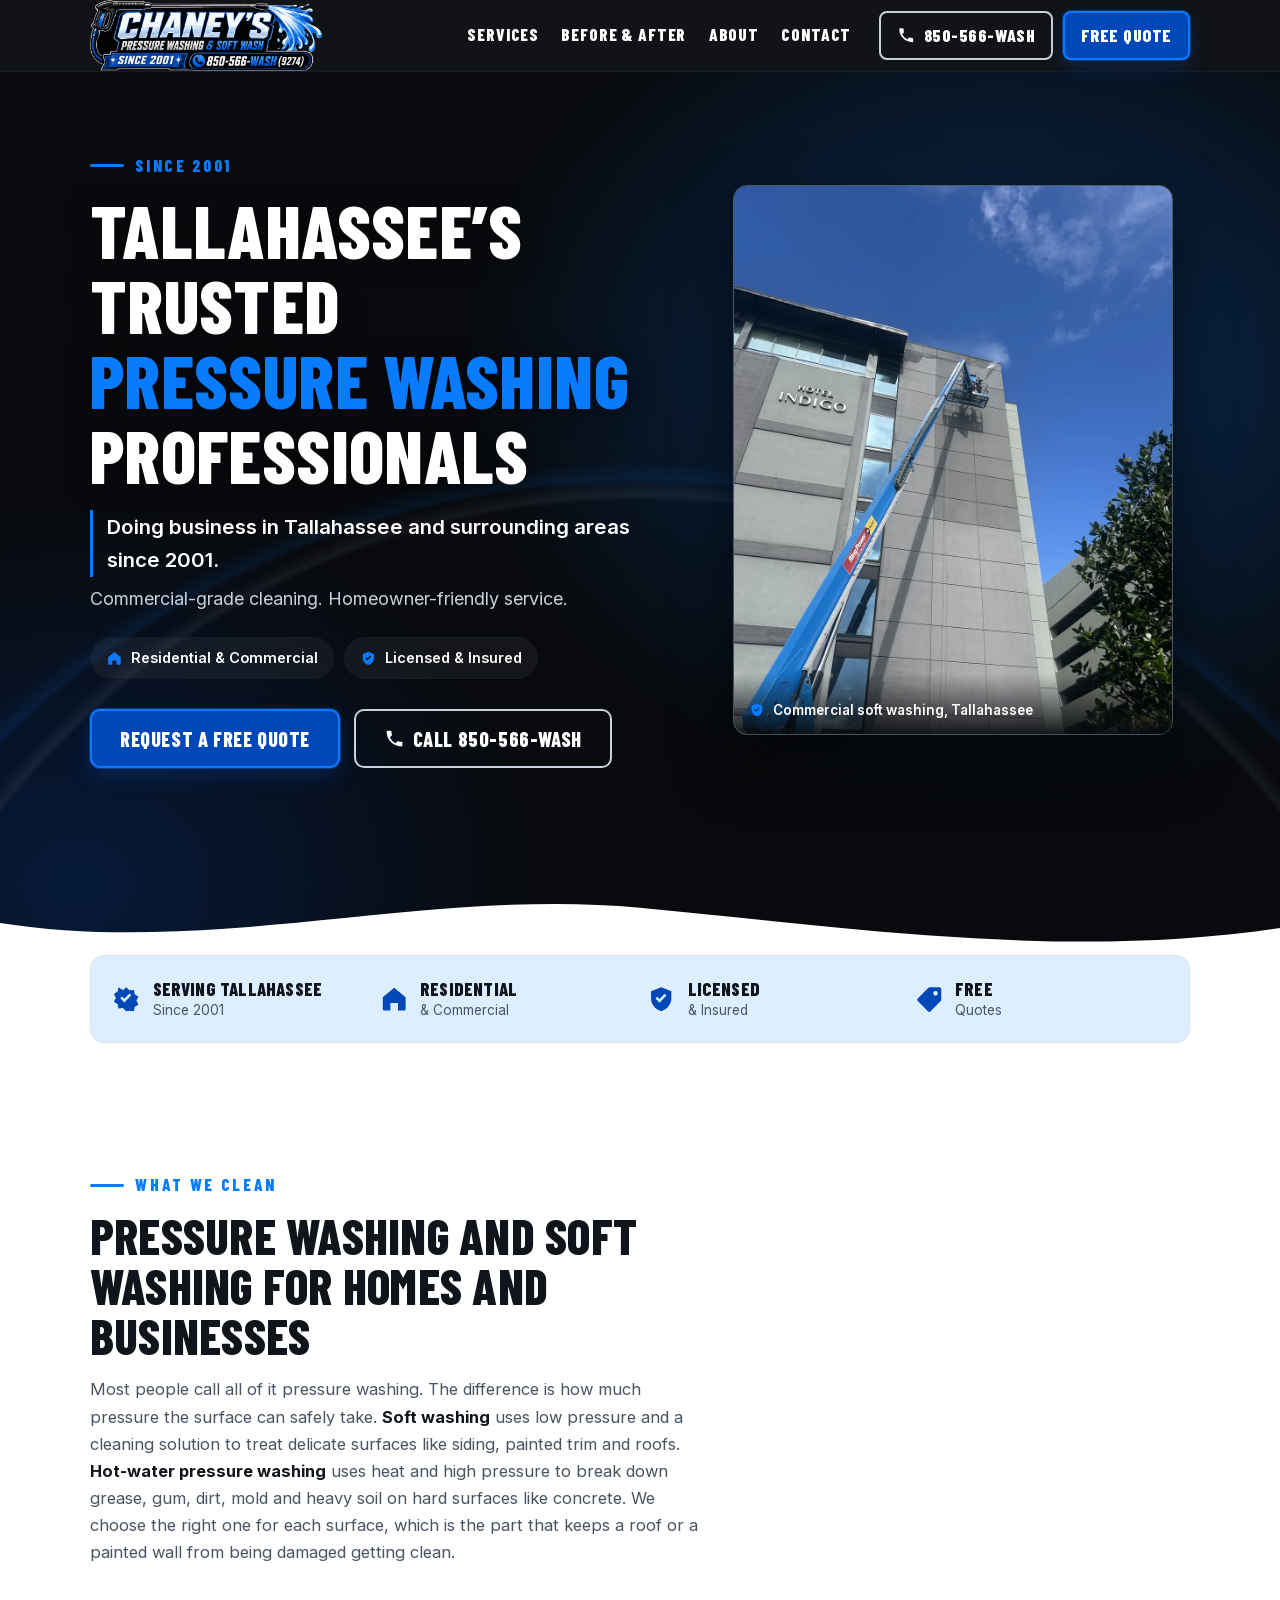
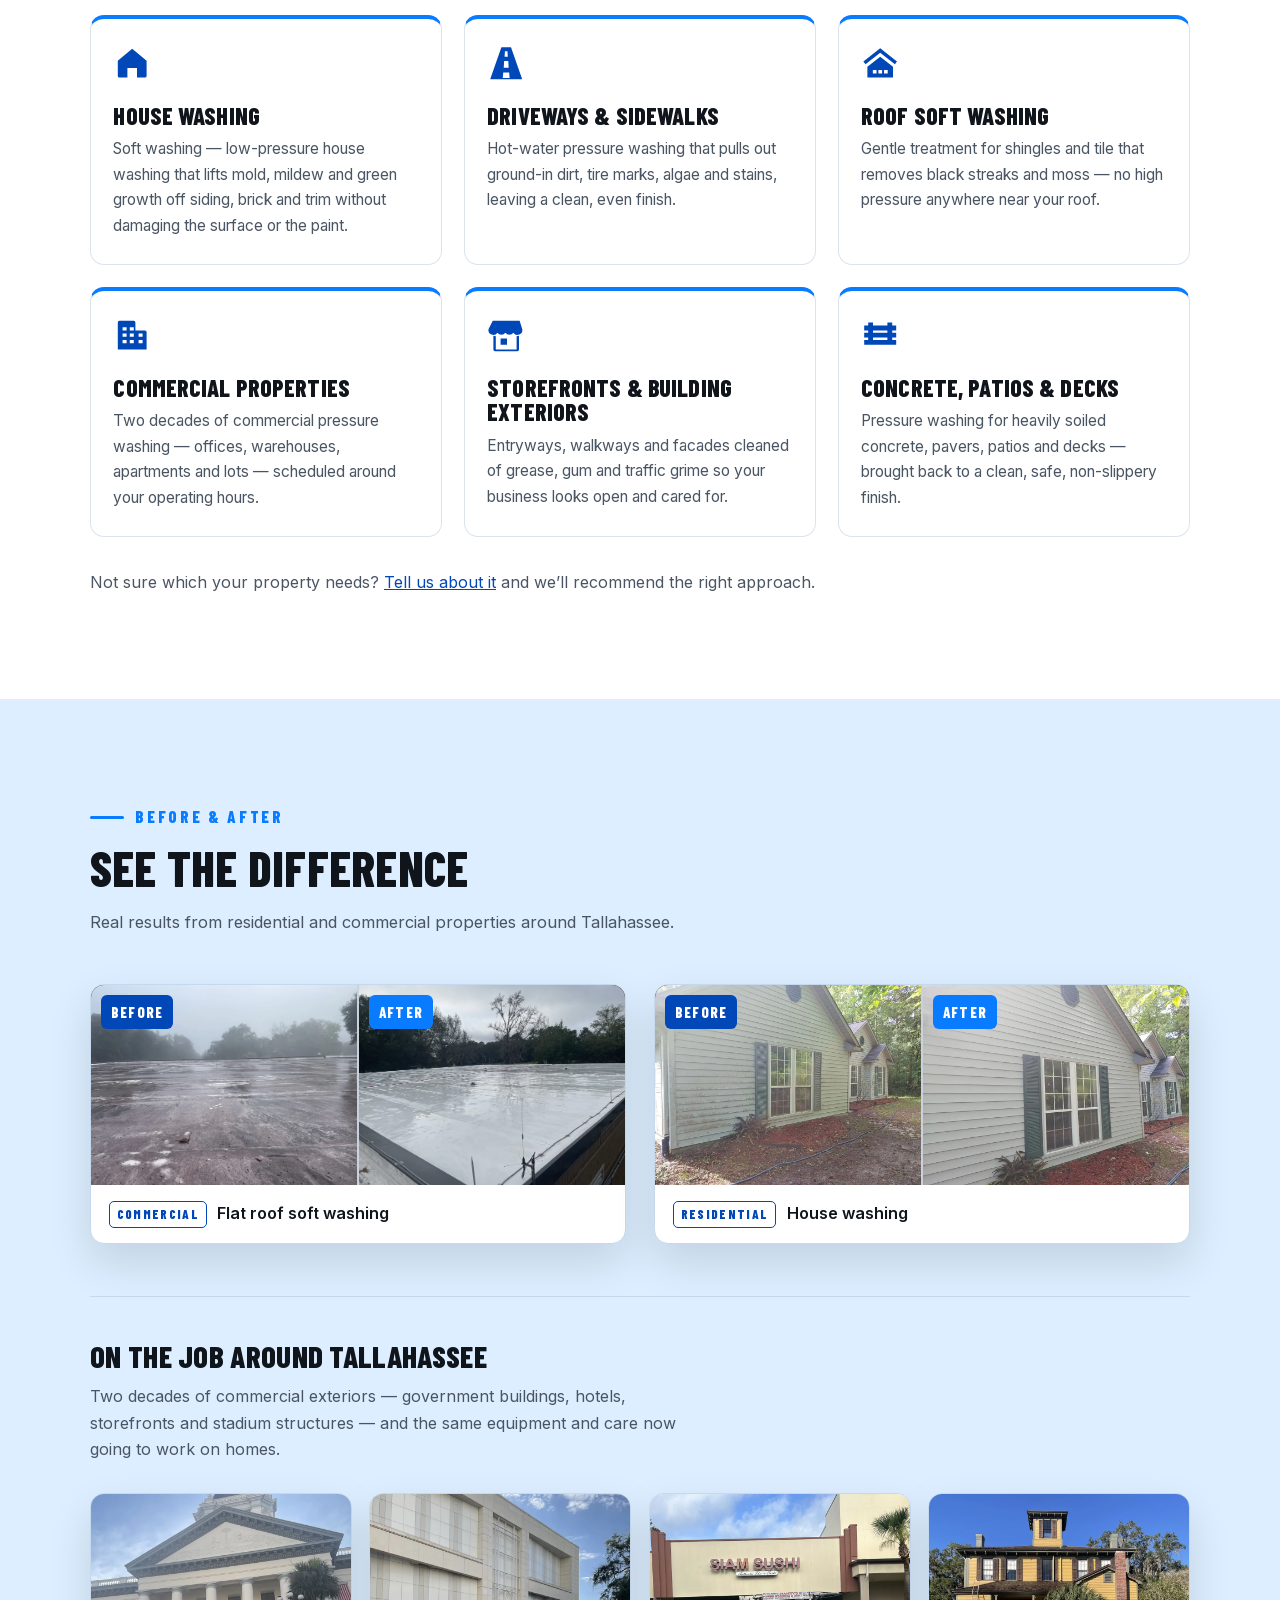
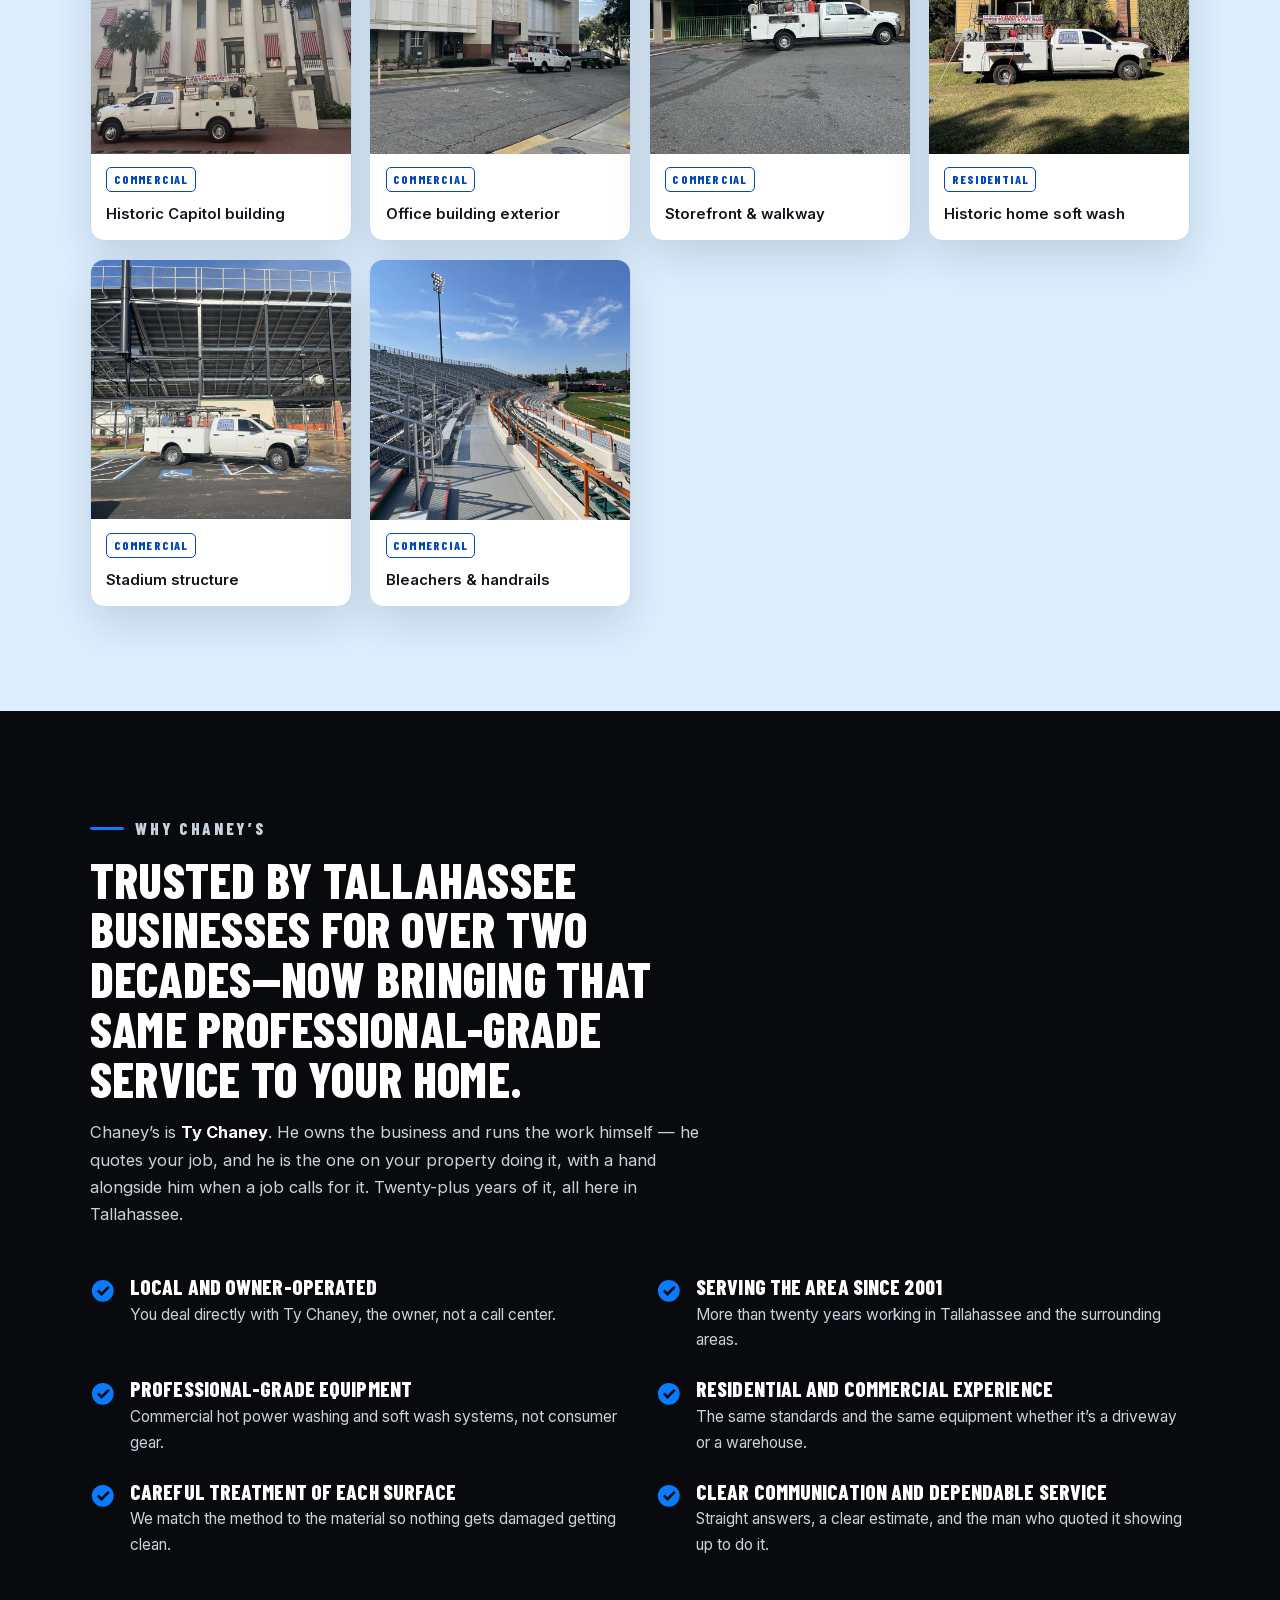
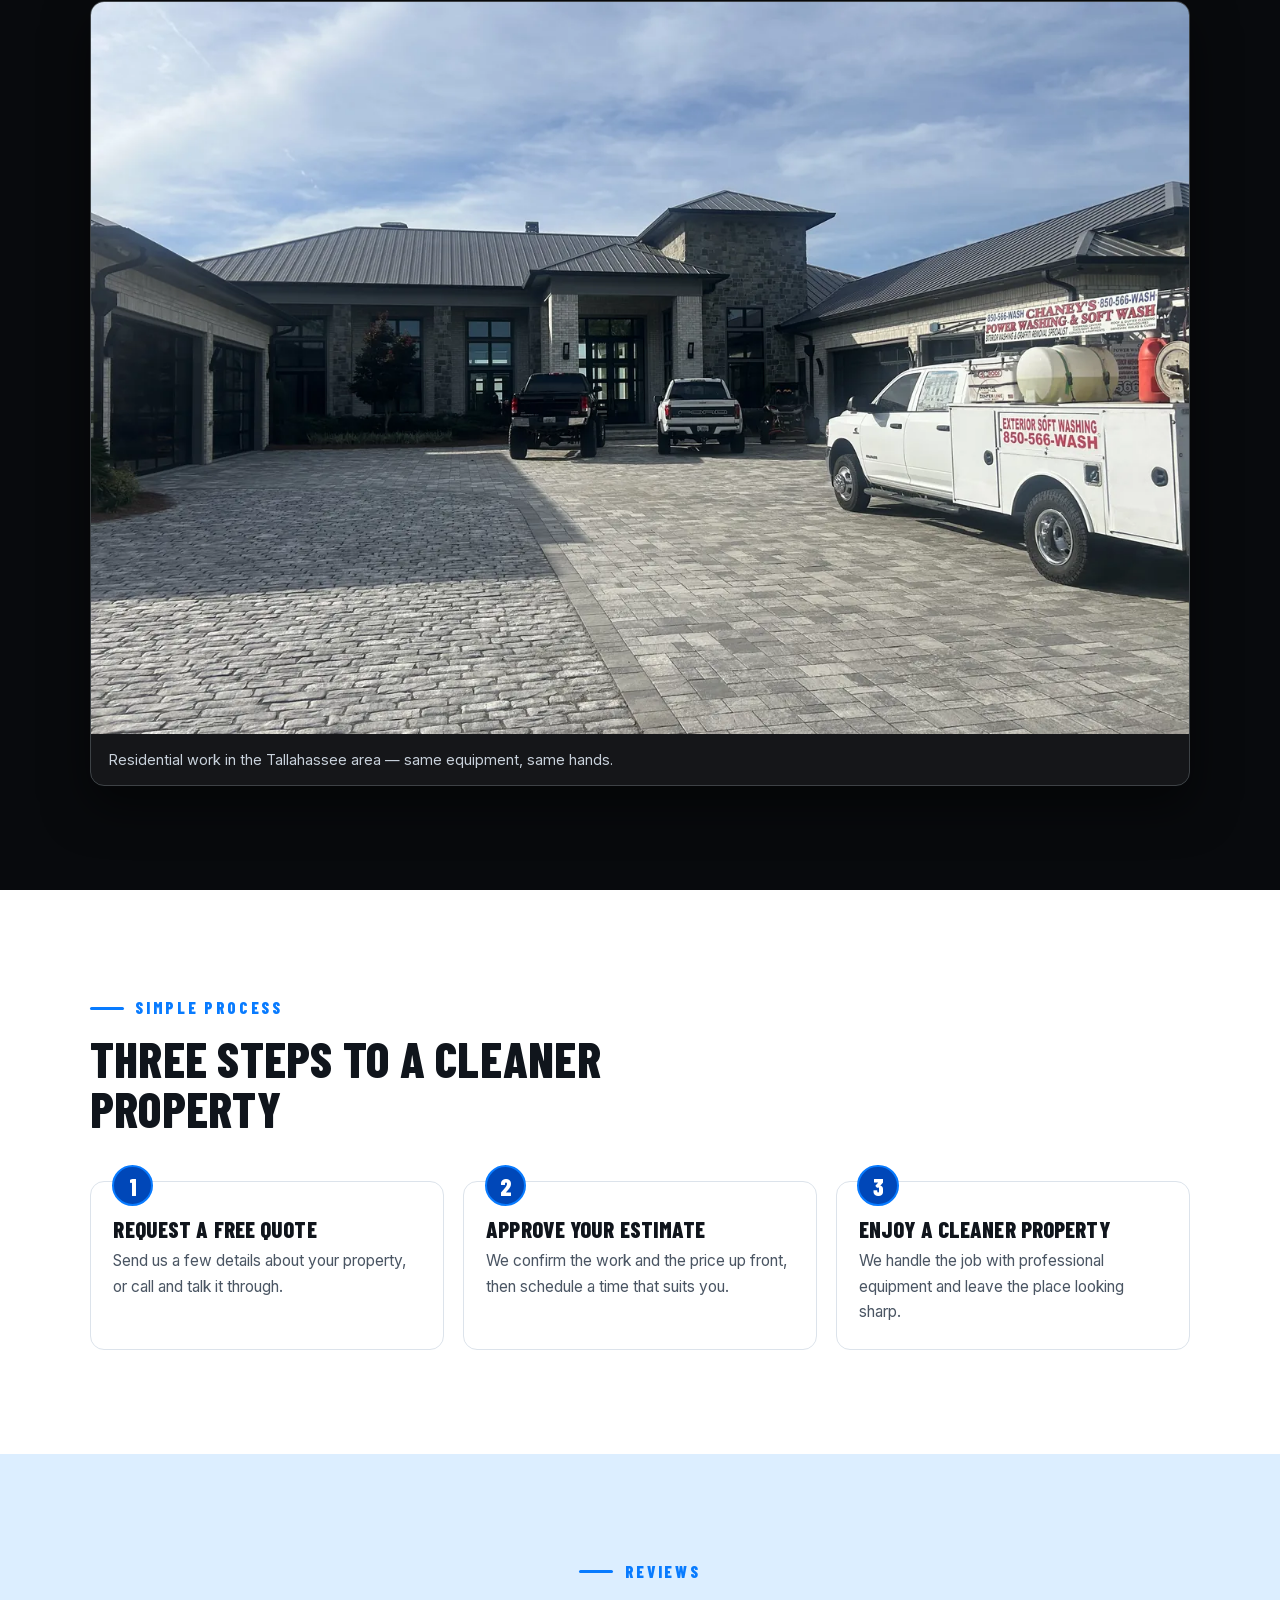
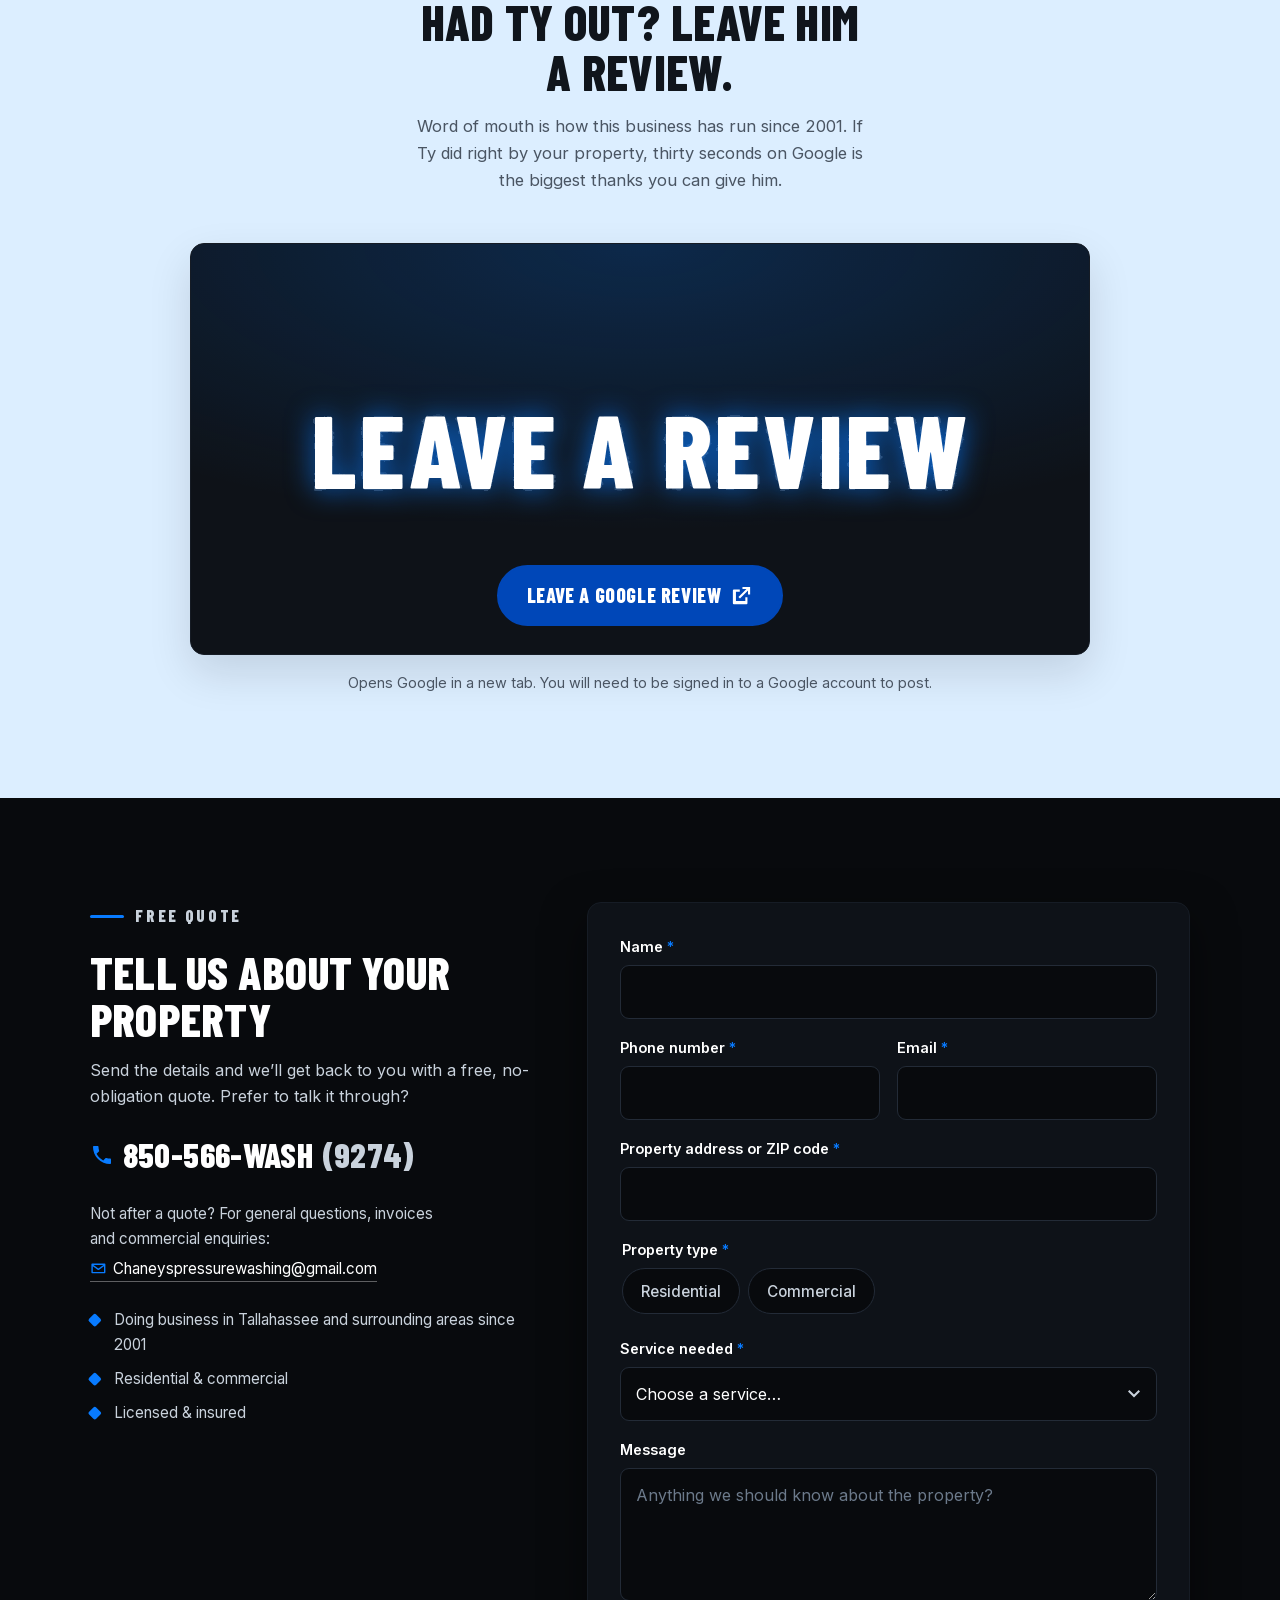
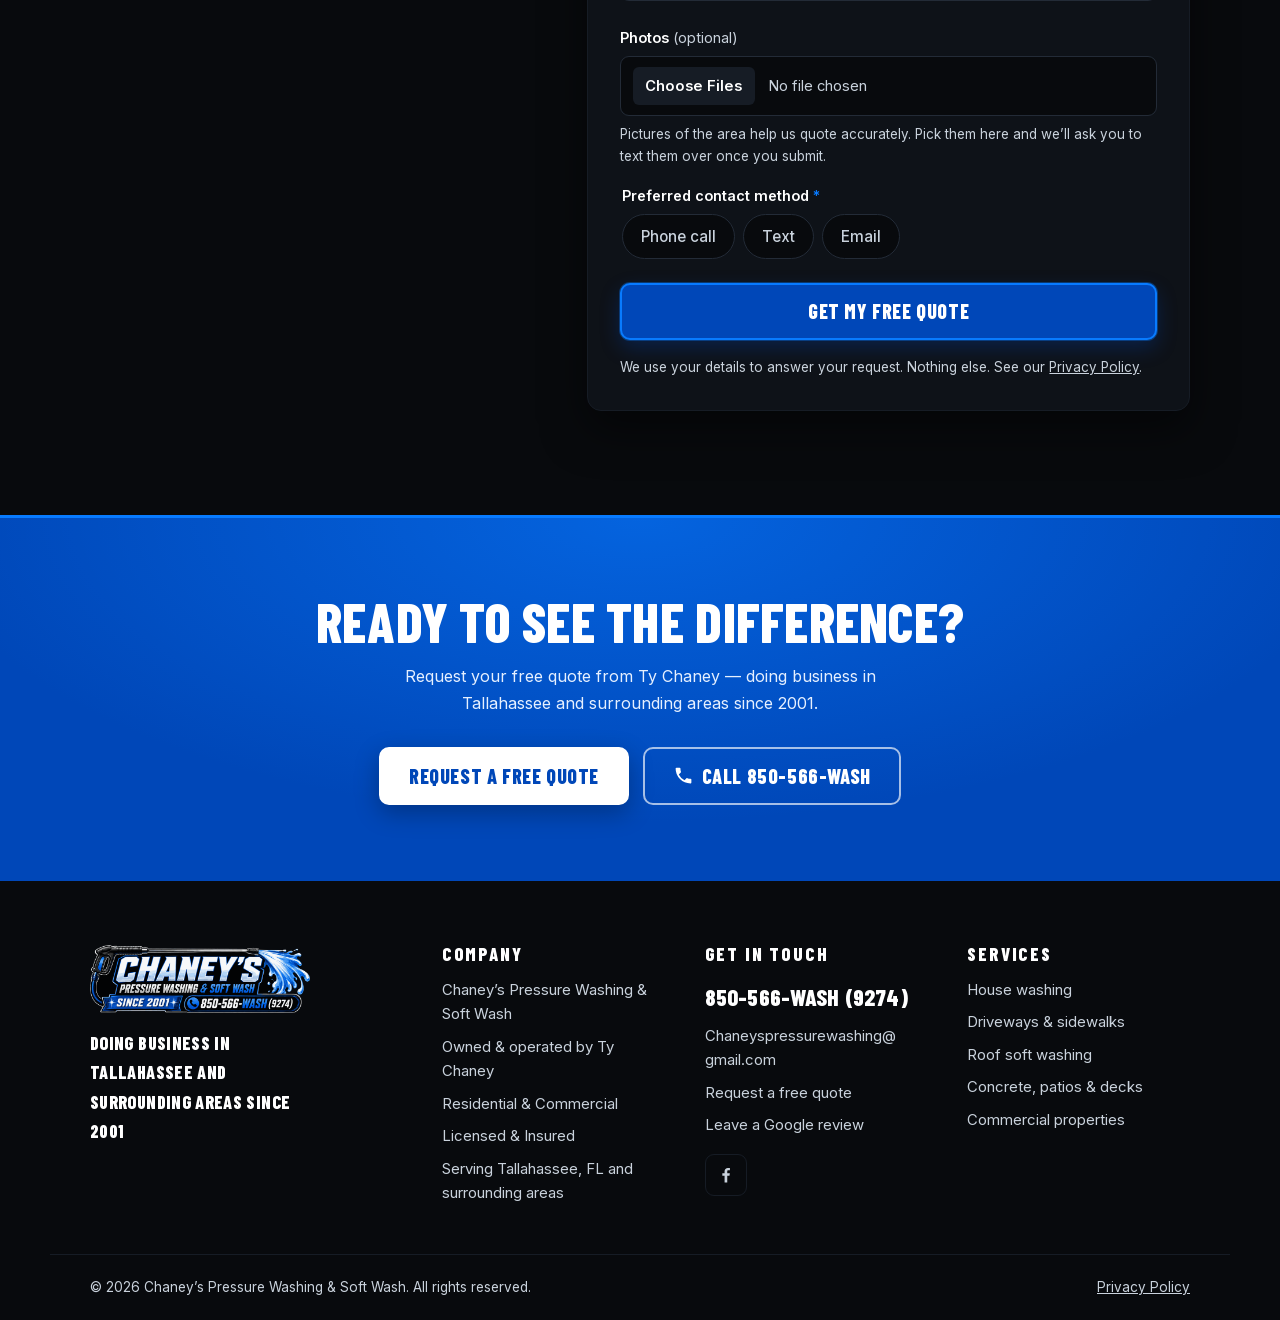
==== commit 39665ba0: "Add the house washing before & after pair Second real project in the gallery, and the first resident" ====
--- a/index.html
+++ b/index.html
@@ -253,6 +253,28 @@
         <figcaption><span class="ba-type">Commercial</span>Flat roof soft washing</figcaption>
       </figure>
 
+      <!-- Real project. Photos supplied by Chaney's; same wall, same window.
+           Sources were already 960x720 at 4:3, so nothing was cropped or scaled. -->
+      <figure class="ba-card">
+        <div class="ba-pair">
+          <div class="ba-shot">
+            <picture>
+              <source srcset="assets/img/work/house-before.webp" type="image/webp">
+              <img src="assets/img/work/house-before.jpg" alt="Before: pale lap siding on the side of a house, streaked and stained brown across the lower boards." width="960" height="720" loading="lazy" decoding="async">
+            </picture>
+            <span class="ba-tag ba-before">Before</span>
+          </div>
+          <div class="ba-shot">
+            <picture>
+              <source srcset="assets/img/work/house-after.webp" type="image/webp">
+              <img src="assets/img/work/house-after.jpg" alt="After: the same siding and shuttered window washed back to clean cream, with the staining gone." width="960" height="720" loading="lazy" decoding="async">
+            </picture>
+            <span class="ba-tag ba-after">After</span>
+          </div>
+        </div>
+        <figcaption><span class="ba-type">Residential</span>House washing</figcaption>
+      </figure>
+
       <!-- ============================ THREE MORE TILES ============================
            Hidden 2026-07-29 so the live site shows only real work. The site is now
            indexed by Google, so a tile reading "photo needed" would be cached
@@ -263,9 +285,13 @@
            else to change. Add tiles one at a time as pairs arrive — each only
            needs its own two files.
 
-             Tile 2  project-2-before.jpg  project-2-after.jpg   Residential — driveway & sidewalk
-             Tile 3  project-3-before.jpg  project-3-after.jpg   Commercial — storefront exterior
-             Tile 4  project-4-before.jpg  project-4-after.jpg   Commercial — concrete & pavement
+             project-2-before.jpg  project-2-after.jpg   Residential — driveway & sidewalk
+             project-3-before.jpg  project-3-after.jpg   Commercial — storefront exterior
+             project-4-before.jpg  project-4-after.jpg   Commercial — concrete & pavement
+
+           Two real tiles are live above (flat roof, house washing), so these are
+           the third, fourth and fifth. The slots are named by file, not position —
+           un-comment them in any order.
 
            A matched pair works best: same spot, same angle, one dirty and one clean.
            ========================================================================= -->
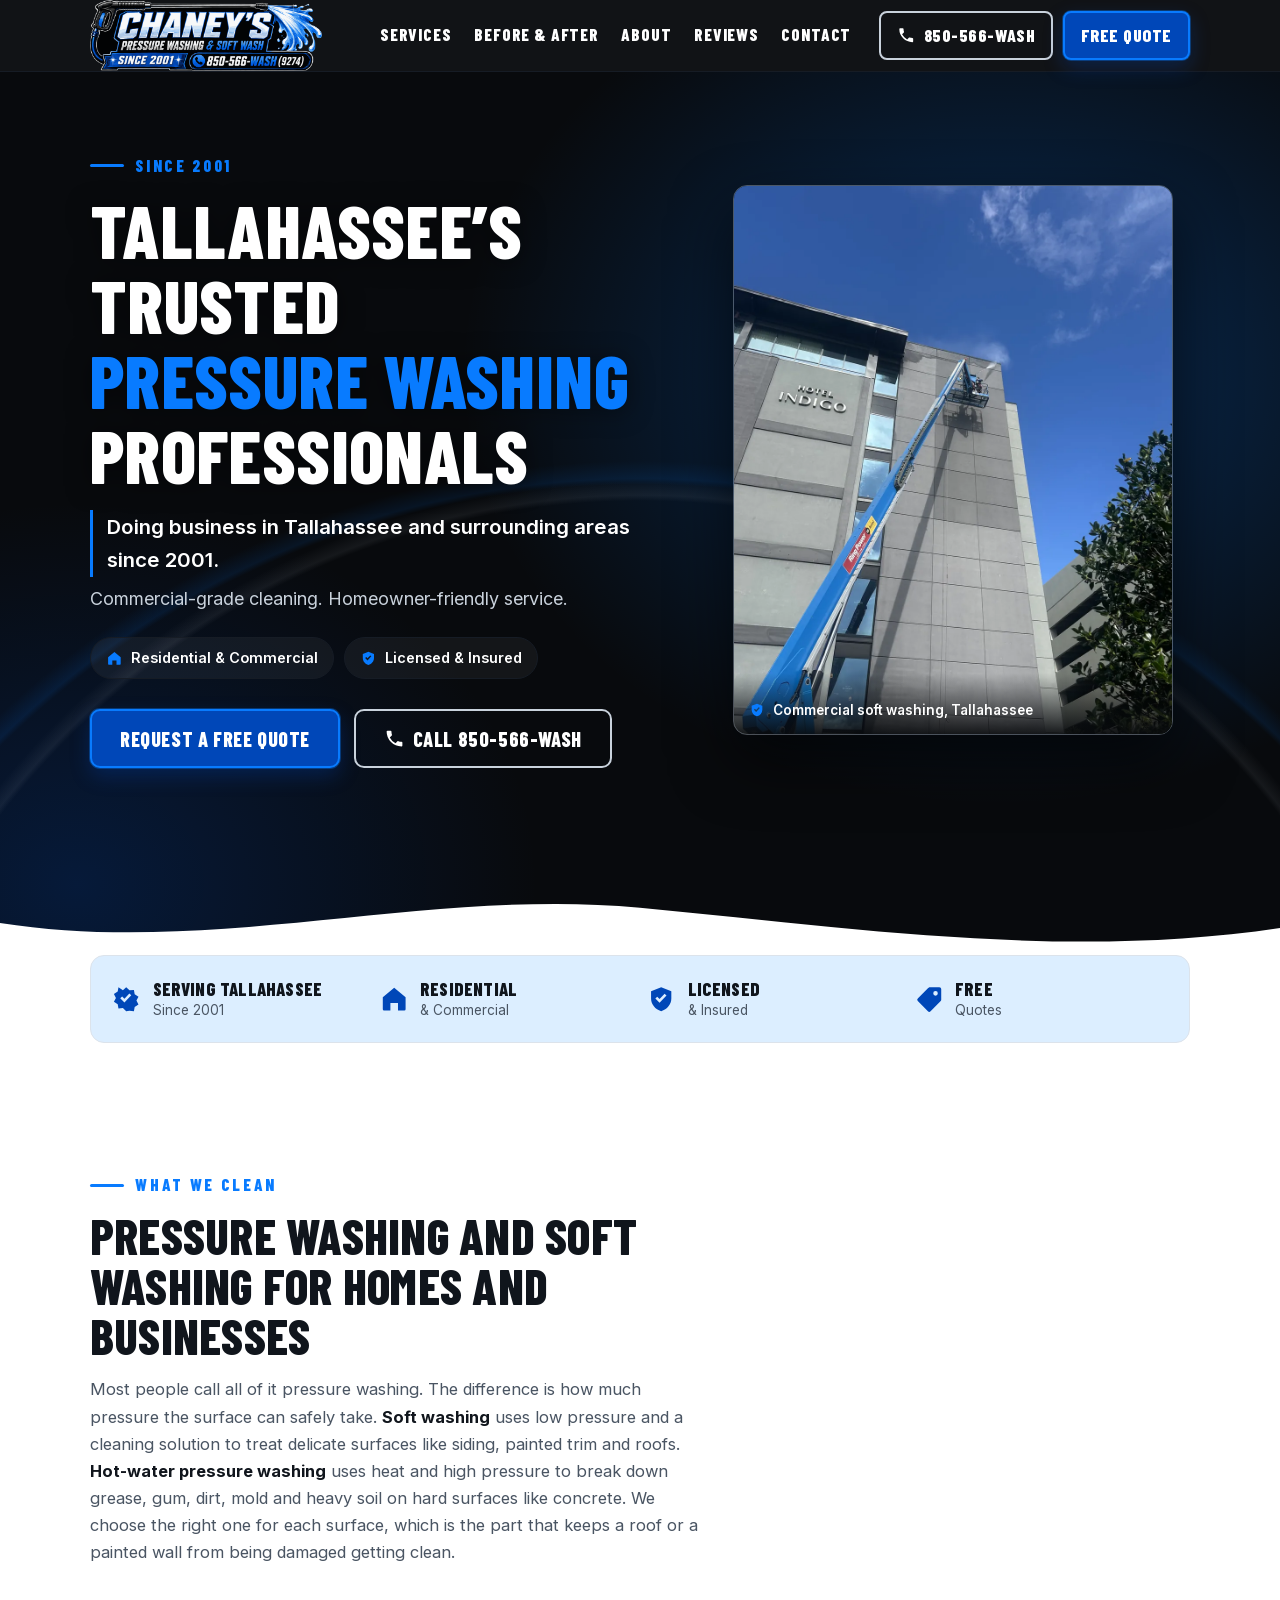
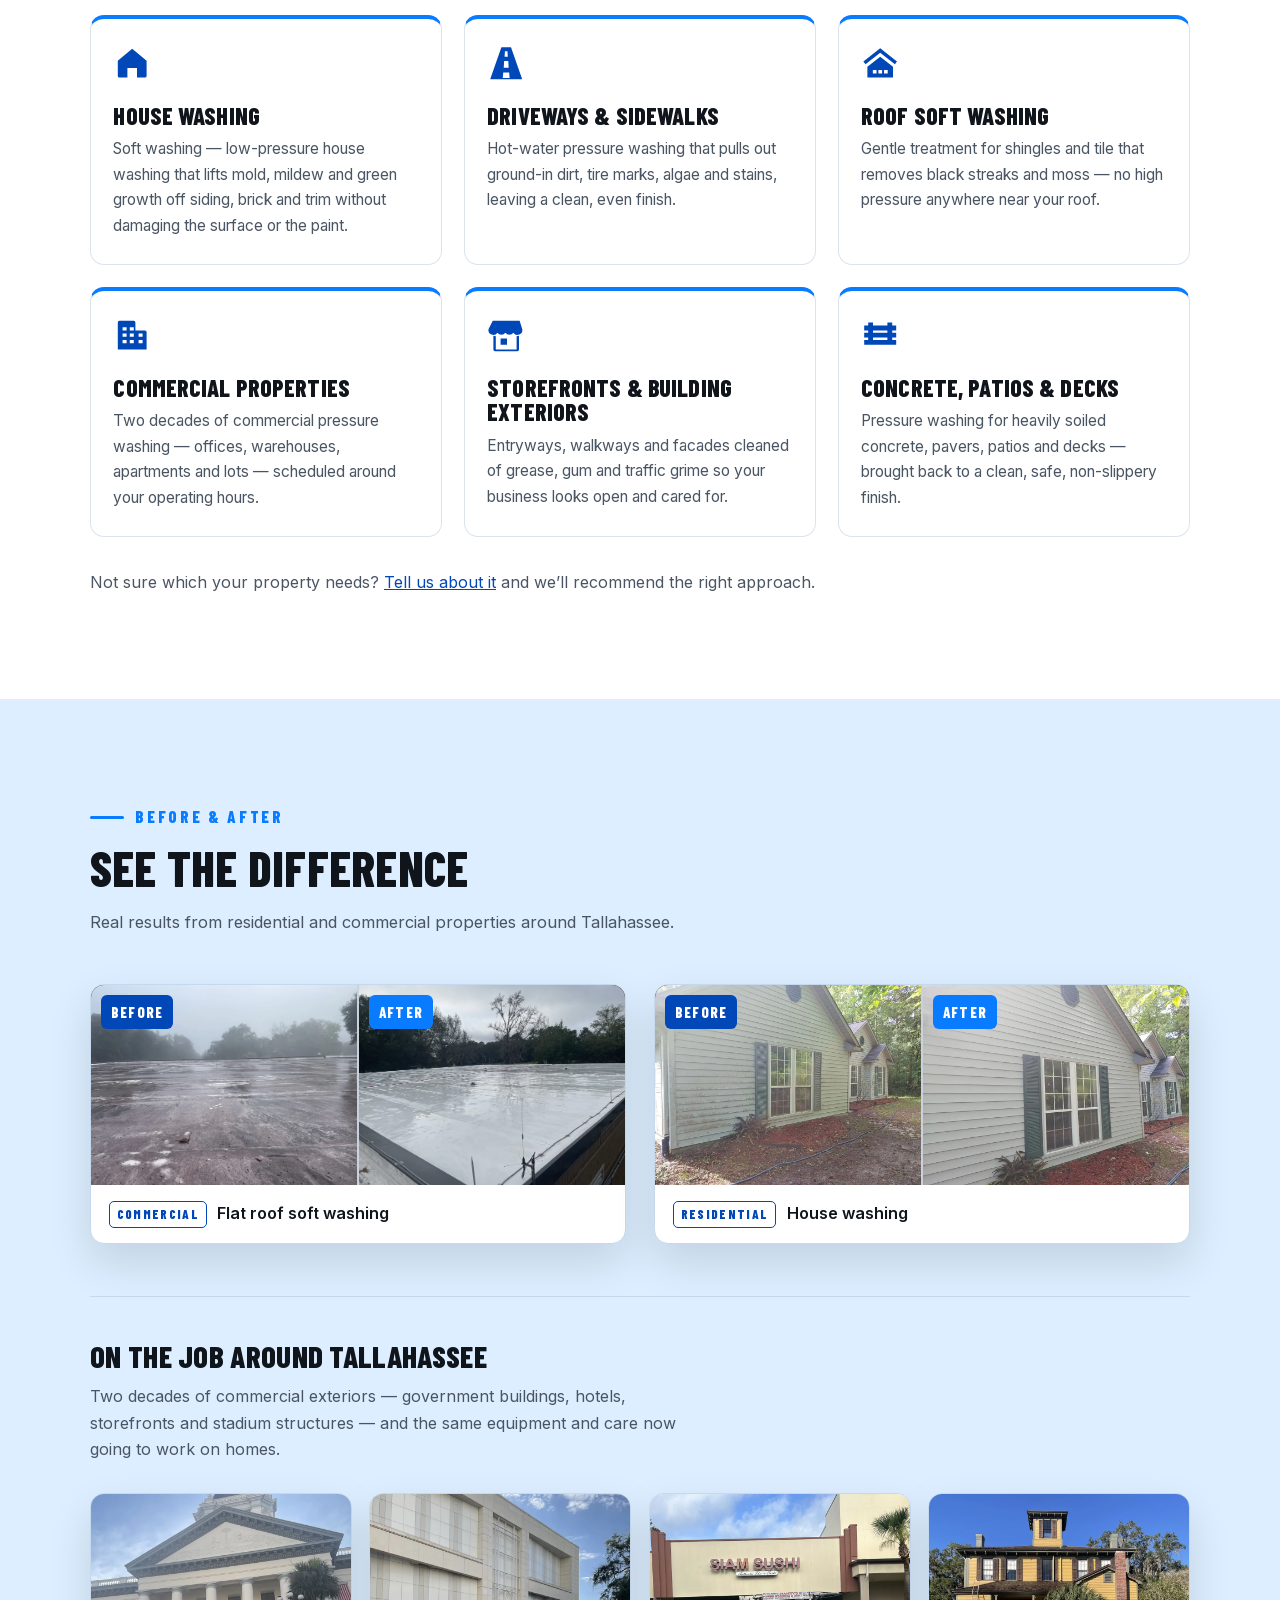
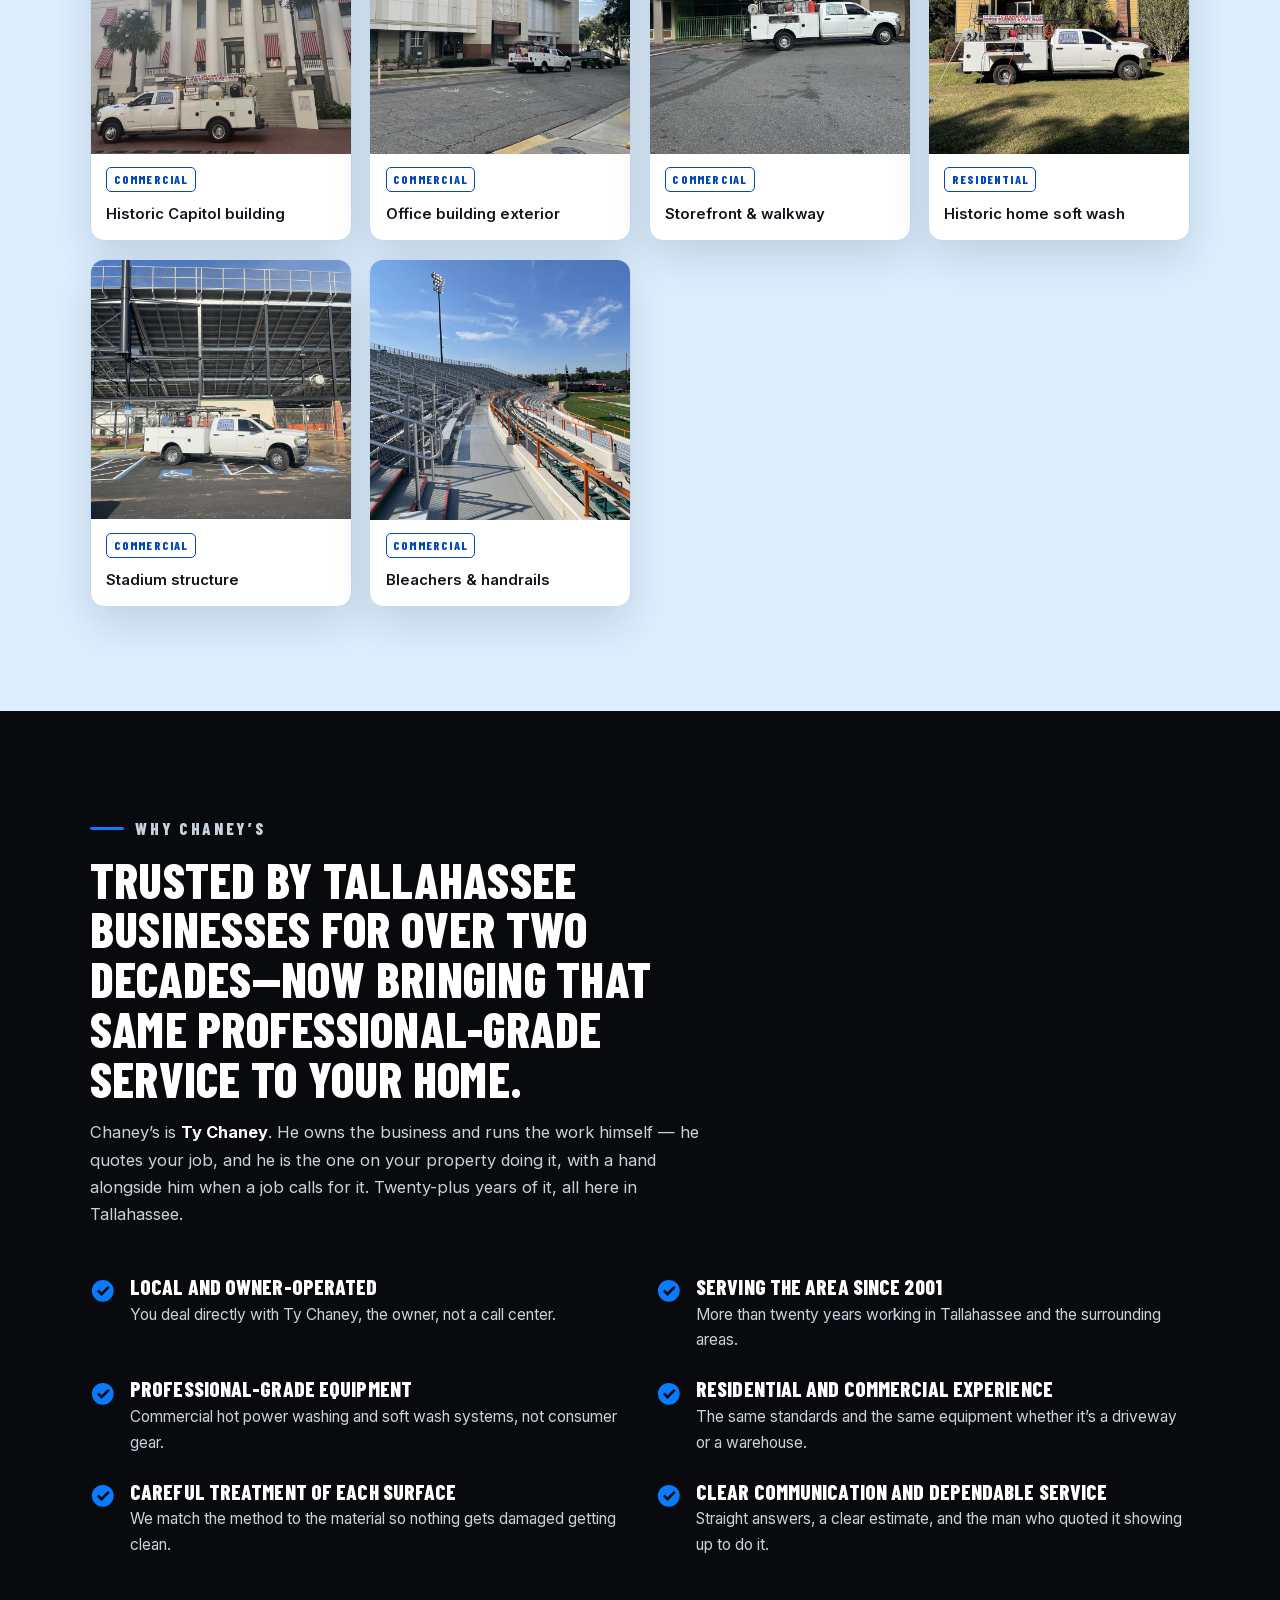
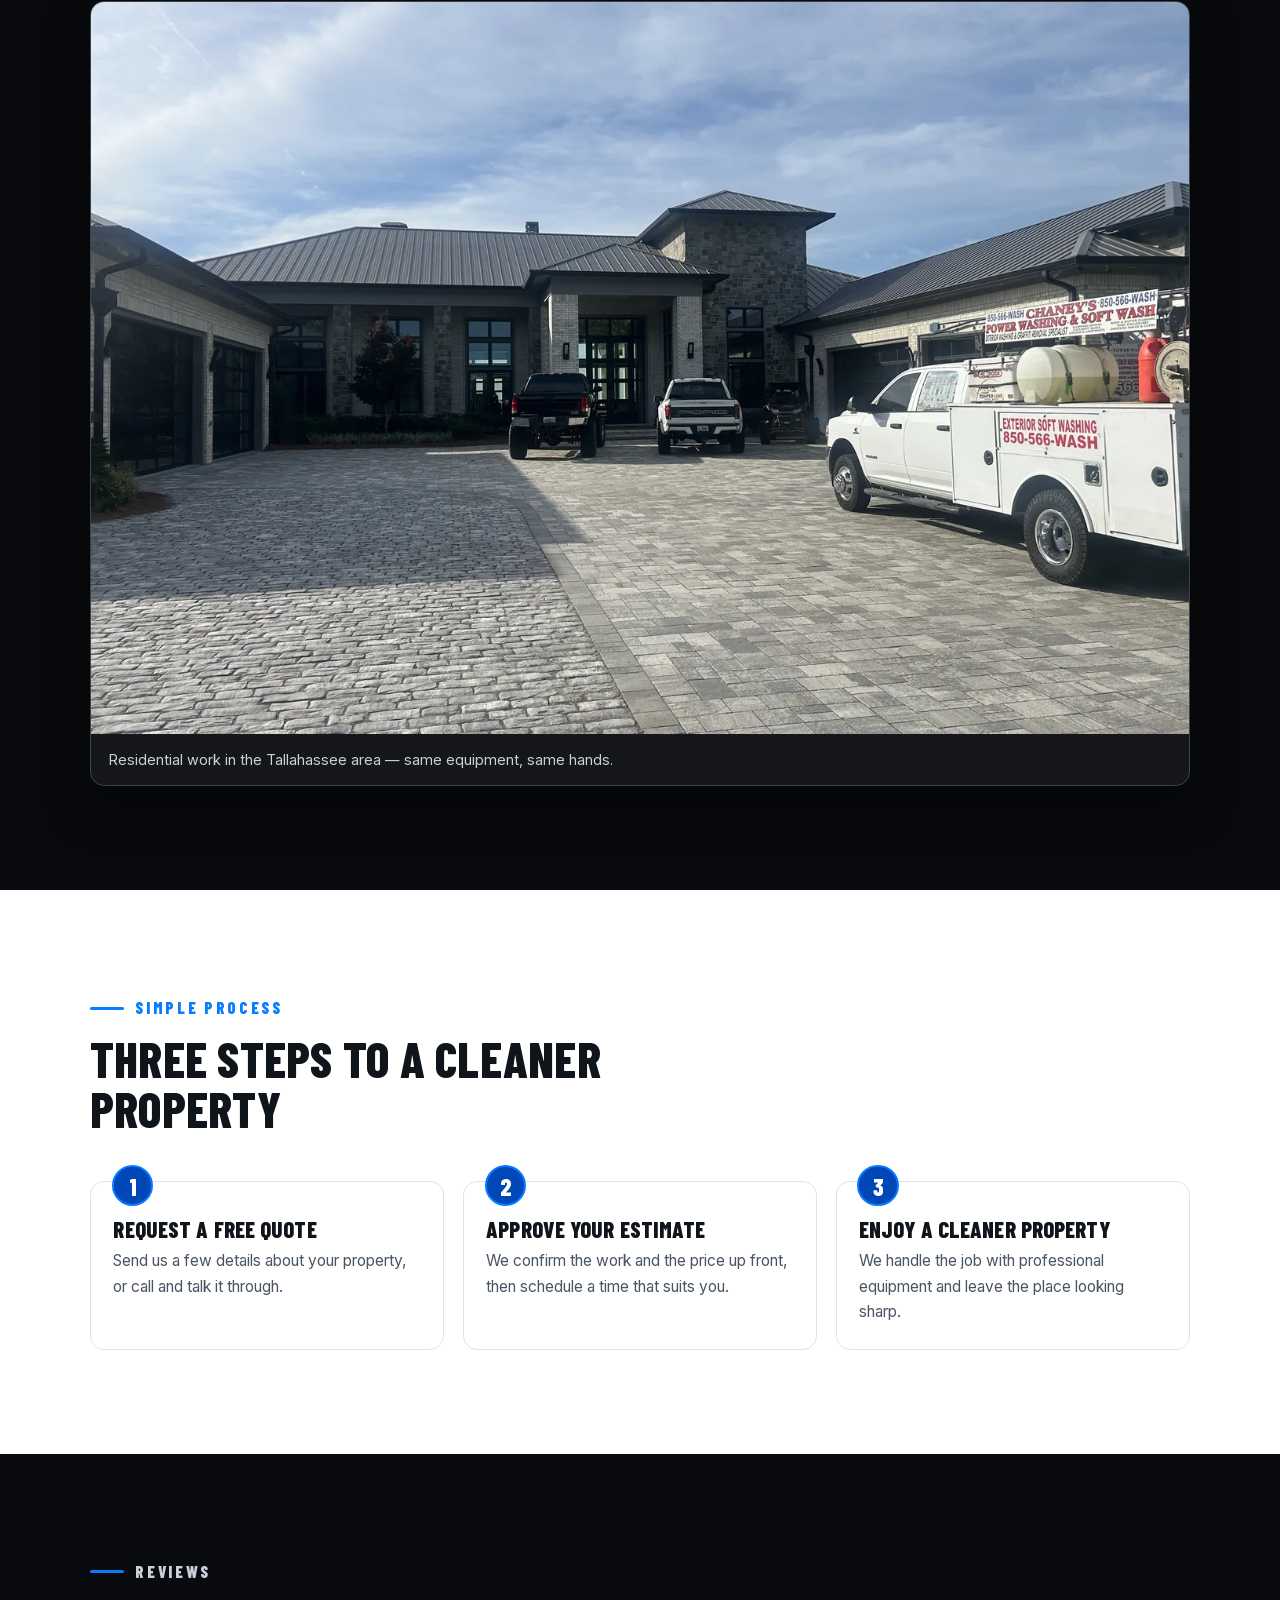
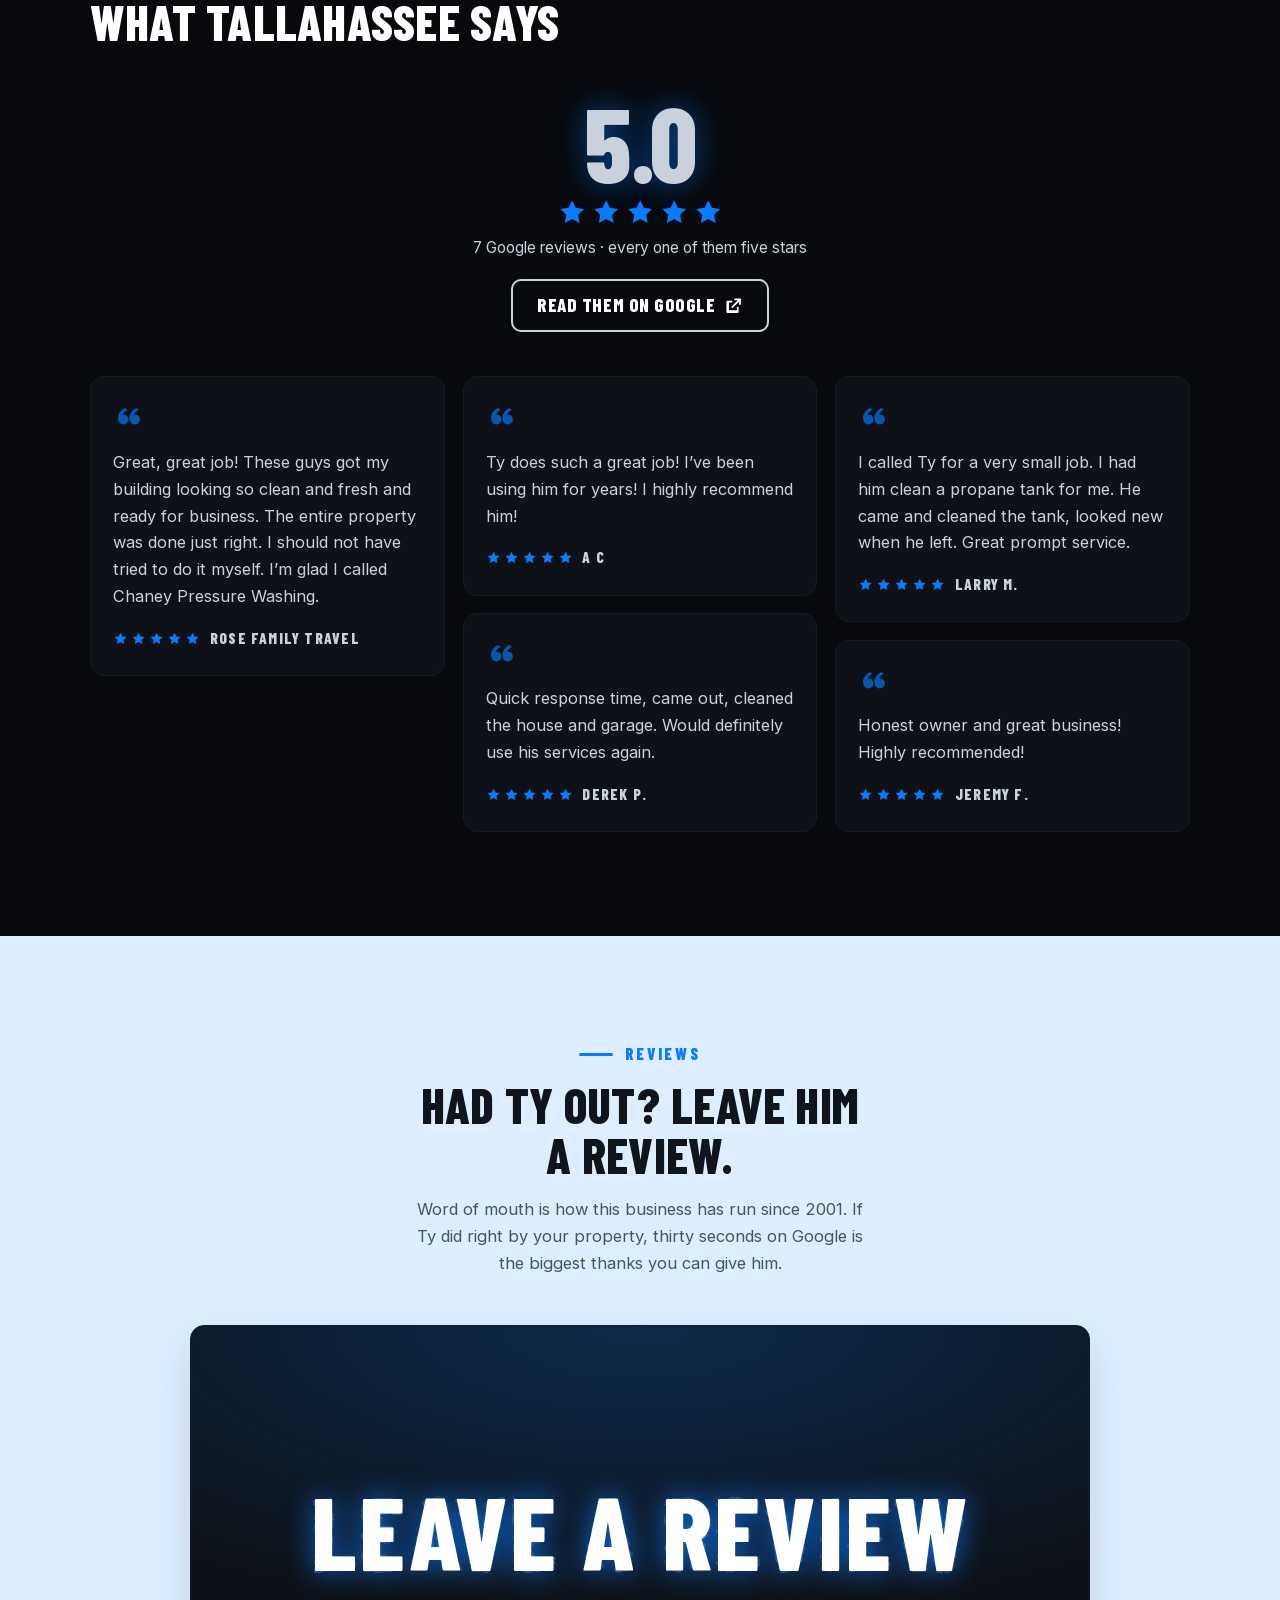
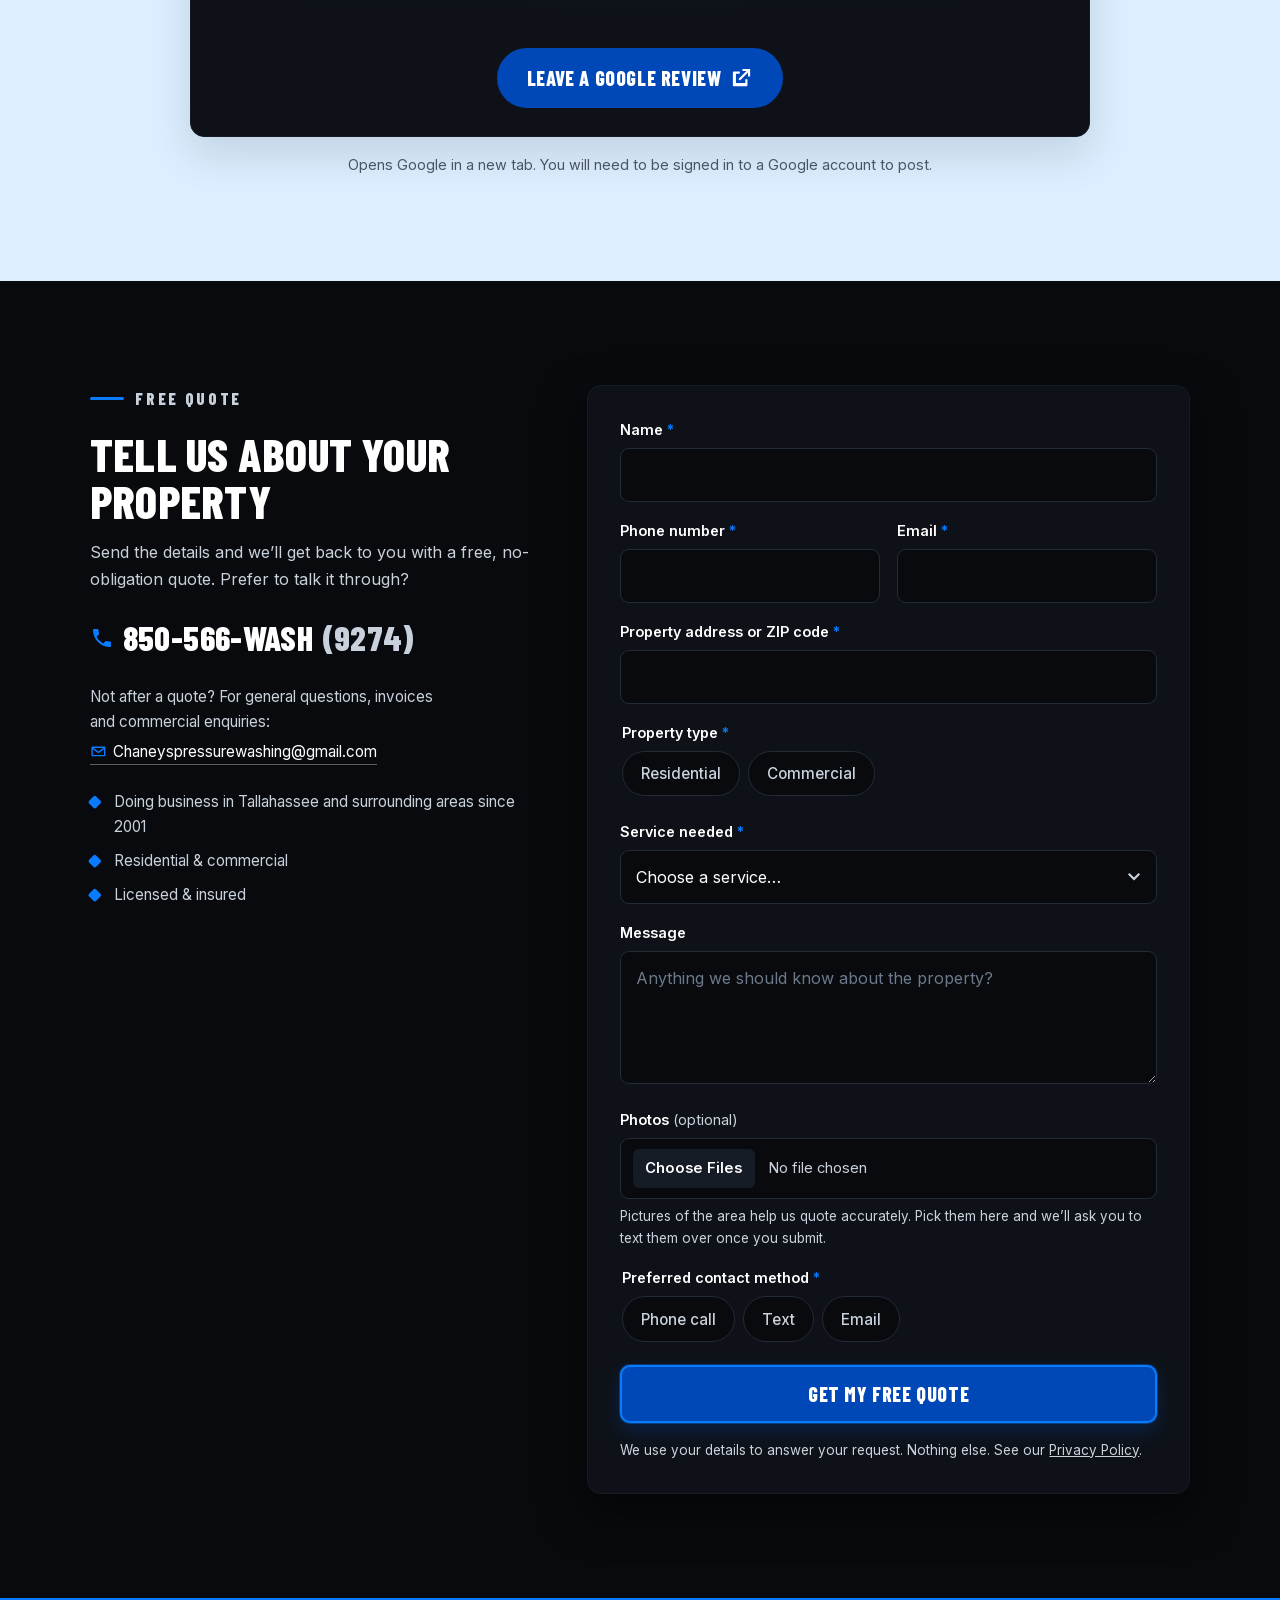
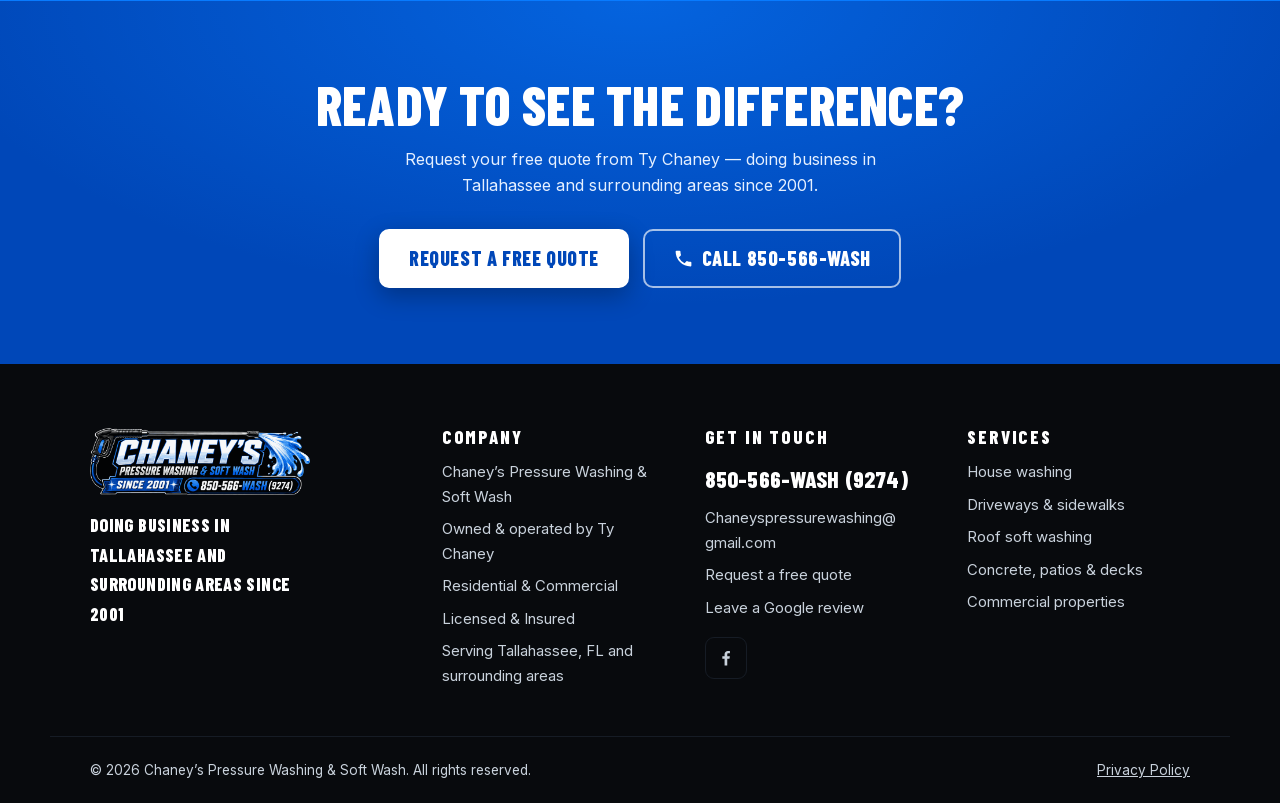
==== commit ce571451: "Put the real Google reviews on the page Seven came in at 5.0. The Reviews section has been off the p" ====
--- a/index.html
+++ b/index.html
@@ -51,7 +51,7 @@
 <!-- ?v= is a cache buster. Assets are cached hard for speed, so after editing
      styles.css or main.js, bump this number here and in privacy.html — otherwise
      returning visitors keep running the old file. -->
-<link rel="stylesheet" href="assets/css/styles.css?v=5">
+<link rel="stylesheet" href="assets/css/styles.css?v=6">
 </head>
 
 <body>
@@ -69,9 +69,7 @@
         <li><a href="#services">Services</a></li>
         <li><a href="#gallery">Before &amp; After</a></li>
         <li><a href="#about">About</a></li>
-        <!-- Reviews link removed 2026-07-29 with the Reviews section. Restore
-             both together, or this scrolls to nothing. -->
-        <!-- <li><a href="#reviews">Reviews</a></li> -->
+        <li><a href="#reviews">Reviews</a></li>
         <li><a href="#contact">Contact</a></li>
       </ul>
       <div class="nav-cta">
@@ -275,23 +273,27 @@
         <figcaption><span class="ba-type">Residential</span>House washing</figcaption>
       </figure>
 
-      <!-- ============================ THREE MORE TILES ============================
+      <!-- ============================ TWO MORE TILES ==============================
            Hidden 2026-07-29 so the live site shows only real work. The site is now
            indexed by Google, so a tile reading "photo needed" would be cached
            against Chaney's name.
 
+           The gallery is a FOUR-tile design: two columns, so four fills a clean
+           2x2. Two are live above (flat roof, house washing) and these are the
+           remaining two. Don't add a fifth without a layout change — it would sit
+           alone on its own row.
+
            TO ADD A PROJECT: drop the two photos into assets/img/gallery/ using the
            exact filenames below, then un-comment that one figure block. Nothing
-           else to change. Add tiles one at a time as pairs arrive — each only
-           needs its own two files.
+           else to change. Either order; the slots are named by file, not position.
 
              project-2-before.jpg  project-2-after.jpg   Residential — driveway & sidewalk
              project-3-before.jpg  project-3-after.jpg   Commercial — storefront exterior
-             project-4-before.jpg  project-4-after.jpg   Commercial — concrete & pavement
-
-           Two real tiles are live above (flat roof, house washing), so these are
-           the third, fourth and fifth. The slots are named by file, not position —
-           un-comment them in any order.
+
+           That pairing keeps the finished gallery balanced two residential to two
+           commercial. A concrete & pavement slot was dropped 2026-08-04 when the
+           house pair came in — it overlapped the driveway tile, and the storefront
+           shows a different kind of work.
 
            A matched pair works best: same spot, same angle, one dirty and one clean.
            ========================================================================= -->
@@ -323,20 +325,6 @@
           </div>
         </div>
         <figcaption><span class="ba-type">Commercial</span>Storefront exterior</figcaption>
-      </figure>
-
-      <figure class="ba-card">
-        <div class="ba-pair">
-          <div class="ba-shot">
-            <img src="assets/img/gallery/project-4-before.jpg" alt="Before: commercial concrete and pavement marked with dirt, grease and staining." width="1200" height="900" loading="lazy" decoding="async">
-            <span class="ba-tag ba-before">Before</span>
-          </div>
-          <div class="ba-shot">
-            <img src="assets/img/gallery/project-4-after.jpg" alt="After: the same concrete and pavement cleaned to an even finish." width="1200" height="900" loading="lazy" decoding="async">
-            <span class="ba-tag ba-after">After</span>
-          </div>
-        </div>
-        <figcaption><span class="ba-type">Commercial</span>Concrete &amp; pavement</figcaption>
       </figure>
       -->
 
@@ -473,38 +461,86 @@
 </section>
 
 <!-- ============================== REVIEWS ==============================
-     REMOVED FROM THE LIVE PAGE 2026-07-29.
-
-     Every card here was a placeholder and the Google Reviews button had no
-     profile to point at, so the whole section said nothing. The site is now
-     indexed by Google, and placeholder text gets cached against Chaney's name,
-     so it is taken out of the source rather than merely hidden.
-
-     The nav link to this section is commented out too. If you restore this
-     section, restore that link as well or the two will fall out of step.
-
-     TO BRING IT BACK once there are real, published reviews: paste the block
-     below in place of this comment, duplicate the review list item once per
-     review, and use the customer's own words with their first name and last
-     initial. Never write a review yourself.
-
-     For the "Read Our Google Reviews" button, add this inside the wrap div,
-     with the real profile URL in the href:
-       div class="center" containing an a.btn.btn-primary.btn-lg
-       linking to the Google reviews page, target="_blank" rel="noopener"
-
-     ====================== BLOCK TO RESTORE ======================
-     section.section.section-ice id="reviews"
-       div.wrap
-         header.section-head
-           p.eyebrow  span.eyebrow-rule  then the word Reviews
-           h2  What Tallahassee says
-         ul.review-grid
-           li.review
-             svg.quote-mark using #i-quote
-             p.review-text   the customer's own words
-             p.review-meta   First name, last initial
-     ============================================================== -->
+     RESTORED 2026-08-04, when 7 real Google reviews came in. Everything here
+     is transcribed verbatim from the Google listing — nobody at Chaney's or
+     working on this site wrote a word of it, and nothing was tidied up. If a
+     review reads a little rough, that is the customer's own voice and it is
+     part of why it is believable. NEVER write one.
+
+     FIVE cards, not seven. Two of the seven ratings are stars only, with no
+     written text, so there is nothing to quote. The 5.0 and the count of 7 in
+     the summary come straight from Google and cover all of them.
+
+     Names follow the site convention: first name, last initial. "A C" and
+     "ROSE Family Travel" are already how those reviewers appear on Google.
+
+     NO aggregateRating IN THE STRUCTURED DATA, deliberately. Google disallows
+     self-serving review markup on a LocalBusiness and can drop rich results
+     over it. The stars in search come from the Business Profile, which is
+     already earning them. The stars on this page are presentation only.
+
+     TO ADD A REVIEW: copy one li.review block, paste the customer's exact
+     words, and update the count in the summary. Layout is a masonry, so an
+     odd number of cards is fine — it will not leave a hole.
+     ====================================================================== -->
+<section class="section section-dark" id="reviews">
+  <div class="wrap">
+    <header class="section-head">
+      <p class="eyebrow"><span class="eyebrow-rule" aria-hidden="true"></span>Reviews</p>
+      <h2>What Tallahassee says</h2>
+    </header>
+
+    <!-- Rating summary. The stars wash in one at a time on scroll; main.js adds
+         .is-lit. Without JavaScript they are simply lit from the start. -->
+    <div class="rating-summary" id="ratingSummary">
+      <p class="rating-score">5.0</p>
+      <p class="stars stars-lg" role="img" aria-label="Rated 5.0 out of 5 stars">
+        <svg class="star" aria-hidden="true" viewBox="0 0 24 24"><use href="#i-star"/></svg>
+        <svg class="star" aria-hidden="true" viewBox="0 0 24 24"><use href="#i-star"/></svg>
+        <svg class="star" aria-hidden="true" viewBox="0 0 24 24"><use href="#i-star"/></svg>
+        <svg class="star" aria-hidden="true" viewBox="0 0 24 24"><use href="#i-star"/></svg>
+        <svg class="star" aria-hidden="true" viewBox="0 0 24 24"><use href="#i-star"/></svg>
+      </p>
+      <p class="rating-count">7 Google reviews &middot; every one of them five stars</p>
+      <a class="btn btn-ghost" href="https://search.google.com/local/reviews?placeid=ChIJ03ljkkPl7IgRjE0BMG9oFt4" target="_blank" rel="noopener">
+        Read them on Google
+        <svg class="ico" aria-hidden="true" viewBox="0 0 24 24"><use href="#i-external"/></svg>
+      </a>
+    </div>
+
+    <ul class="review-masonry">
+      <li class="review">
+        <svg class="quote-mark" aria-hidden="true" viewBox="0 0 24 24"><use href="#i-quote"/></svg>
+        <p class="review-text">Great, great job! These guys got my building looking so clean and fresh and ready for business. The entire property was done just right. I should not have tried to do it myself. I&rsquo;m glad I called Chaney Pressure Washing.</p>
+        <p class="review-meta"><span class="stars" role="img" aria-label="5 out of 5 stars"><svg class="star" aria-hidden="true" viewBox="0 0 24 24"><use href="#i-star"/></svg><svg class="star" aria-hidden="true" viewBox="0 0 24 24"><use href="#i-star"/></svg><svg class="star" aria-hidden="true" viewBox="0 0 24 24"><use href="#i-star"/></svg><svg class="star" aria-hidden="true" viewBox="0 0 24 24"><use href="#i-star"/></svg><svg class="star" aria-hidden="true" viewBox="0 0 24 24"><use href="#i-star"/></svg></span>ROSE Family Travel</p>
+      </li>
+
+      <li class="review">
+        <svg class="quote-mark" aria-hidden="true" viewBox="0 0 24 24"><use href="#i-quote"/></svg>
+        <p class="review-text">Ty does such a great job! I&rsquo;ve been using him for years! I highly recommend him!</p>
+        <p class="review-meta"><span class="stars" role="img" aria-label="5 out of 5 stars"><svg class="star" aria-hidden="true" viewBox="0 0 24 24"><use href="#i-star"/></svg><svg class="star" aria-hidden="true" viewBox="0 0 24 24"><use href="#i-star"/></svg><svg class="star" aria-hidden="true" viewBox="0 0 24 24"><use href="#i-star"/></svg><svg class="star" aria-hidden="true" viewBox="0 0 24 24"><use href="#i-star"/></svg><svg class="star" aria-hidden="true" viewBox="0 0 24 24"><use href="#i-star"/></svg></span>A C</p>
+      </li>
+
+      <li class="review">
+        <svg class="quote-mark" aria-hidden="true" viewBox="0 0 24 24"><use href="#i-quote"/></svg>
+        <p class="review-text">Quick response time, came out, cleaned the house and garage. Would definitely use his services again.</p>
+        <p class="review-meta"><span class="stars" role="img" aria-label="5 out of 5 stars"><svg class="star" aria-hidden="true" viewBox="0 0 24 24"><use href="#i-star"/></svg><svg class="star" aria-hidden="true" viewBox="0 0 24 24"><use href="#i-star"/></svg><svg class="star" aria-hidden="true" viewBox="0 0 24 24"><use href="#i-star"/></svg><svg class="star" aria-hidden="true" viewBox="0 0 24 24"><use href="#i-star"/></svg><svg class="star" aria-hidden="true" viewBox="0 0 24 24"><use href="#i-star"/></svg></span>Derek P.</p>
+      </li>
+
+      <li class="review">
+        <svg class="quote-mark" aria-hidden="true" viewBox="0 0 24 24"><use href="#i-quote"/></svg>
+        <p class="review-text">I called Ty for a very small job. I had him clean a propane tank for me. He came and cleaned the tank, looked new when he left. Great prompt service.</p>
+        <p class="review-meta"><span class="stars" role="img" aria-label="5 out of 5 stars"><svg class="star" aria-hidden="true" viewBox="0 0 24 24"><use href="#i-star"/></svg><svg class="star" aria-hidden="true" viewBox="0 0 24 24"><use href="#i-star"/></svg><svg class="star" aria-hidden="true" viewBox="0 0 24 24"><use href="#i-star"/></svg><svg class="star" aria-hidden="true" viewBox="0 0 24 24"><use href="#i-star"/></svg><svg class="star" aria-hidden="true" viewBox="0 0 24 24"><use href="#i-star"/></svg></span>Larry M.</p>
+      </li>
+
+      <li class="review">
+        <svg class="quote-mark" aria-hidden="true" viewBox="0 0 24 24"><use href="#i-quote"/></svg>
+        <p class="review-text">Honest owner and great business! Highly recommended!</p>
+        <p class="review-meta"><span class="stars" role="img" aria-label="5 out of 5 stars"><svg class="star" aria-hidden="true" viewBox="0 0 24 24"><use href="#i-star"/></svg><svg class="star" aria-hidden="true" viewBox="0 0 24 24"><use href="#i-star"/></svg><svg class="star" aria-hidden="true" viewBox="0 0 24 24"><use href="#i-star"/></svg><svg class="star" aria-hidden="true" viewBox="0 0 24 24"><use href="#i-star"/></svg><svg class="star" aria-hidden="true" viewBox="0 0 24 24"><use href="#i-star"/></svg></span>Jeremy F.</p>
+      </li>
+    </ul>
+  </div>
+</section>
 
 <!-- ============================== LEAVE A REVIEW ==============================
      The artwork is a pressure washer sweeping the words LEAVE A REVIEW clean of
@@ -868,6 +904,7 @@
     <g id="i-quote"><path d="M9.6 5.5C6.3 6.9 4 9.9 4 13.4c0 3 1.8 5.1 4.3 5.1 2.2 0 3.9-1.7 3.9-3.9 0-2.1-1.5-3.7-3.5-3.7-.4 0-.9.1-1 .1.5-1.6 2-3 3.8-3.8l-1.9-1.7Zm9 0c-3.3 1.4-5.6 4.4-5.6 7.9 0 3 1.8 5.1 4.3 5.1 2.2 0 3.9-1.7 3.9-3.9 0-2.1-1.5-3.7-3.5-3.7-.4 0-.9.1-1 .1.5-1.6 2-3 3.8-3.8l-1.9-1.7Z"/></g>
     <g id="i-external"><path d="M13 3h8v8h-2.2V6.8l-8.4 8.4-1.6-1.6 8.4-8.4H13V3ZM4 5.8h6.2V8H6.2v9.8H16v-4h2.2V20a1 1 0 0 1-1 1H4a1 1 0 0 1-1-1V6.8a1 1 0 0 1 1-1Z"/></g>
     <g id="i-mail"><path d="M3 5h18a1 1 0 0 1 1 1v12a1 1 0 0 1-1 1H3a1 1 0 0 1-1-1V6a1 1 0 0 1 1-1Zm1.9 2L12 12.1 19.1 7H4.9ZM20 8.9l-7.4 5.3a1 1 0 0 1-1.2 0L4 8.9V17h16V8.9Z"/></g>
+    <g id="i-star"><path d="M12 2.6l2.9 5.9 6.5.95-4.7 4.58 1.11 6.47L12 17.44l-5.81 3.06 1.11-6.47-4.7-4.58 6.5-.95L12 2.6Z"/></g>
     <g id="i-fb"><path d="M13.5 21v-8h2.7l.4-3.1h-3.1V7.9c0-.9.25-1.5 1.55-1.5h1.65V3.6c-.3 0-1.3-.1-2.4-.1-2.4 0-4 1.45-4 4.1v2.3H7.6V13h2.7v8h3.2Z"/></g>
     <g id="i-ig"><path d="M12 2.2c-2.7 0-3 0-4.1.06-1 .05-1.75.22-2.37.46a4.8 4.8 0 0 0-1.73 1.13A4.8 4.8 0 0 0 2.67 5.6c-.24.62-.4 1.33-.46 2.37C2.16 9 2.15 9.3 2.15 12s0 3 .06 4.1c.05 1 .22 1.75.46 2.37a4.8 4.8 0 0 0 1.13 1.73c.5.5 1.03.83 1.73 1.13.62.24 1.33.4 2.37.46 1.1.05 1.4.06 4.1.06s3 0 4.1-.06c1-.05 1.75-.22 2.37-.46a5 5 0 0 0 2.86-2.86c.24-.62.4-1.33.46-2.37.05-1.1.06-1.4.06-4.1s0-3-.06-4.1c-.05-1-.22-1.75-.46-2.37a4.8 4.8 0 0 0-1.13-1.73 4.8 4.8 0 0 0-1.73-1.13c-.62-.24-1.33-.4-2.37-.46-1.1-.05-1.4-.06-4.1-.06Zm0 1.8c2.67 0 2.98.01 4.03.06.97.04 1.5.2 1.85.34.47.18.8.4 1.15.74.35.35.56.68.74 1.15.14.35.3.88.34 1.85.05 1.05.06 1.36.06 4.03s-.01 2.98-.06 4.03c-.4.97-.2 1.5-.34 1.85-.18.47-.4.8-.74 1.15-.35.35-.68.56-1.15.74-.35.14-.88.3-1.85.34-1.05.05-1.36.06-4.03.06s-2.98-.01-4.03-.06c-.97-.04-1.5-.2-1.85-.34a3.1 3.1 0 0 1-1.15-.74 3.1 3.1 0 0 1-.74-1.15c-.14-.35-.3-.88-.34-1.85C3.96 14.98 3.95 14.67 3.95 12s.01-2.98.06-4.03c.04-.97.2-1.5.34-1.85.18-.47.4-.8.74-1.15.35-.35.68-.56 1.15-.74.35-.14.88-.3 1.85-.34C9.02 4.01 9.33 4 12 4Zm0 3.06a4.94 4.94 0 1 0 0 9.88 4.94 4.94 0 0 0 0-9.88Zm0 8.15a3.21 3.21 0 1 1 0-6.42 3.21 3.21 0 0 1 0 6.42Zm6.3-8.35a1.16 1.16 0 1 1-2.31 0 1.16 1.16 0 0 1 2.31 0Z"/></g>
   </defs>
@@ -922,6 +959,6 @@
 }
 </script>
 
-<script src="assets/js/main.js?v=5" defer></script>
+<script src="assets/js/main.js?v=6" defer></script>
 </body>
 </html>
--- a/assets/css/styles.css
+++ b/assets/css/styles.css
@@ -438,20 +438,75 @@
 .step h3 { font-size: 1.42rem; margin: .35rem 0 .4rem; }
 .step p { color: var(--ink-mid); font-size: .97rem; }
 
-/* ---------- Reviews ---------- */
-.review-grid { display: grid; gap: 1.1rem; }
+/* ---------- Reviews ----------
+   Cards sit on the dark section, and the count of real reviews is whatever it
+   is — five today. So this is a MASONRY (CSS multi-column), not a grid: an odd
+   number of cards flows naturally instead of stranding one alone on a row, and
+   the wildly different review lengths pack without leaving holes. Adding or
+   removing a review needs no layout change. */
+.rating-summary {
+  display: flex; flex-direction: column; align-items: center; text-align: center;
+  gap: .5rem; margin-bottom: clamp(2rem, 5vw, 2.75rem);
+}
+.rating-score {
+  font-family: var(--font-head); font-weight: 800; line-height: .9;
+  font-size: clamp(4rem, 13vw, 6.5rem); color: var(--white);
+  text-shadow: 0 0 30px rgba(8,123,255,.5);
+}
+.rating-count { color: var(--chrome); font-size: .98rem; }
+.rating-summary .btn { margin-top: .6rem; }
+
+.stars { display: inline-flex; gap: .18em; }
+.star { width: 1em; height: 1em; fill: var(--electric); flex: none; }
+.stars-lg { font-size: 1.9rem; gap: .12em; }
+
+/* Stars wash in one at a time. Resting state is LIT, so no JavaScript means a
+   fully lit rating rather than a blank row — main.js adds .is-dim to arm it. */
+.stars-lg .star { opacity: 1; transform: none; }
+.rating-summary.is-dim .stars-lg .star { opacity: .18; transform: scale(.72); }
+.rating-summary.is-lit .stars-lg .star {
+  animation: starPop .45s cubic-bezier(.2,1.5,.4,1) forwards;
+}
+.rating-summary.is-lit .stars-lg .star:nth-child(1) { animation-delay: .05s; }
+.rating-summary.is-lit .stars-lg .star:nth-child(2) { animation-delay: .17s; }
+.rating-summary.is-lit .stars-lg .star:nth-child(3) { animation-delay: .29s; }
+.rating-summary.is-lit .stars-lg .star:nth-child(4) { animation-delay: .41s; }
+.rating-summary.is-lit .stars-lg .star:nth-child(5) { animation-delay: .53s; }
+@keyframes starPop {
+  from { opacity: .18; transform: scale(.72); }
+  60%  { opacity: 1; transform: scale(1.18); }
+  to   { opacity: 1; transform: scale(1); }
+}
+
+.review-masonry { columns: 1; column-gap: 1.1rem; }
 .review {
-  background: var(--white); border: 1px solid #C4D8EE; border-radius: var(--radius);
-  padding: 1.5rem 1.4rem;
-}
-.review.is-placeholder { border-style: dashed; background: rgba(255,255,255,.55); }
-.quote-mark { width: 1.9rem; height: 1.9rem; fill: var(--electric); opacity: .55; margin-bottom: .6rem; }
-.review-text { font-size: 1.02rem; color: var(--ink-mid); }
+  break-inside: avoid; -webkit-column-break-inside: avoid;
+  margin-bottom: 1.1rem;
+  position: relative; overflow: hidden;
+  background: var(--jet-2); border: 1px solid var(--jet-3);
+  border-radius: var(--radius); padding: 1.5rem 1.4rem;
+  transition: border-color .25s ease, transform .25s ease;
+}
+.review:hover { border-color: var(--electric); transform: translateY(-3px); }
+
+/* A sheen crossing the card on hover — light catching a surface that has just
+   been washed. Decorative only, and it never intercepts the pointer. */
+.review::after {
+  content: ''; position: absolute; inset: 0; pointer-events: none;
+  background: linear-gradient(105deg, transparent 35%, rgba(220,238,255,.16) 50%, transparent 65%);
+  transform: translateX(-120%);
+  transition: transform .7s ease;
+}
+.review:hover::after { transform: translateX(120%); }
+
+.quote-mark { width: 1.9rem; height: 1.9rem; fill: var(--electric); opacity: .65; margin-bottom: .6rem; }
+.review-text { font-size: 1.02rem; color: var(--chrome); }
 .review-meta {
-  margin-top: .9rem; font-family: var(--font-head); font-size: .95rem;
-  letter-spacing: .08em; text-transform: uppercase; color: var(--deep);
-}
-#reviews .center { margin-top: 2rem; }
+  display: flex; align-items: center; gap: .6rem; flex-wrap: wrap;
+  margin-top: 1rem; font-family: var(--font-head); font-size: .95rem;
+  letter-spacing: .08em; text-transform: uppercase; color: var(--white);
+}
+.review-meta .stars { font-size: .95rem; }
 
 /* =========================================================================
    QUOTE FORM
@@ -671,6 +726,12 @@
    duration, and because the animation fills forwards that lands on the clean
    end state — but state it outright rather than leaning on a side effect. */
 @media (prefers-reduced-motion: reduce) {
+  /* Stars stay lit and still. The global rule already collapses the duration,
+     but say it outright rather than leaning on a side effect. */
+  .rating-summary.is-dim .stars-lg .star,
+  .rating-summary.is-lit .stars-lg .star { opacity: 1; transform: none; animation: none; }
+  .review::after { display: none; }
+
   .wash-art.is-armed .wash-mask-rect,
   .wash-art.is-armed .wash-wand,
   .wash-art.is-washing .wash-mask-rect,
@@ -730,14 +791,15 @@
    ========================================================================= */
 @media (min-width: 560px) {
   .field-row { grid-template-columns: 1fr 1fr; }
-  .card-grid, .review-grid, .steps, .gallery { grid-template-columns: repeat(2, 1fr); }
+  .card-grid, .steps, .gallery { grid-template-columns: repeat(2, 1fr); }
+  .review-masonry { columns: 2; }
   .why-grid { grid-template-columns: repeat(2, 1fr); gap: 1.6rem 2rem; }
 }
 
 @media (min-width: 780px) {
   .trust-grid { grid-template-columns: repeat(4, 1fr); padding: 1.4rem 1.25rem; }
   .steps { grid-template-columns: repeat(3, 1fr); }
-  .review-grid { grid-template-columns: repeat(3, 1fr); }
+  .review-masonry { columns: 3; }
   .hero-inner { grid-template-columns: 1.1fr .9fr; align-items: center; }
   .hero-emblem { width: min(100%, 460px); }
   .footer-inner { grid-template-columns: 1.4fr 1fr 1fr 1fr; gap: 2.5rem; }
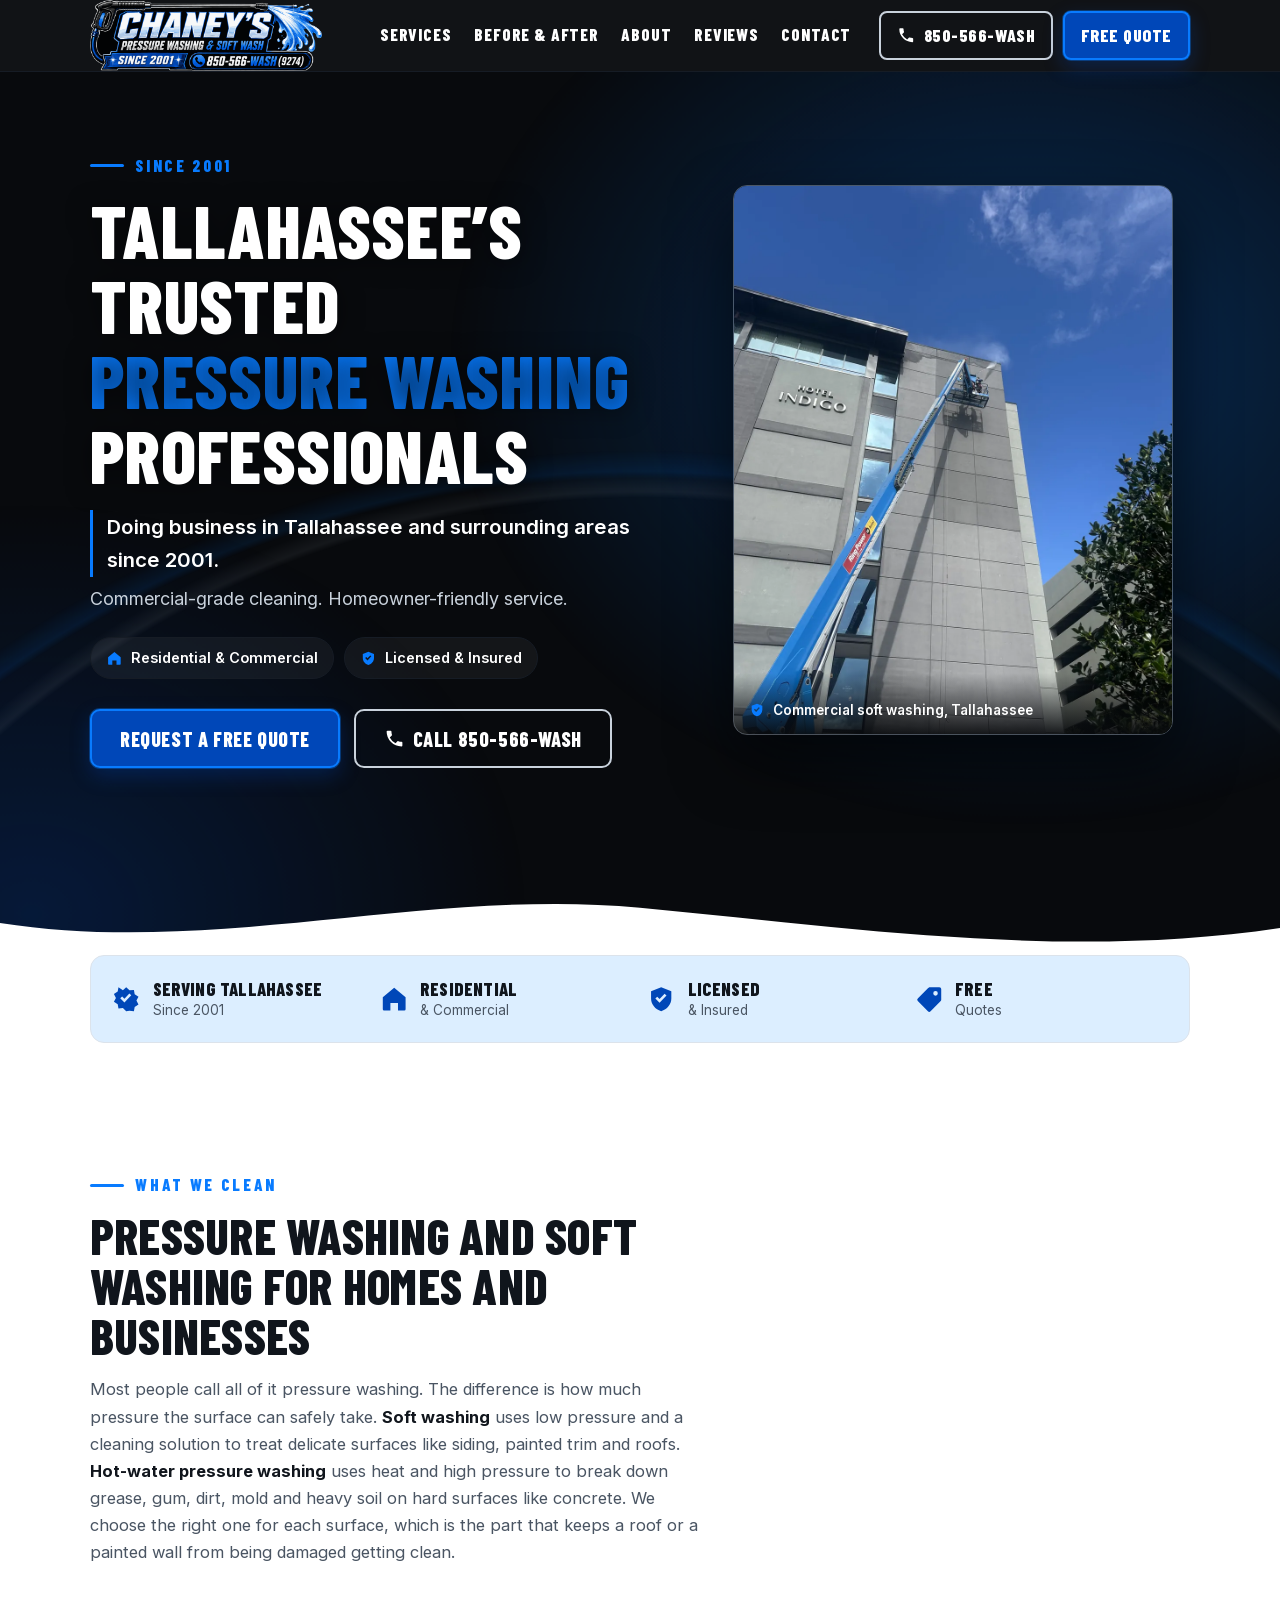
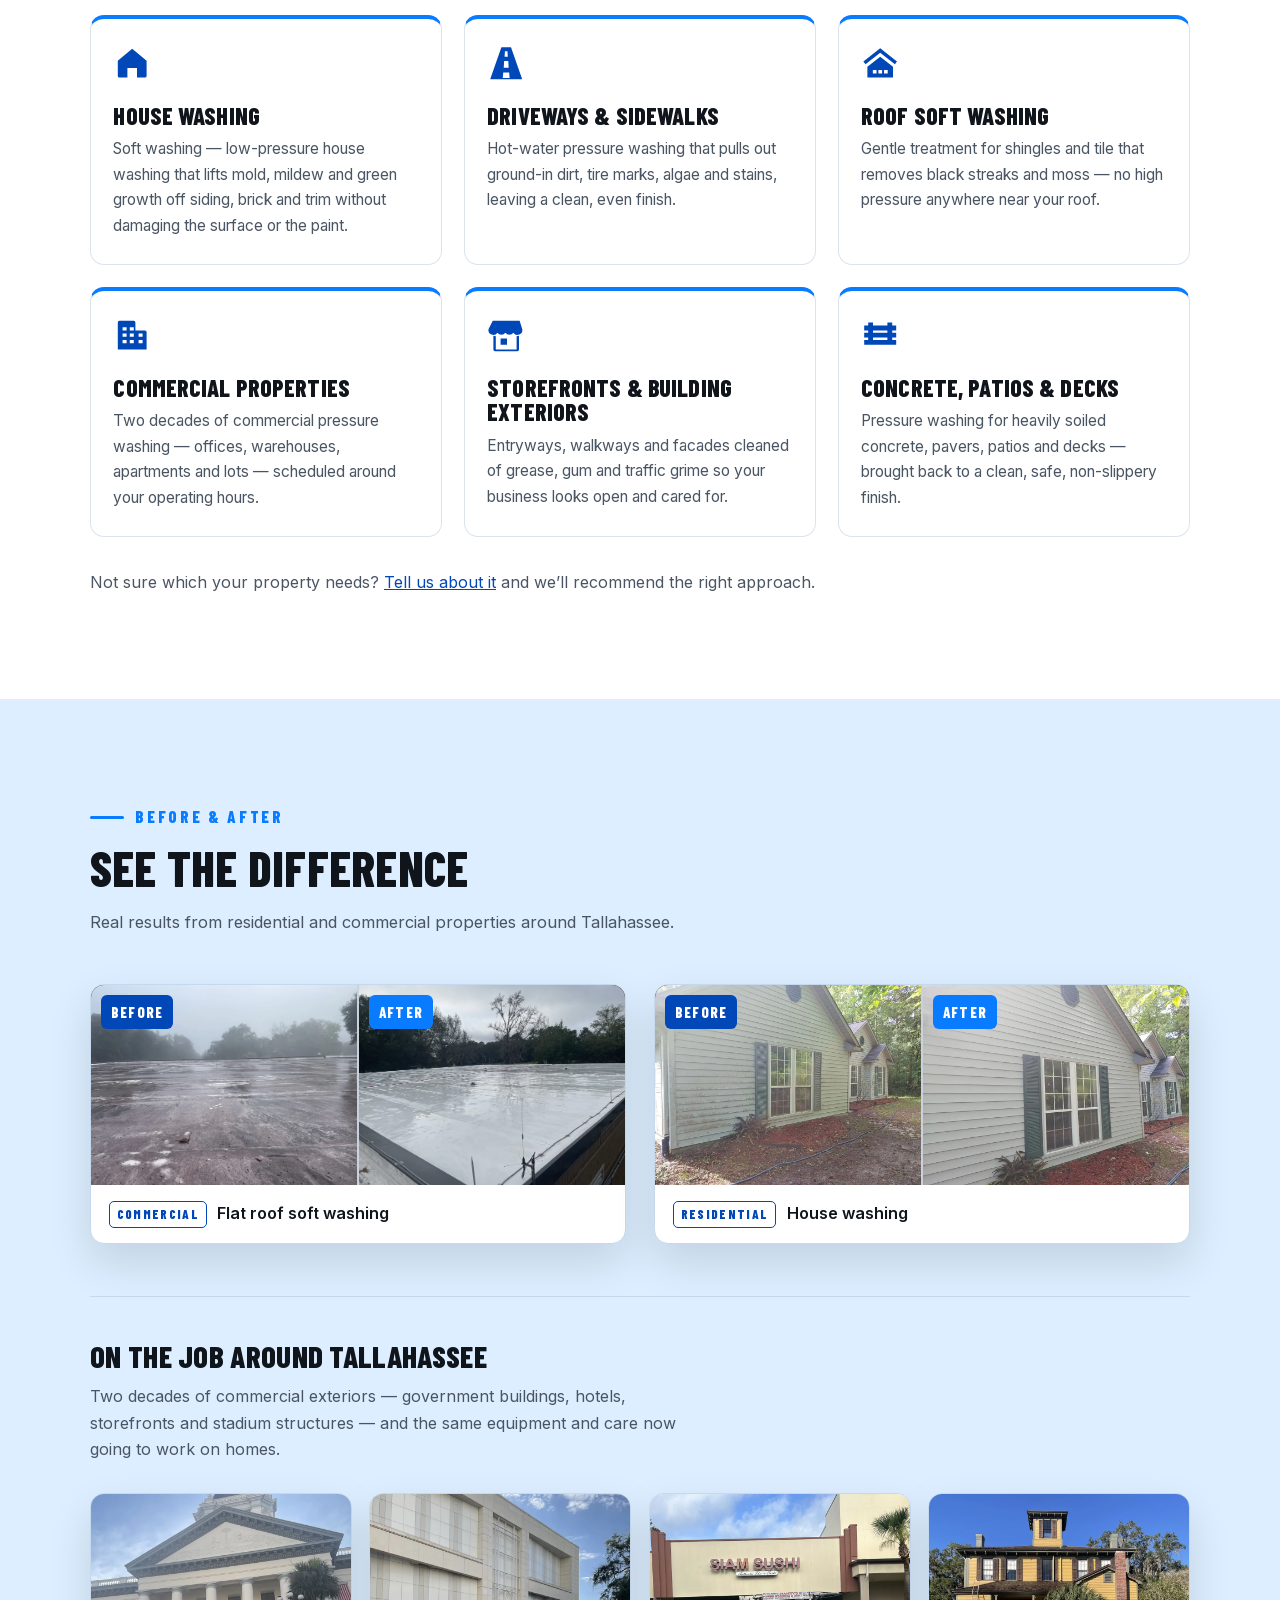
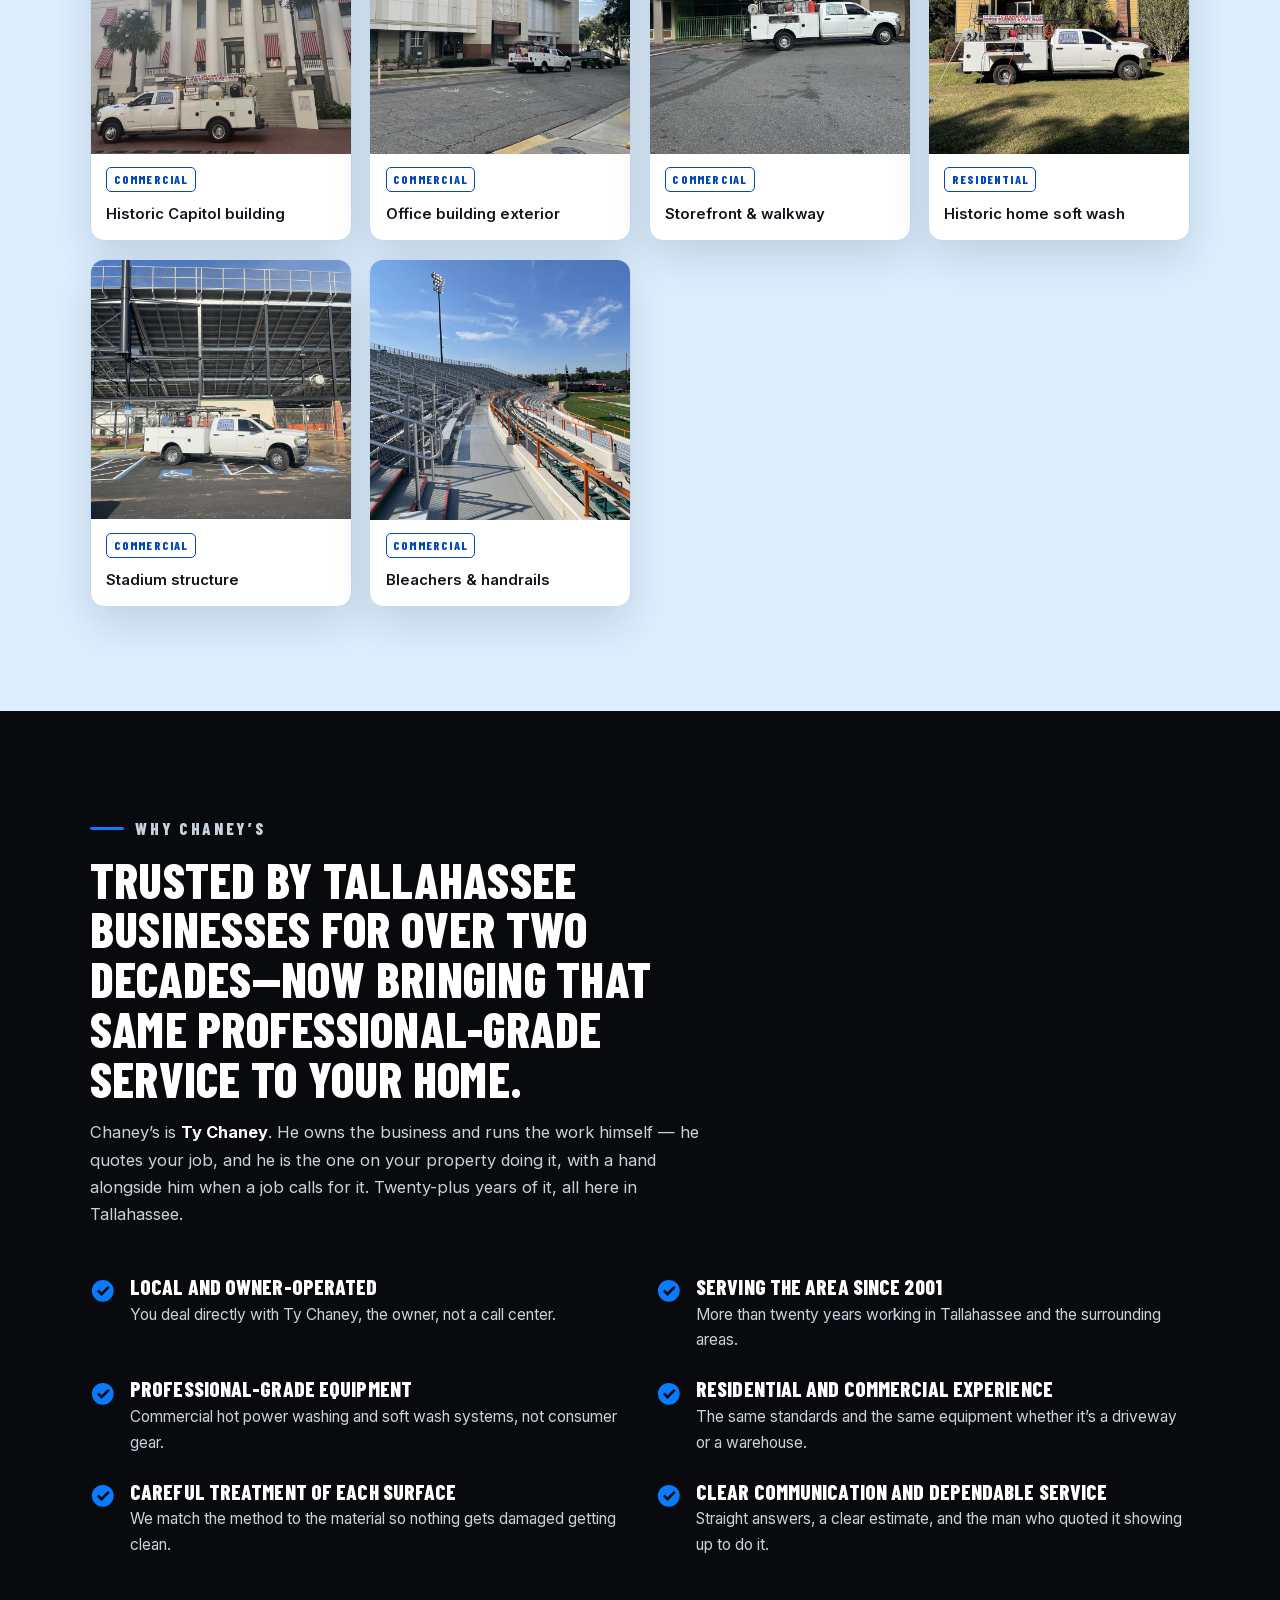
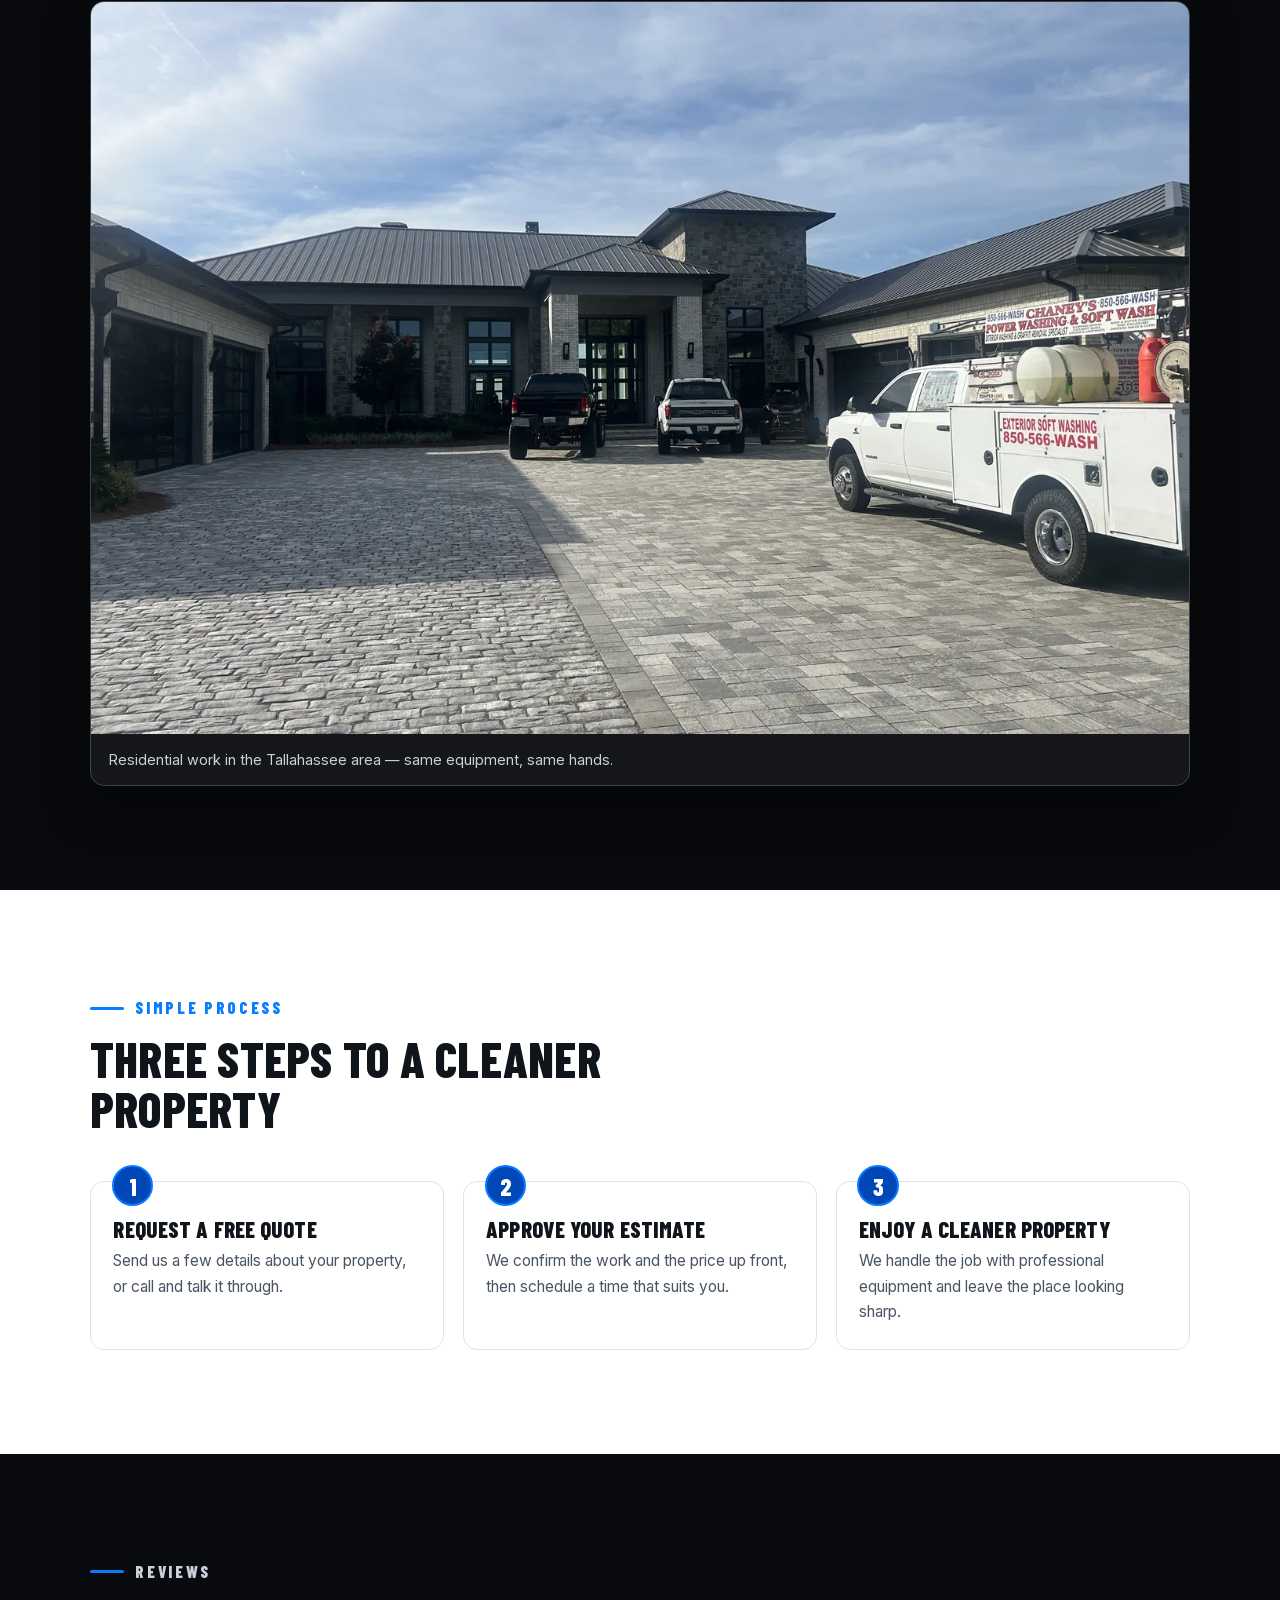
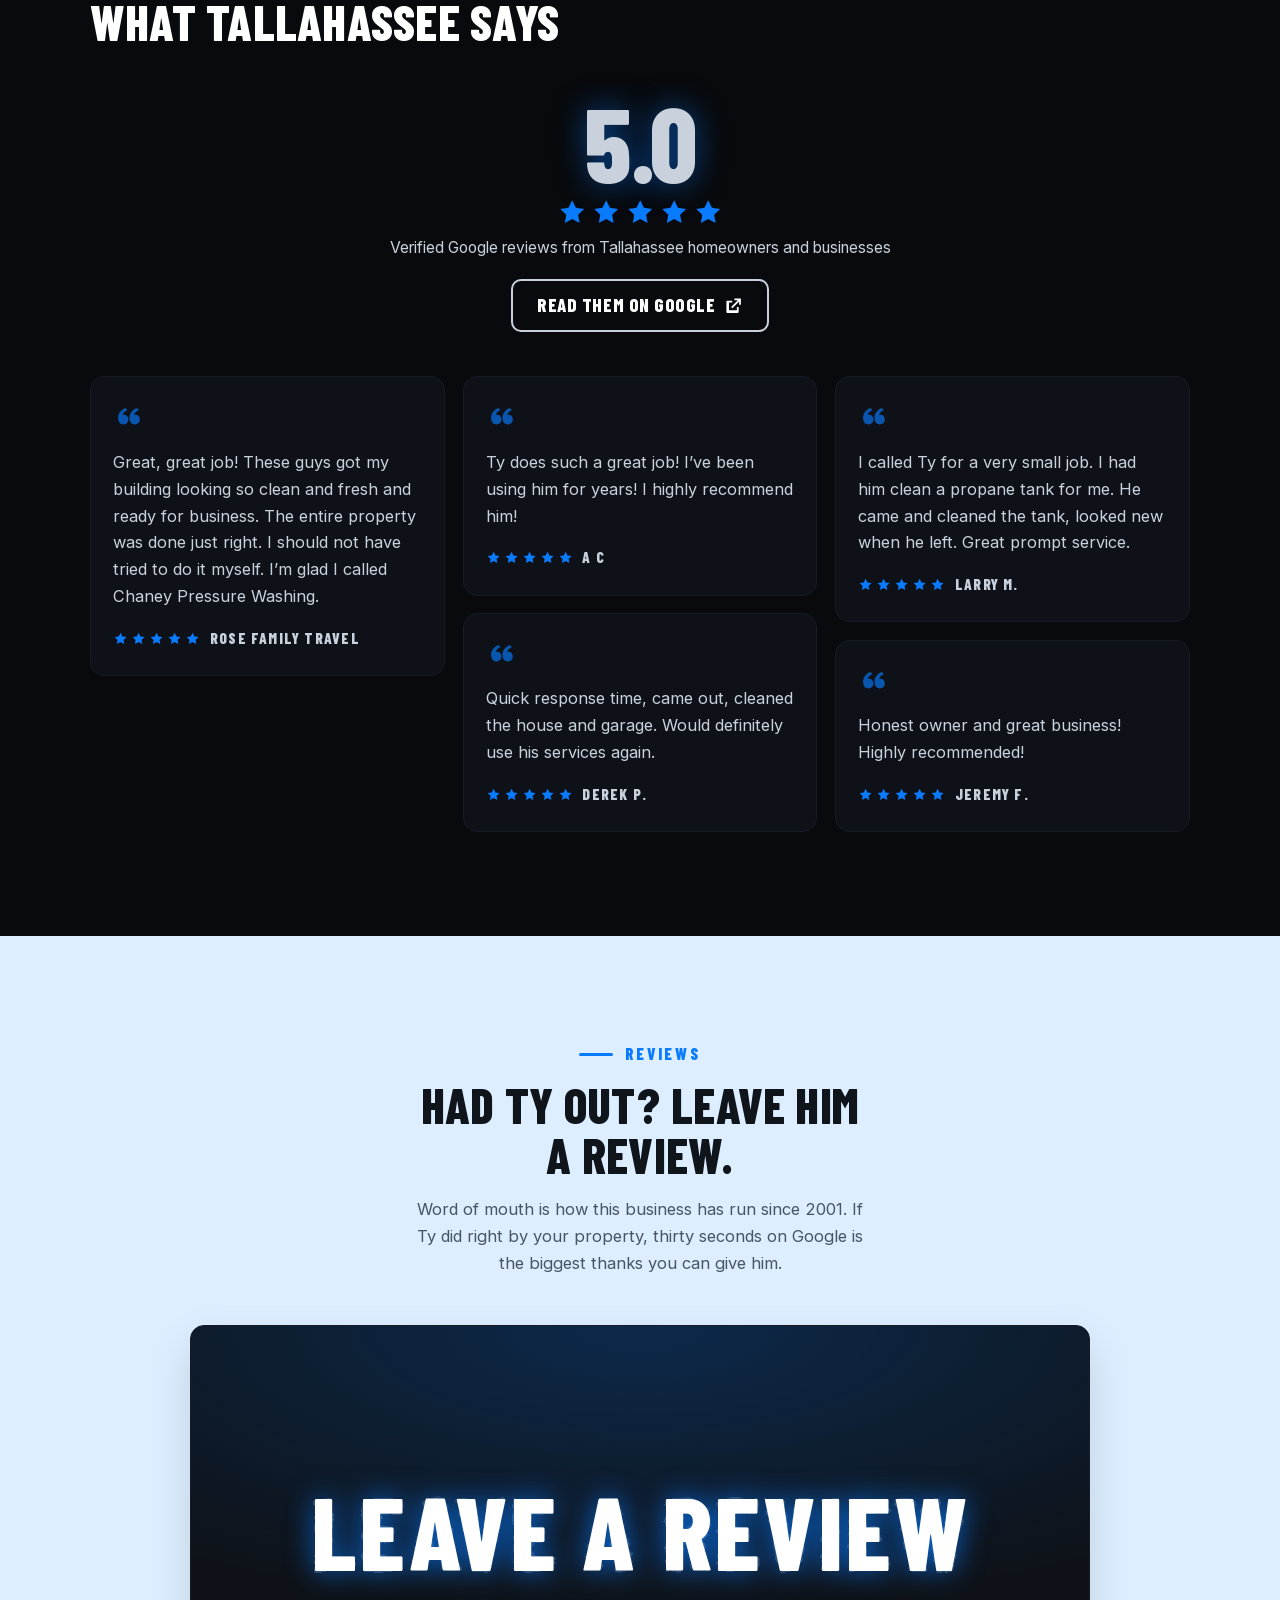
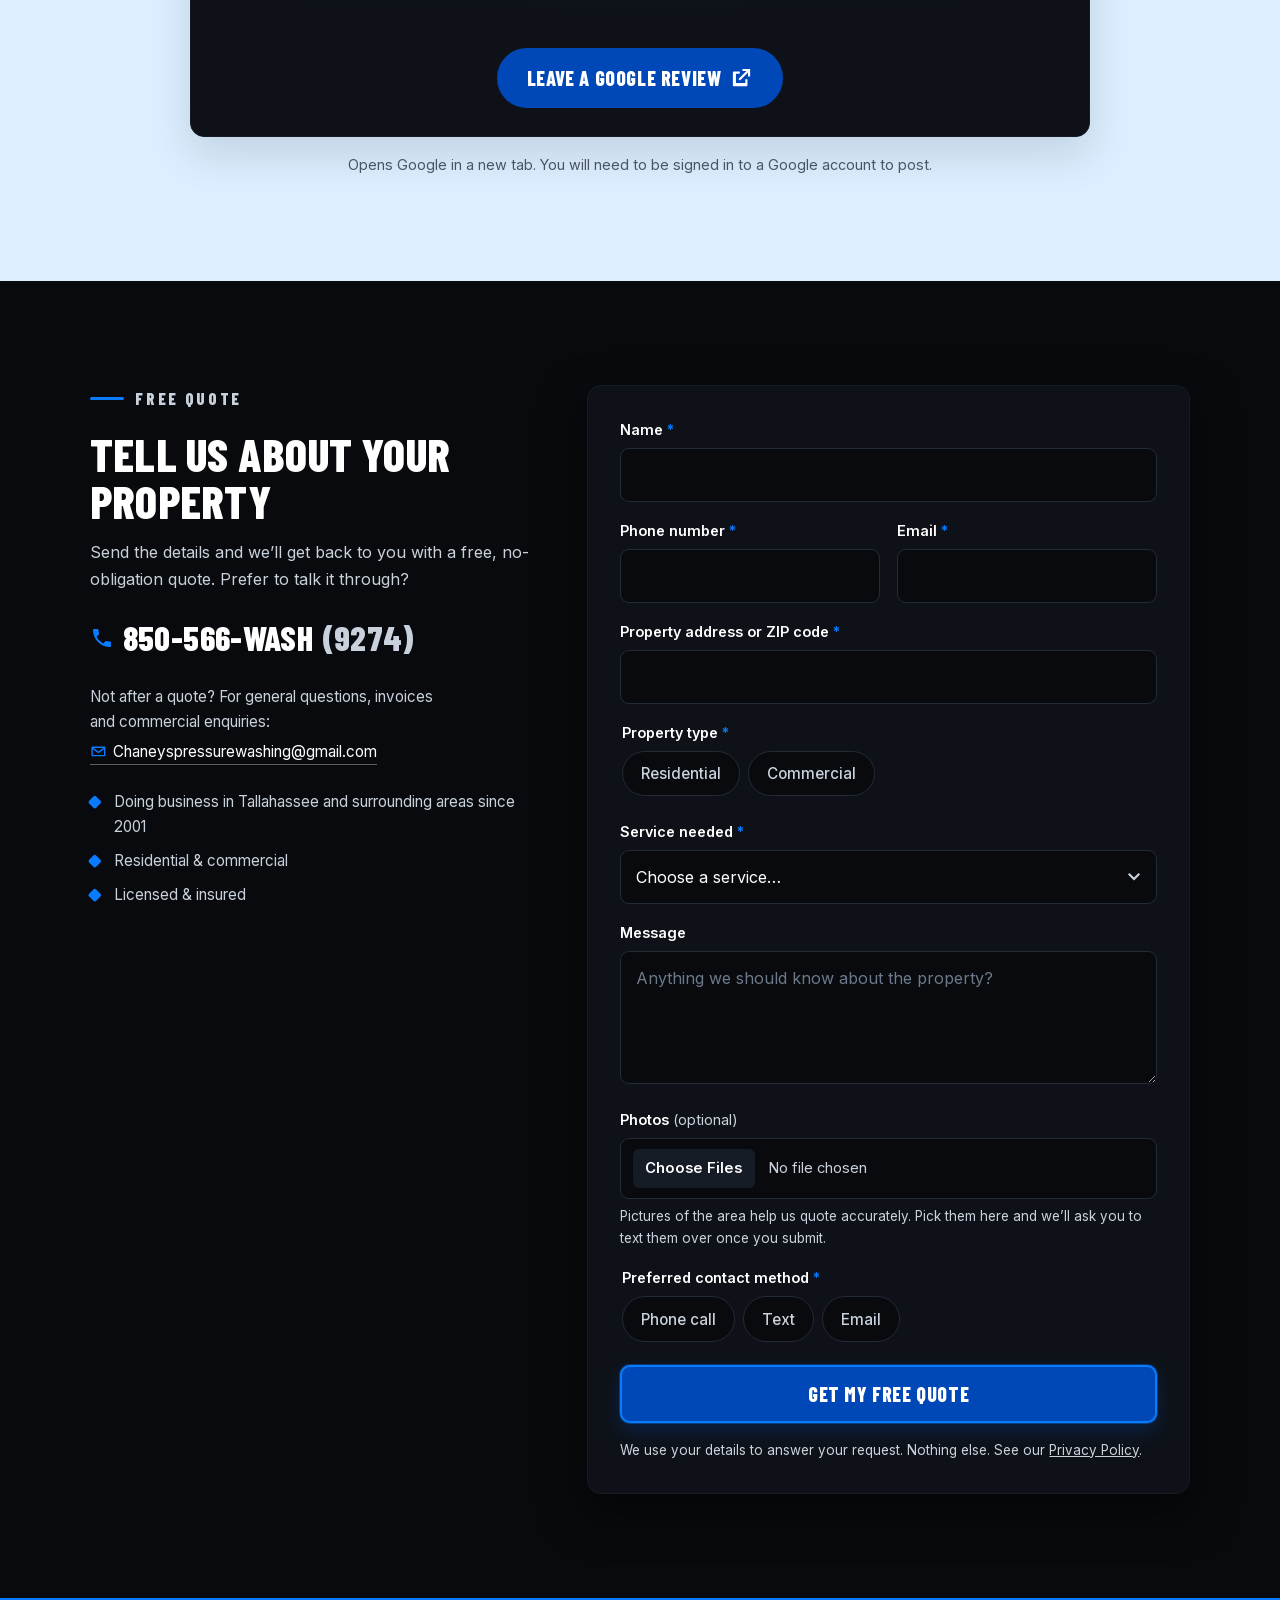
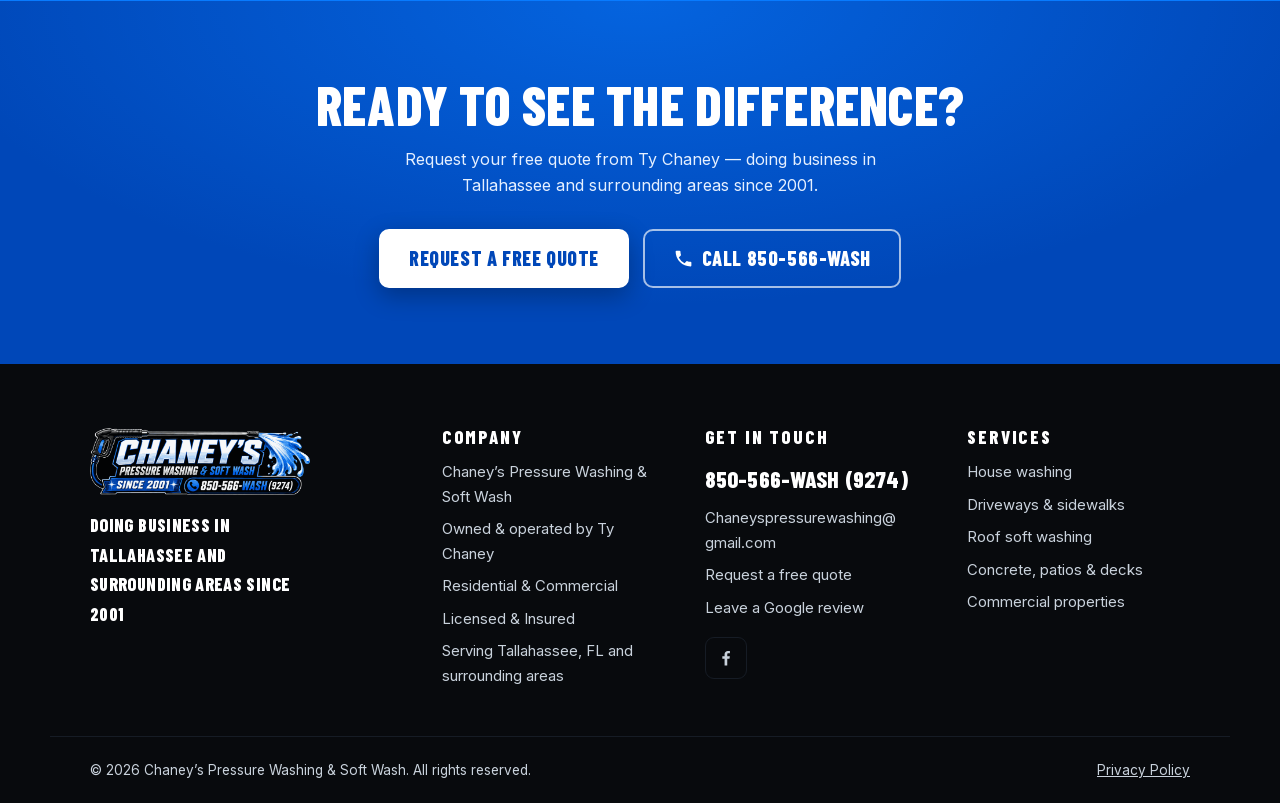
==== commit 9fb59b8c: "Drop the review count, and give the hero some life The summary said "7 Google reviews - every one of" ====
--- a/index.html
+++ b/index.html
@@ -51,7 +51,7 @@
 <!-- ?v= is a cache buster. Assets are cached hard for speed, so after editing
      styles.css or main.js, bump this number here and in privacy.html — otherwise
      returning visitors keep running the old file. -->
-<link rel="stylesheet" href="assets/css/styles.css?v=6">
+<link rel="stylesheet" href="assets/css/styles.css?v=7">
 </head>
 
 <body>
@@ -468,8 +468,8 @@
      part of why it is believable. NEVER write one.
 
      FIVE cards, not seven. Two of the seven ratings are stars only, with no
-     written text, so there is nothing to quote. The 5.0 and the count of 7 in
-     the summary come straight from Google and cover all of them.
+     written text, so there is nothing to quote. The 5.0 in the summary comes
+     straight from Google and covers all of them, written or not.
 
      Names follow the site convention: first name, last initial. "A C" and
      "ROSE Family Travel" are already how those reviewers appear on Google.
@@ -480,7 +480,7 @@
      already earning them. The stars on this page are presentation only.
 
      TO ADD A REVIEW: copy one li.review block, paste the customer's exact
-     words, and update the count in the summary. Layout is a masonry, so an
+     words, and check the 5.0 still matches Google. Layout is a masonry, so an
      odd number of cards is fine — it will not leave a hole.
      ====================================================================== -->
 <section class="section section-dark" id="reviews">
@@ -501,7 +501,10 @@
         <svg class="star" aria-hidden="true" viewBox="0 0 24 24"><use href="#i-star"/></svg>
         <svg class="star" aria-hidden="true" viewBox="0 0 24 24"><use href="#i-star"/></svg>
       </p>
-      <p class="rating-count">7 Google reviews &middot; every one of them five stars</p>
+      <!-- NO REVIEW COUNT HERE, on purpose. A number brags when it is big and
+           apologises when it is small, and it goes stale the day it changes.
+           This line should stay countless however many come in. -->
+      <p class="rating-count">Verified Google reviews from Tallahassee homeowners and businesses</p>
       <a class="btn btn-ghost" href="https://search.google.com/local/reviews?placeid=ChIJ03ljkkPl7IgRjE0BMG9oFt4" target="_blank" rel="noopener">
         Read them on Google
         <svg class="ico" aria-hidden="true" viewBox="0 0 24 24"><use href="#i-external"/></svg>
@@ -959,6 +962,6 @@
 }
 </script>
 
-<script src="assets/js/main.js?v=6" defer></script>
+<script src="assets/js/main.js?v=7" defer></script>
 </body>
 </html>
--- a/assets/css/styles.css
+++ b/assets/css/styles.css
@@ -216,18 +216,39 @@
    HERO
    ========================================================================= */
 .hero { position: relative; background: var(--jet); color: var(--white); overflow: hidden; }
+/* The hero's only motion lives on these two decorative layers, and it is
+   deliberately slow enough that you notice the hero feels alive without ever
+   catching it moving. Nothing here touches the h1 or the photo: the photo is
+   the LCP element on a page that will be taking paid traffic, so it is left
+   strictly alone. Both layers are already scaled up a touch, so drifting them
+   can never pull an edge into frame. */
 .hero-bg {
   position: absolute; inset: 0;
   background:
     radial-gradient(60% 70% at 78% 34%, rgba(8,123,255,.30), transparent 70%),
     radial-gradient(50% 60% at 6% 92%, rgba(0,71,184,.26), transparent 72%);
+  transform: scale(1.08);
+  animation: heroDrift 26s ease-in-out infinite;
+  will-change: transform;
 }
 /* faint water arc, drawn not photographed */
 .hero-bg::after {
-  content: ''; position: absolute; inset: 0;
+  content: ''; position: absolute; inset: -6%;
   background-image:
     radial-gradient(circle at 50% 140%, transparent 58%, rgba(201,210,220,.07) 58.4%, transparent 59.4%),
     radial-gradient(circle at 50% 150%, transparent 62%, rgba(8,123,255,.10) 62.4%, transparent 63.6%);
+  animation: heroArc 34s ease-in-out infinite;
+  will-change: transform;
+}
+/* Offset periods (26s vs 34s) so the two never fall into step and start
+   reading as one repeating loop. */
+@keyframes heroDrift {
+  0%, 100% { transform: scale(1.08) translate3d(0, 0, 0); }
+  50%      { transform: scale(1.13) translate3d(-1.6%, 1.2%, 0); }
+}
+@keyframes heroArc {
+  0%, 100% { transform: translate3d(0, 0, 0) rotate(0deg); }
+  50%      { transform: translate3d(1.4%, -1%, 0) rotate(1.1deg); }
 }
 .hero-inner {
   position: relative; z-index: 1;
@@ -240,7 +261,46 @@
   margin-bottom: 1.1rem;
   text-shadow: 0 2px 24px rgba(0,0,0,.5);
 }
+/* A glint travels across the two headline words every few seconds — light
+   catching a wet surface, not a wash. Deliberately NOT the nozzle sweep from
+   #leave-review: that gag is the payoff down the page, and spending it up here
+   would make the review CTA read as a rerun.
+
+   Guarded by @supports because background-clip:text needs a transparent fill,
+   and a browser without it would render the headline invisible. Plain electric
+   blue is the fallback and the resting state. */
 .hero h1 .hl { color: var(--electric); }
+
+@supports ((-webkit-background-clip: text) or (background-clip: text)) {
+  .hero h1 .hl {
+    background-image: linear-gradient(100deg,
+      var(--electric) 0%, var(--electric) 42%,
+      #A8D3FF 50%,
+      var(--electric) 58%, var(--electric) 100%);
+    background-size: 300% 100%;
+    background-position: 100% 0;
+    /* MUST be repeat, not no-repeat. The gradient is clipped to the glyphs, so
+       any letter left uncovered by the background box paints nothing at all and
+       vanishes. With no-repeat, background-position values outside 0-100% slide
+       the box off the word and eat the first letters — "Pressure" rendered as
+       "re". Repeat guarantees cover at every position, and the gradient starts
+       and ends on the same colour so the tile seam is invisible. */
+    background-repeat: repeat;
+    -webkit-background-clip: text;
+    background-clip: text;
+    -webkit-text-fill-color: transparent;
+    color: transparent;
+    animation: hlGlint 8s ease-in-out 1.4s infinite;
+  }
+}
+/* Sweeps across in the first third, then rests. A glint that never stops is a
+   distraction sitting on top of the most important sentence on the site.
+   Both ends of the keyframe sit on solid electric blue, so the loop restarts
+   with nothing to see. */
+@keyframes hlGlint {
+  0%        { background-position: 100% 0; }
+  34%, 100% { background-position: 0% 0; }
+}
 .hero-lead {
   font-size: clamp(1.06rem, 3.2vw, 1.28rem); font-weight: 600;
   color: var(--white); margin-bottom: .4rem;
@@ -726,6 +786,16 @@
    duration, and because the animation fills forwards that lands on the clean
    end state — but state it outright rather than leaning on a side effect. */
 @media (prefers-reduced-motion: reduce) {
+  /* Hero goes completely still. The global rule collapses the duration, but an
+     infinite animation is exactly the case where that is not enough — say it. */
+  .hero-bg, .hero-bg::after { animation: none; }
+  .hero h1 .hl {
+    animation: none;
+    background-image: none;
+    -webkit-text-fill-color: var(--electric);
+    color: var(--electric);
+  }
+
   /* Stars stay lit and still. The global rule already collapses the duration,
      but say it outright rather than leaning on a side effect. */
   .rating-summary.is-dim .stars-lg .star,
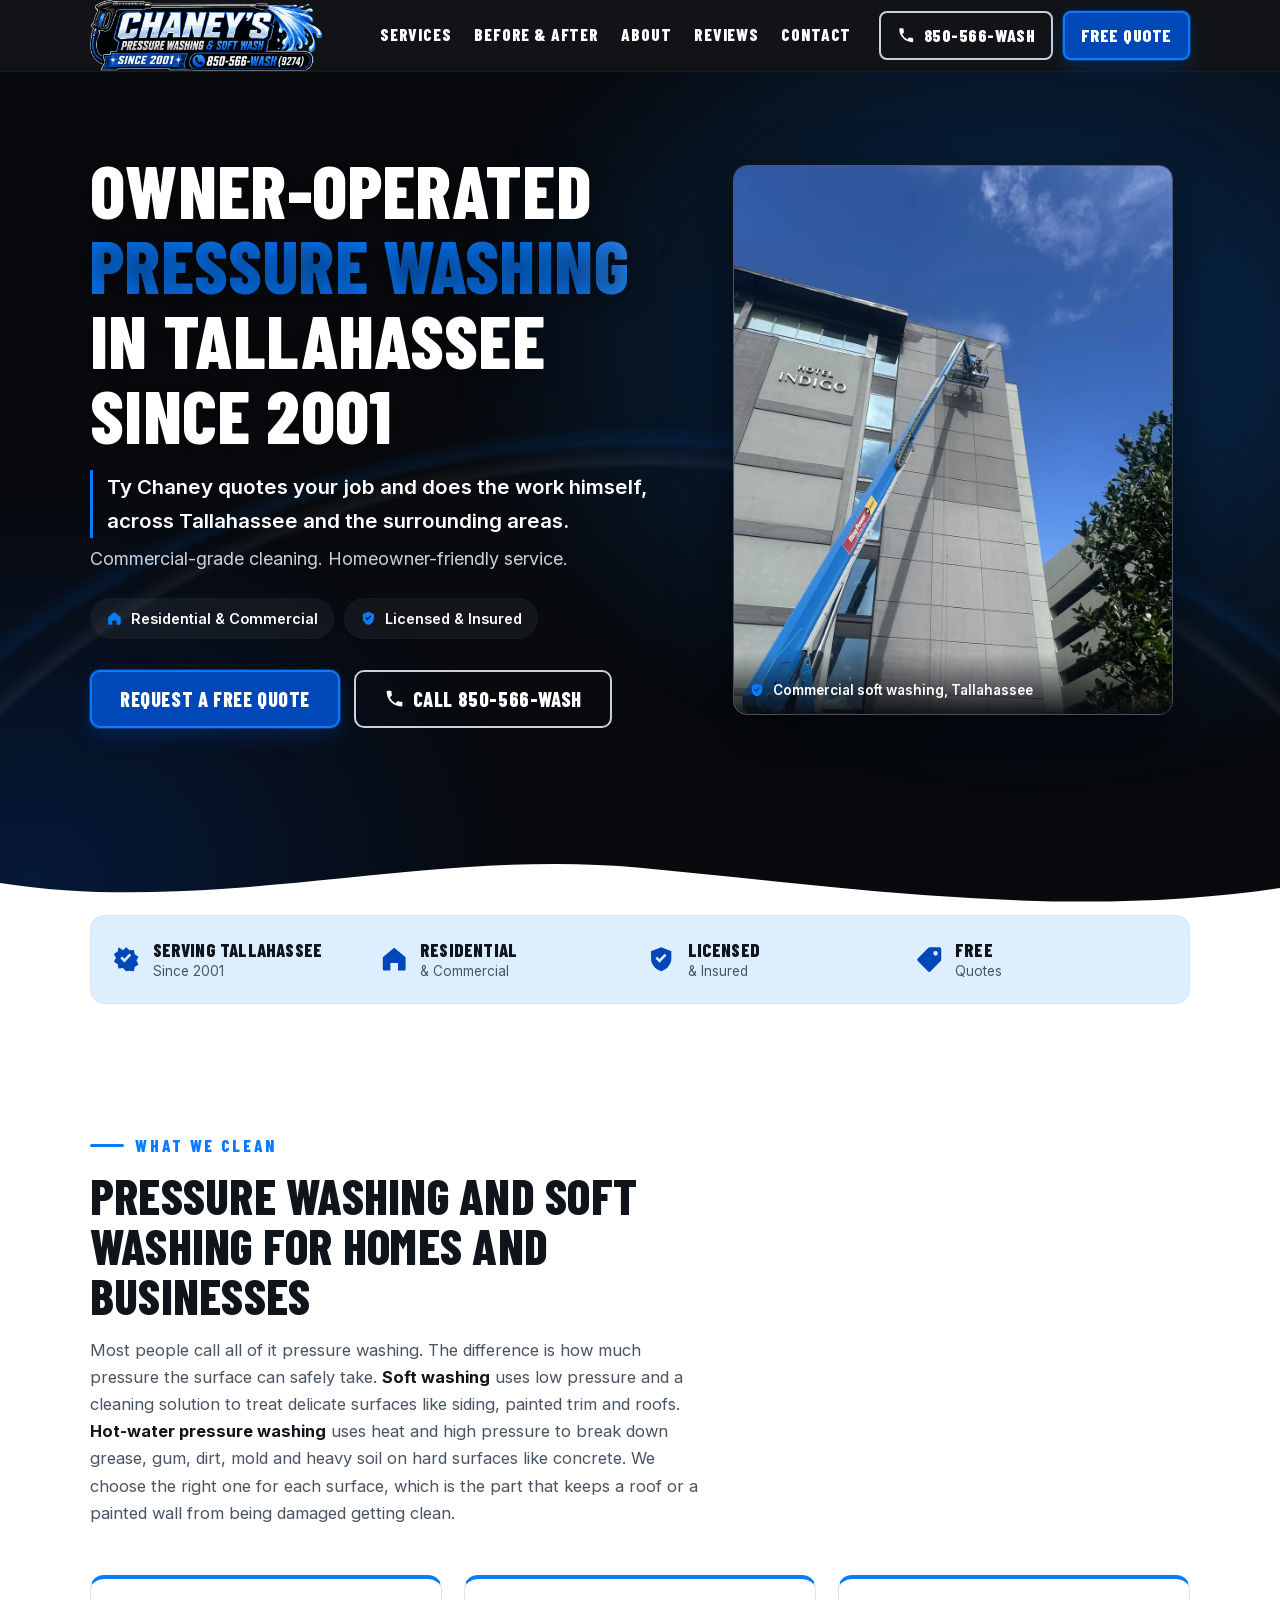
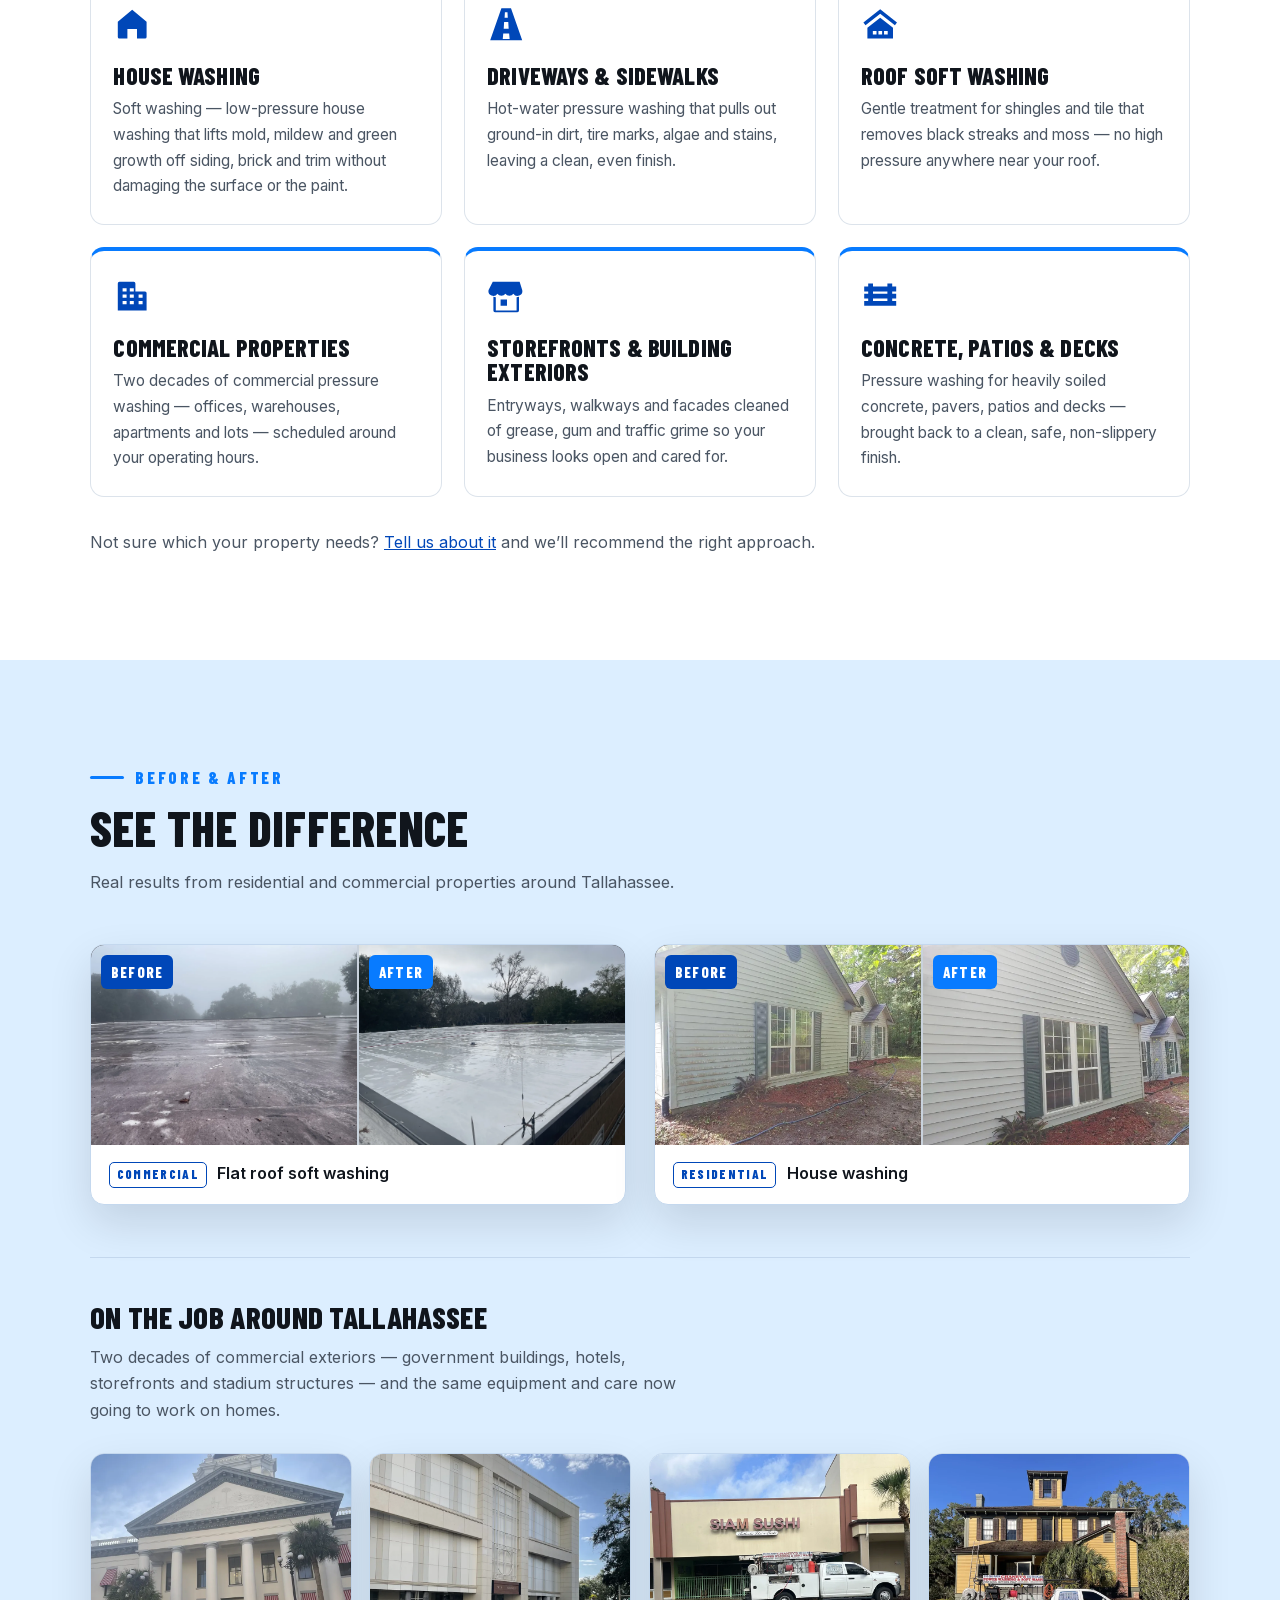
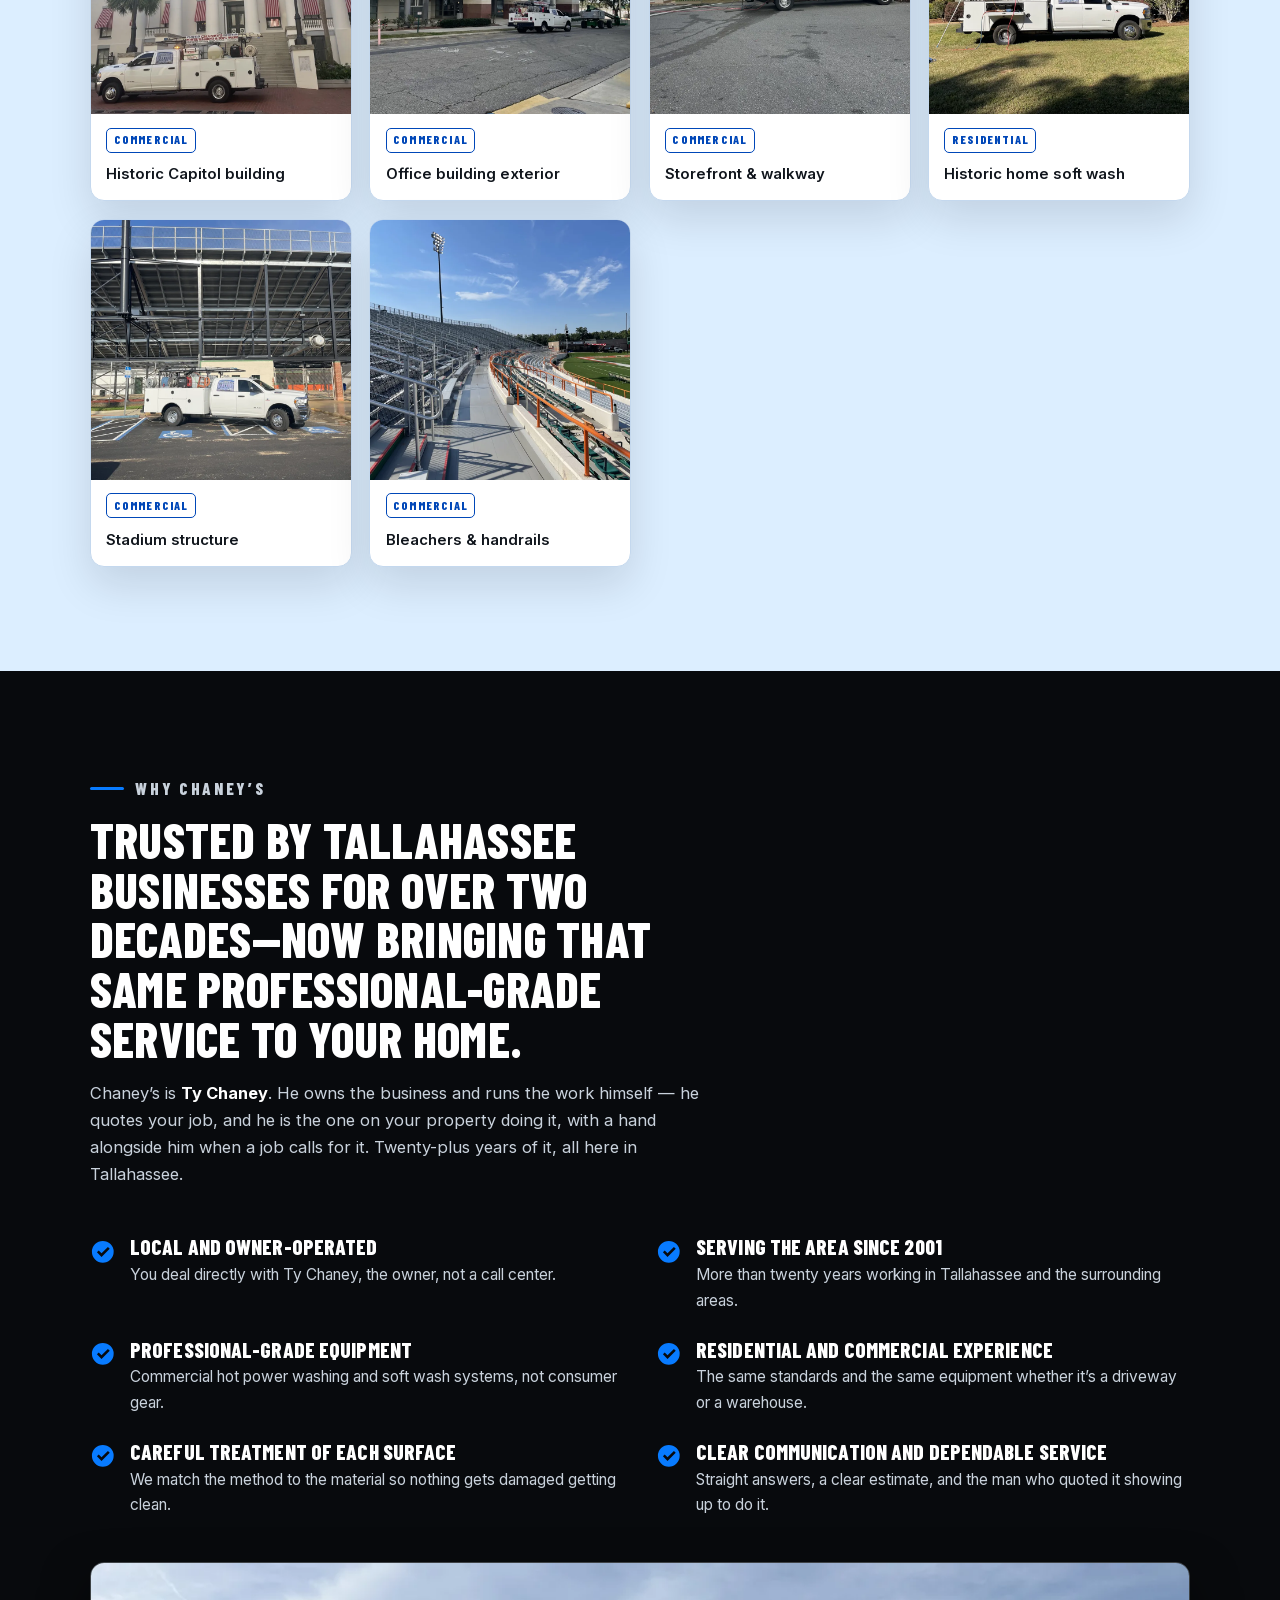
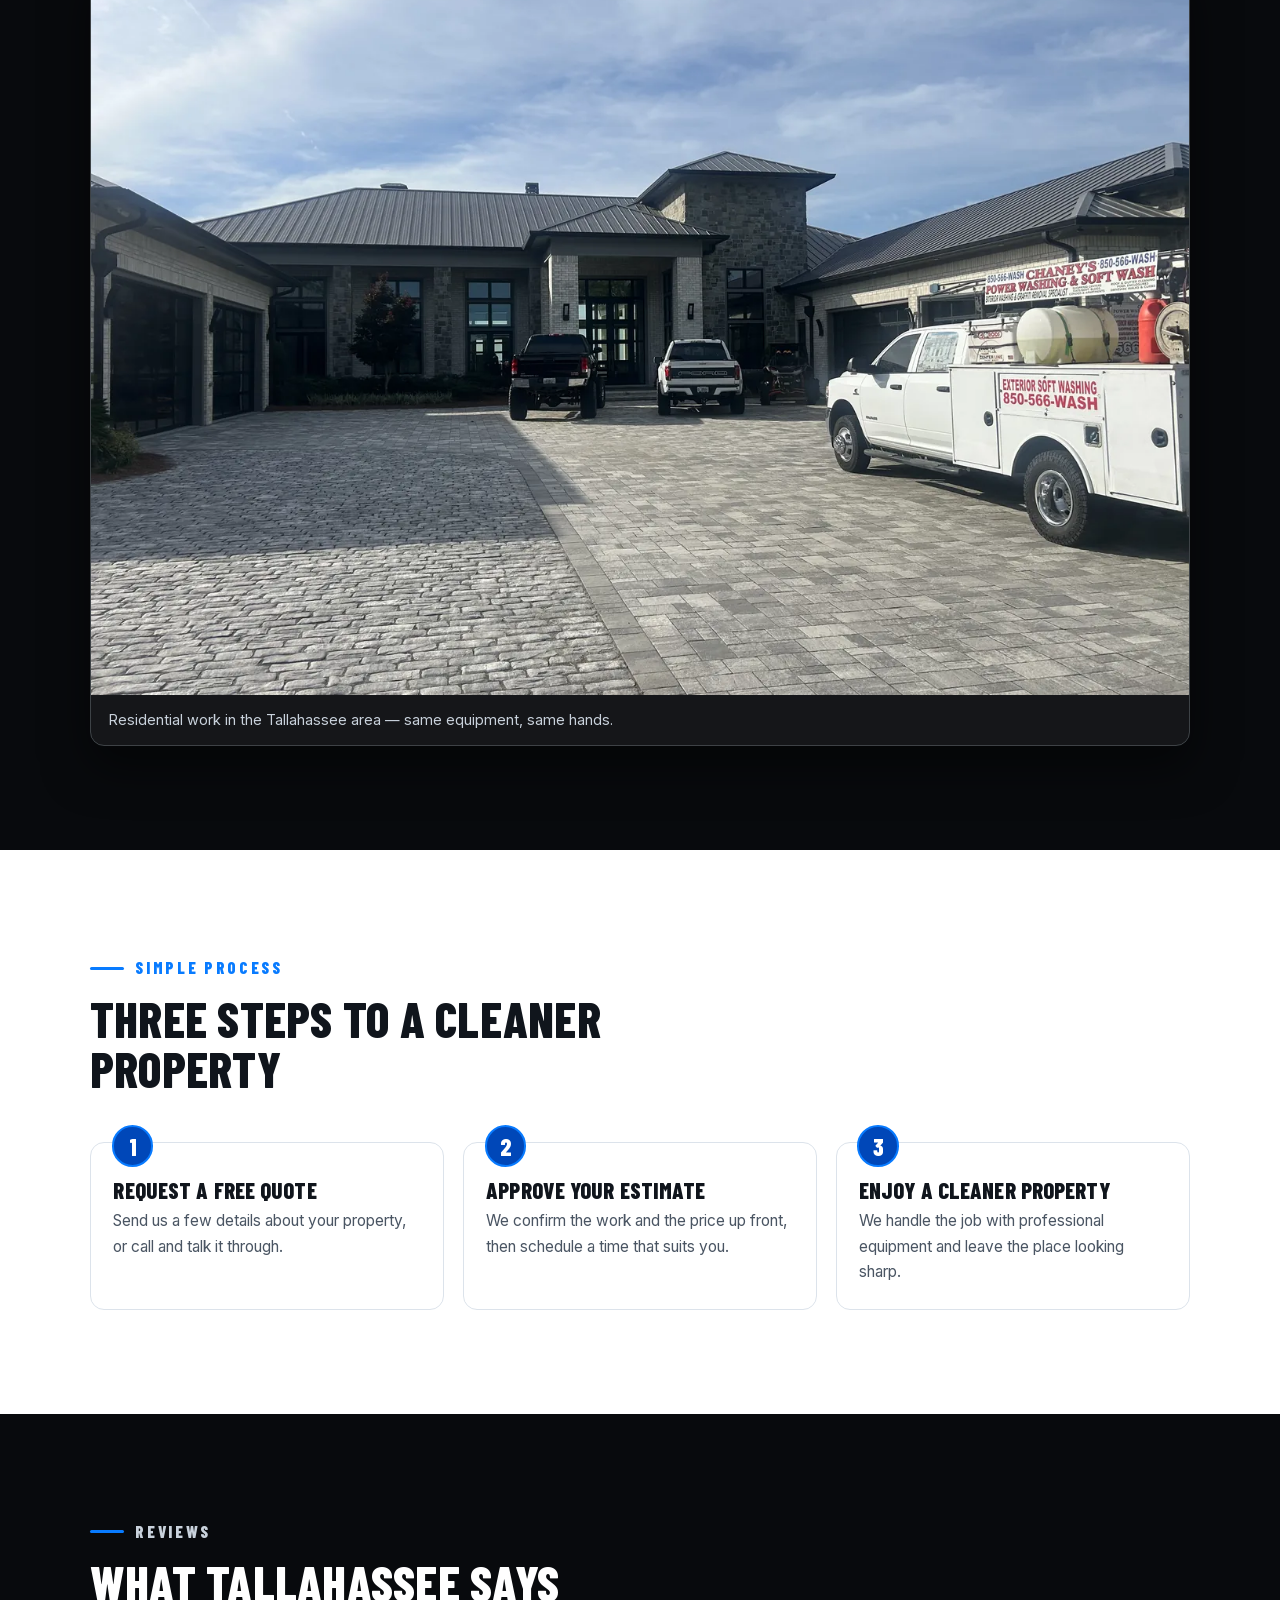
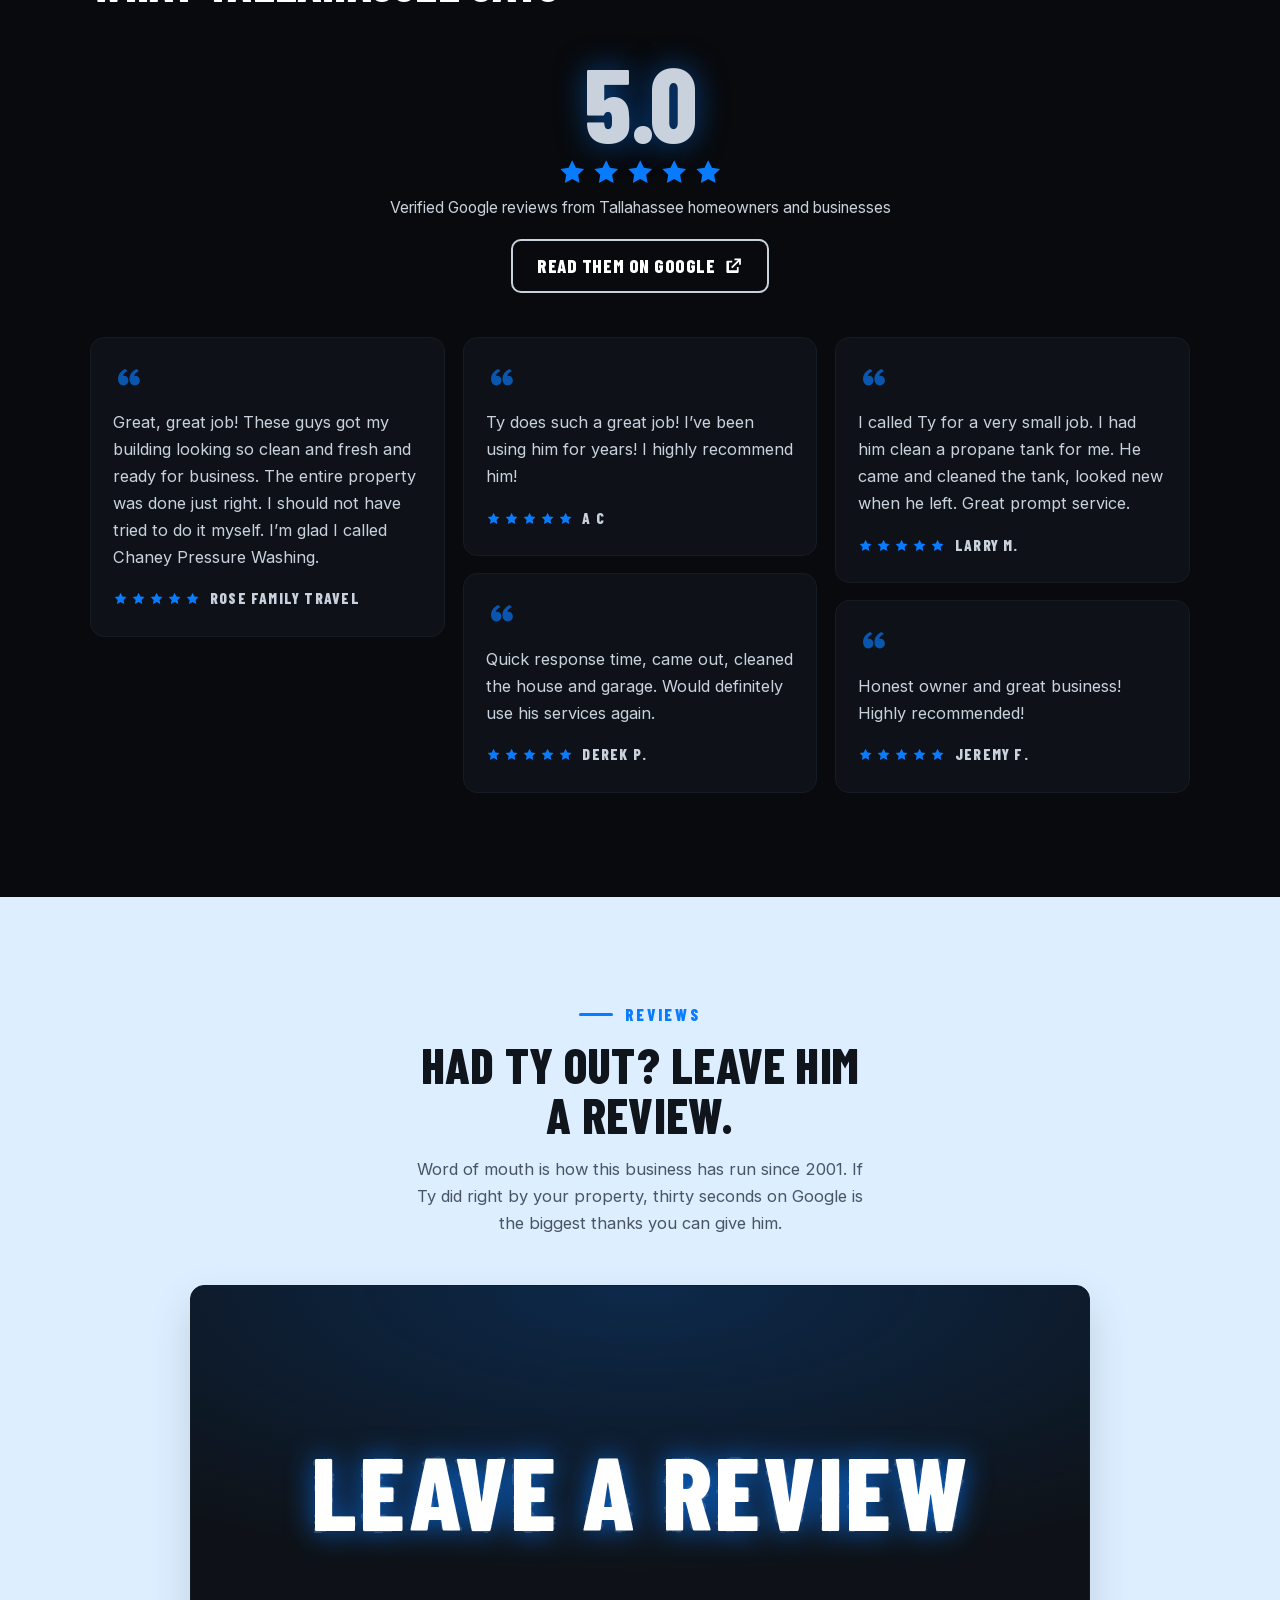
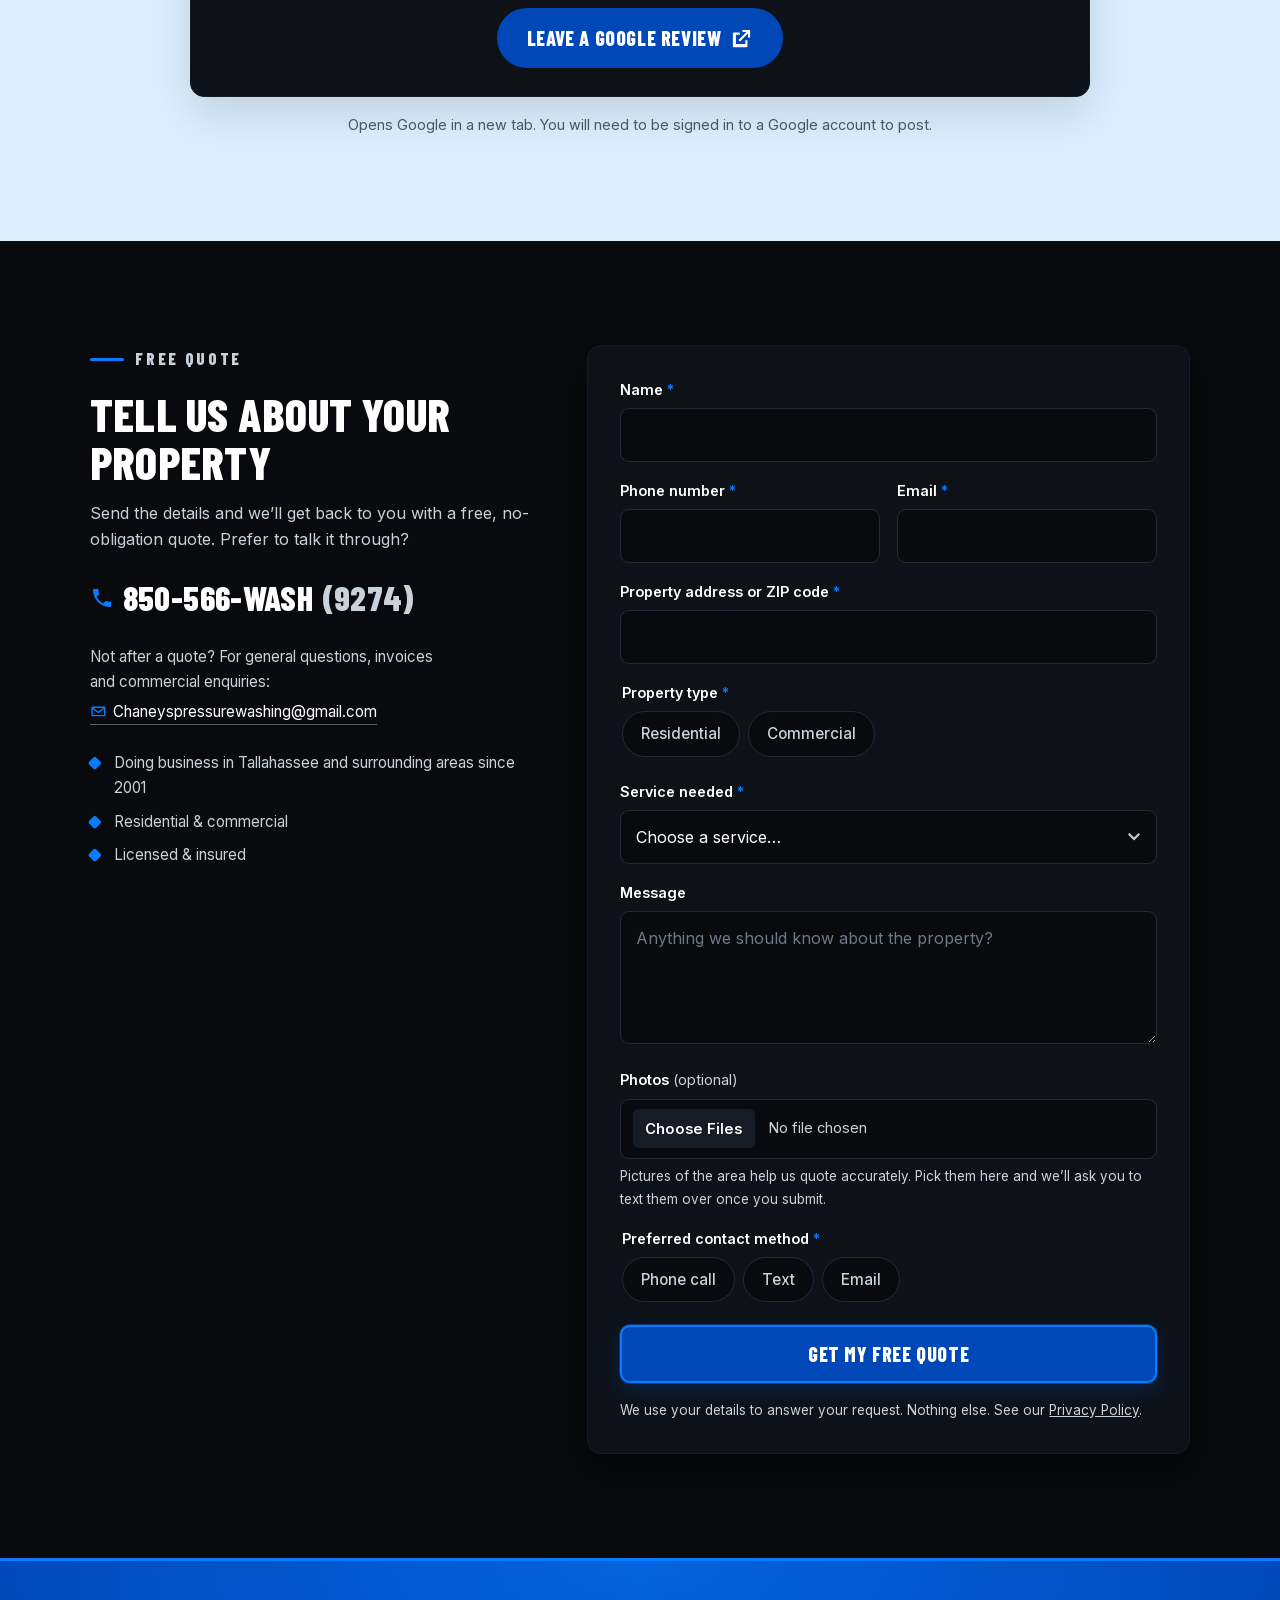
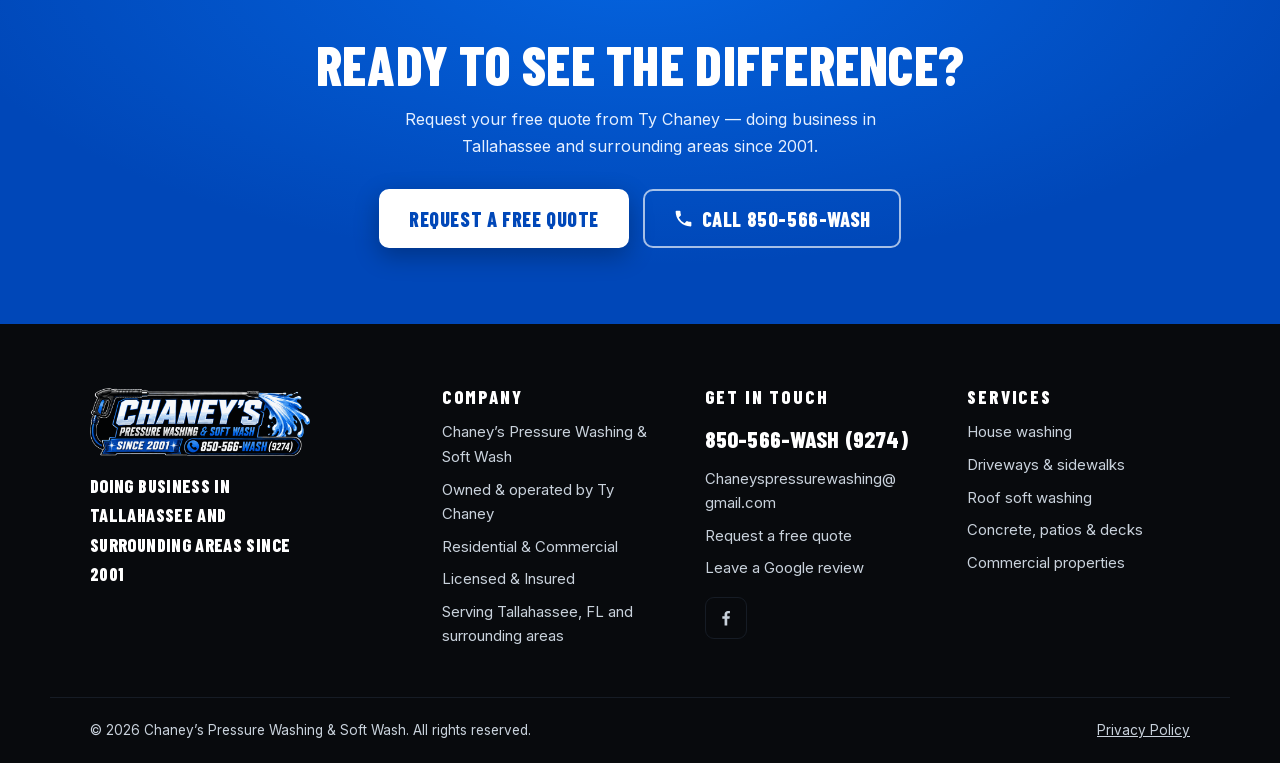
==== commit aea11f36: "Lead with owner-operated in the hero Headline is now "Owner-operated pressure washing in Tallahassee" ====
--- a/index.html
+++ b/index.html
@@ -51,7 +51,7 @@
 <!-- ?v= is a cache buster. Assets are cached hard for speed, so after editing
      styles.css or main.js, bump this number here and in privacy.html — otherwise
      returning visitors keep running the old file. -->
-<link rel="stylesheet" href="assets/css/styles.css?v=7">
+<link rel="stylesheet" href="assets/css/styles.css?v=8">
 </head>
 
 <body>
@@ -100,11 +100,15 @@
   <div class="wrap hero-inner">
 
     <div class="hero-copy">
-      <p class="eyebrow"><span class="eyebrow-rule" aria-hidden="true"></span>Since 2001</p>
-
-      <h1>Tallahassee&rsquo;s Trusted<br><span class="hl">Pressure Washing</span> Professionals</h1>
-
-      <p class="hero-lead">Doing business in Tallahassee and surrounding areas since 2001.</p>
+      <!-- The "Since 2001" eyebrow came out 2026-08-04 — the year is in the
+           headline now, and saying it twice in the same breath weakened both. -->
+      <h1>Owner-operated<br><span class="hl">pressure washing</span><br>in Tallahassee since 2001</h1>
+
+      <!-- This line used to read "Doing business in Tallahassee and surrounding
+           areas since 2001" — which the headline now says word for word. It
+           carries the surrounding-areas reach and what owner-operated actually
+           means for the customer instead. -->
+      <p class="hero-lead">Ty Chaney quotes your job and does the work himself, across Tallahassee and the surrounding areas.</p>
       <p class="hero-sub">Commercial-grade cleaning. Homeowner-friendly service.</p>
 
       <ul class="pill-row">
@@ -962,6 +966,6 @@
 }
 </script>
 
-<script src="assets/js/main.js?v=7" defer></script>
+<script src="assets/js/main.js?v=8" defer></script>
 </body>
 </html>
--- a/assets/css/styles.css
+++ b/assets/css/styles.css
@@ -273,33 +273,39 @@
 
 @supports ((-webkit-background-clip: text) or (background-clip: text)) {
   .hero h1 .hl {
-    background-image: linear-gradient(100deg,
-      var(--electric) 0%, var(--electric) 42%,
-      #A8D3FF 50%,
-      var(--electric) 58%, var(--electric) 100%);
-    background-size: 300% 100%;
-    background-position: 100% 0;
-    /* MUST be repeat, not no-repeat. The gradient is clipped to the glyphs, so
-       any letter left uncovered by the background box paints nothing at all and
-       vanishes. With no-repeat, background-position values outside 0-100% slide
-       the box off the word and eat the first letters — "Pressure" rendered as
-       "re". Repeat guarantees cover at every position, and the gradient starts
-       and ends on the same colour so the tile seam is invisible. */
-    background-repeat: repeat;
+    /* THREE layers, painted back to front. The last one is a SOLID sheet of
+       electric blue covering the whole box, and it is the safety net: because
+       something always covers every glyph, no combination of the moving layers
+       above it can leave a letter unpainted. background-clip:text fails
+       destructively — an uncovered glyph paints nothing and disappears — and an
+       earlier version of this lost the first six letters of "Pressure" that
+       way. The base layer makes that failure mode impossible rather than
+       merely avoided.
+
+       The two bands above it travel in OPPOSITE directions and meet near the
+       middle of the phrase, so the highlight builds to one bright crossing and
+       separates again — light moving over a wet surface, rather than a single
+       flat wipe. */
+    background-image:
+      linear-gradient(100deg, transparent 38%, rgba(255,255,255,.62) 50%, transparent 62%),
+      linear-gradient(78deg,  transparent 34%, rgba(168,211,255,.55) 50%, transparent 66%),
+      linear-gradient(var(--electric), var(--electric));
+    background-size: 300% 100%, 250% 100%, 100% 100%;
+    background-position: 100% 0, 0% 0, 0 0;
+    background-repeat: repeat, repeat, repeat;
     -webkit-background-clip: text;
     background-clip: text;
     -webkit-text-fill-color: transparent;
     color: transparent;
-    animation: hlGlint 8s ease-in-out 1.4s infinite;
+    animation: hlGlint 9s ease-in-out 1.6s infinite;
   }
 }
-/* Sweeps across in the first third, then rests. A glint that never stops is a
-   distraction sitting on top of the most important sentence on the site.
-   Both ends of the keyframe sit on solid electric blue, so the loop restarts
-   with nothing to see. */
+/* The pass happens in the first 40%, then the phrase rests as solid blue for
+   the rest of the cycle. Something moving permanently on top of the most
+   important sentence on the site is a distraction, not a flourish. */
 @keyframes hlGlint {
-  0%        { background-position: 100% 0; }
-  34%, 100% { background-position: 0% 0; }
+  0%        { background-position: 100% 0, 0% 0, 0 0; }
+  40%, 100% { background-position: 0% 0, 100% 0, 0 0; }
 }
 .hero-lead {
   font-size: clamp(1.06rem, 3.2vw, 1.28rem); font-weight: 600;
